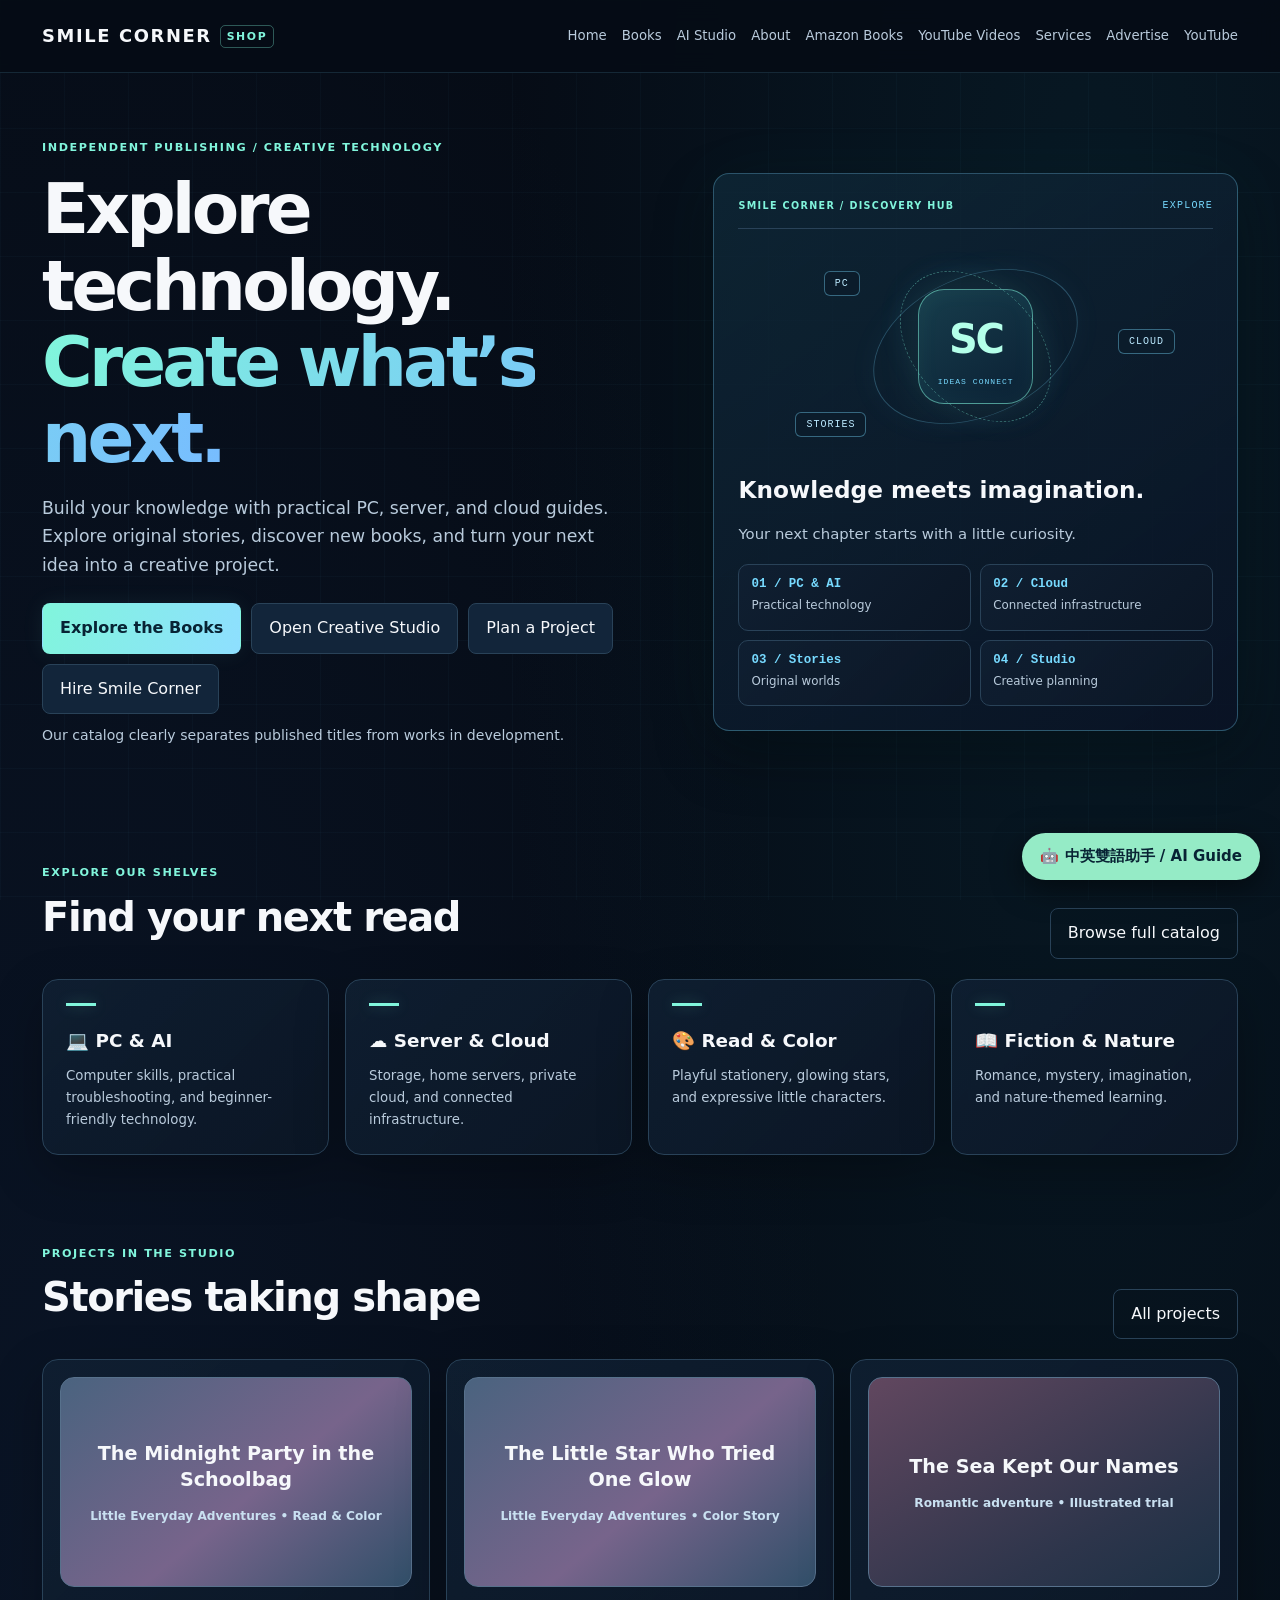
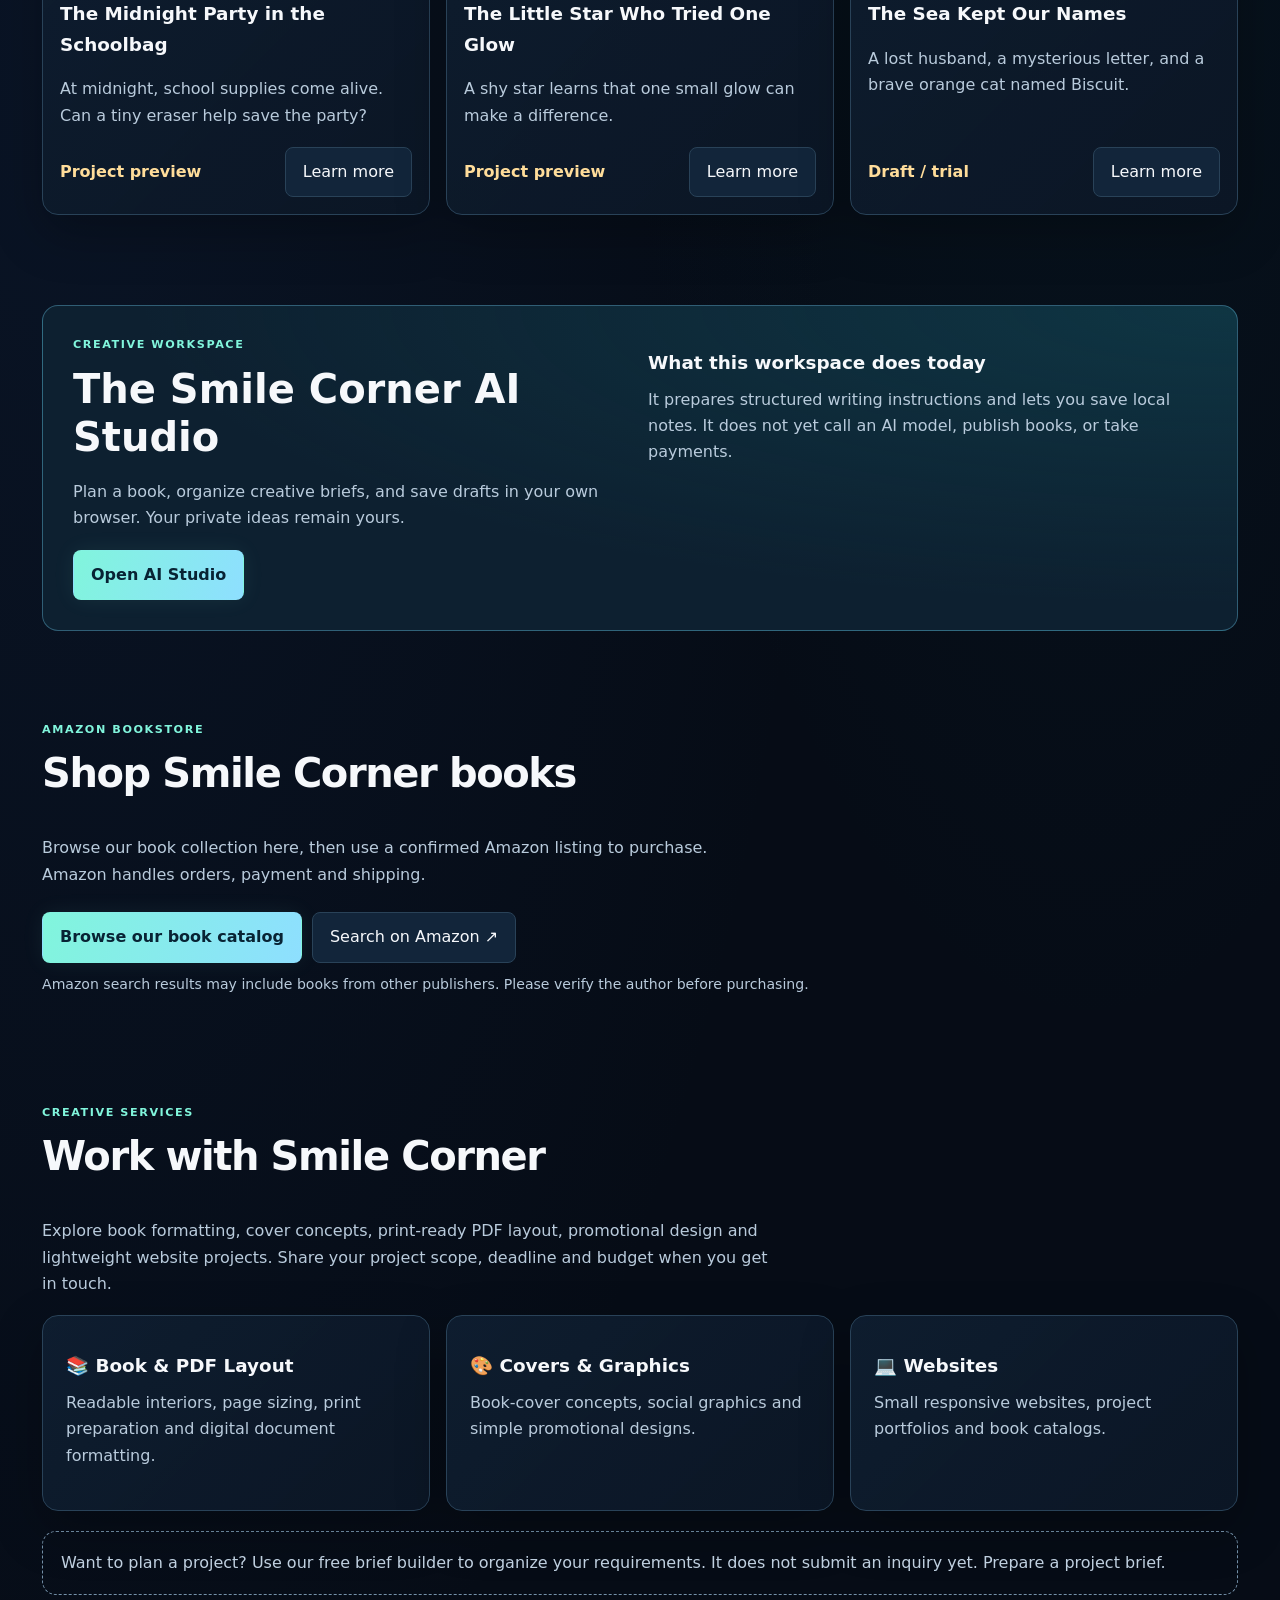
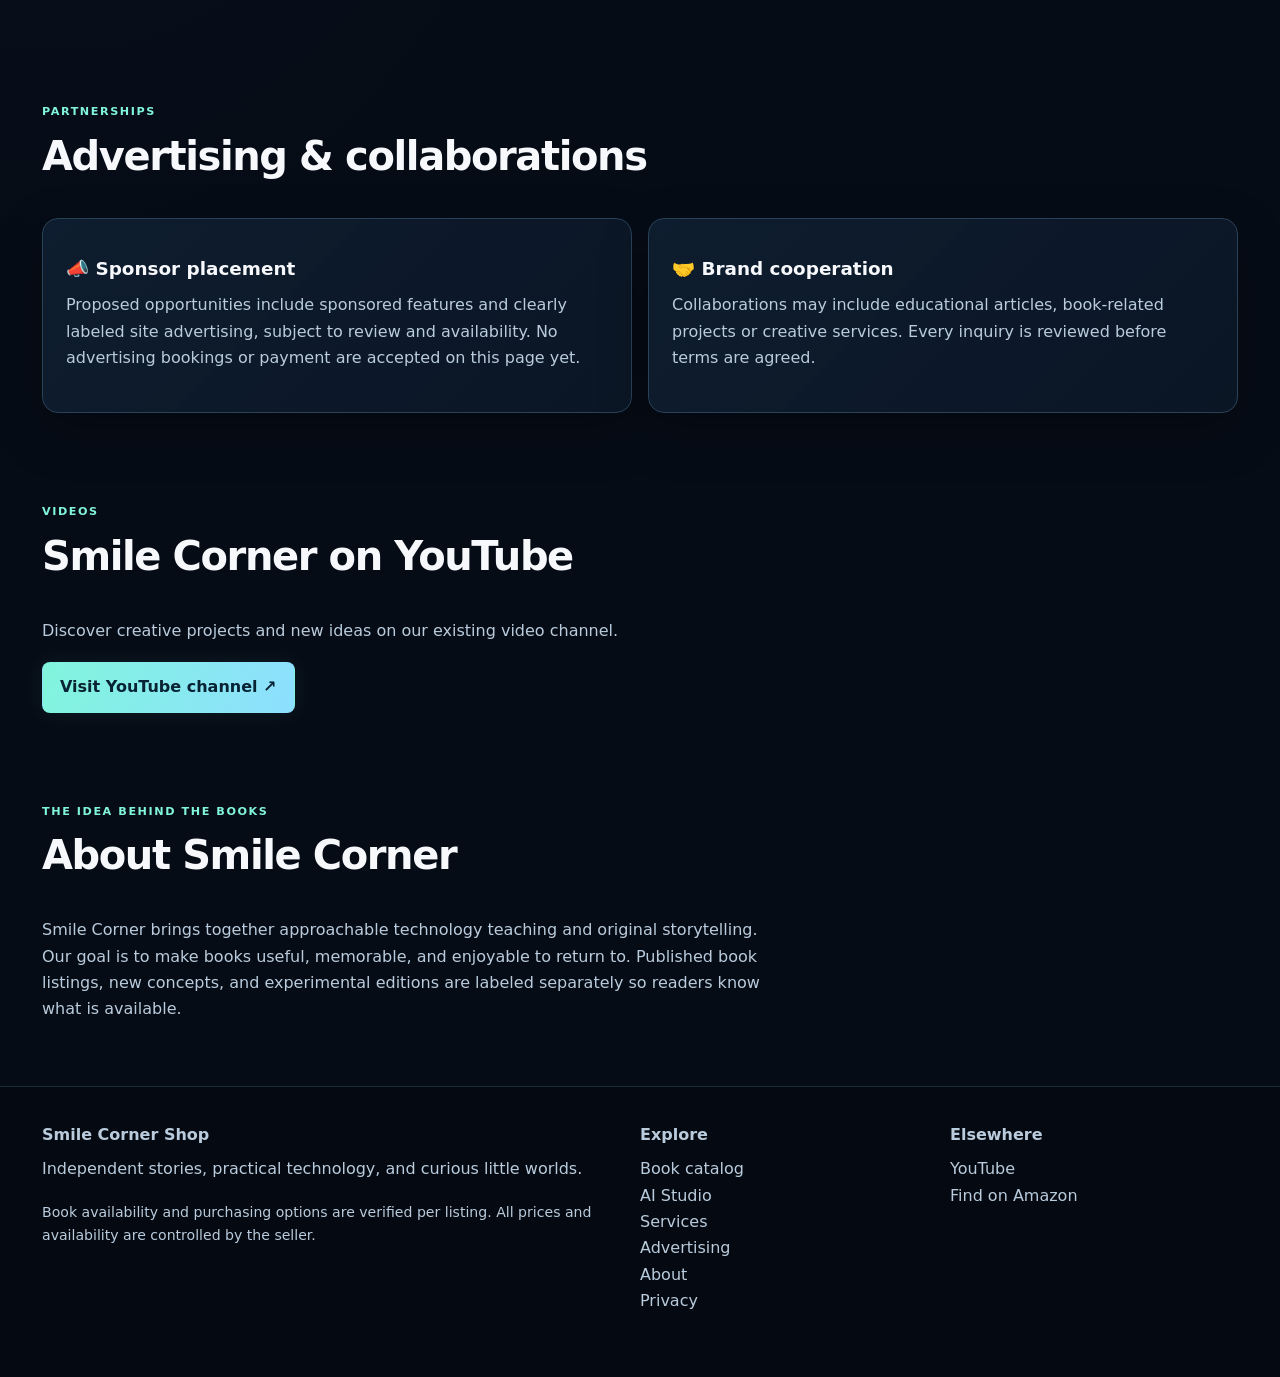
==== index.html @ 998e3944 "Update homepage with technology discovery hub and category shortcuts" ====
<!doctype html><html lang="en"><head><meta charset="utf-8"><meta name="viewport" content="width=device-width,initial-scale=1"><meta name="theme-color" content="#081422"><title>Smile Corner | Independent Books & Creative Studio</title><meta name="description" content="Smile Corner independent bookshop: PC guides, server and cloud learning, illustrated stories, coloring books, and fiction."><link rel="stylesheet" href="style.css"></head><body><header><div class="wrap nav"><a class="brand" href="index.html">SMILE CORNER <span>SHOP</span></a><nav class="links"><a href="index.html">Home</a><a href="books.html">Books</a><a href="ai-studio.html">AI Studio</a><a href="index.html#about">About</a><a href="books.html">Amazon Books</a><a href="index.html#video">YouTube Videos</a><a href="index.html#services">Services</a><a href="index.html#advertise">Advertise</a><a href="https://www.youtube.com/channel/UCiMfU5up2GtF8NHKtxO75PA" target="_blank" rel="noopener noreferrer">YouTube</a></nav></div></header><main><div class="wrap"><section class="hero"><div><div class="kicker">Independent publishing / Creative technology</div><h1>Explore technology.<br><span class="hero-accent">Create what’s next.</span></h1><p class="lead">Build your knowledge with practical PC, server, and cloud guides. Explore original stories, discover new books, and turn your next idea into a creative project.</p><div class="actions"><a class="btn primary" href="books.html">Explore the Books</a><a class="btn secondary" href="ai-studio.html">Open Creative Studio</a><a class="btn secondary" href="services.html">Plan a Project</a><a class="btn secondary" href="#services">Hire Smile Corner</a></div><p class="small">Our catalog clearly separates published titles from works in development.</p></div><div class="hero-card card"><div class="console-top"><span class="kicker">Smile Corner / Discovery hub</span><span class="console-label">EXPLORE</span></div><div class="tech-orbit" aria-hidden="true"><div class="orbit-ring"></div><div class="orbit-ring inner"></div><div class="orbit-core">SC<span>IDEAS CONNECT</span></div><span class="orbit-node node-a">PC</span><span class="orbit-node node-b">CLOUD</span><span class="orbit-node node-c">STORIES</span></div><h2>Knowledge meets imagination.</h2><p>Your next chapter starts with a little curiosity.</p><div class="mini"><a class="stat" href="books.html#pc"><strong>01 / PC &amp; AI</strong><span>Practical technology</span></a><a class="stat" href="books.html#server"><strong>02 / Cloud</strong><span>Connected infrastructure</span></a><a class="stat" href="books.html#fiction"><strong>03 / Stories</strong><span>Original worlds</span></a><a class="stat" href="ai-studio.html"><strong>04 / Studio</strong><span>Creative planning</span></a></div></div></section><section id="collections"><div class="section-head"><div><div class="kicker">Explore our shelves</div><h2>Find your next read</h2></div><a class="btn ghost" href="books.html">Browse full catalog</a></div><div class="grid4"><a class="card category" href="books.html#pc"><b>💻 PC & AI</b><small>Computer skills, practical troubleshooting, and beginner-friendly technology.</small></a><a class="card category" href="books.html#server"><b>☁️ Server & Cloud</b><small>Storage, home servers, private cloud, and connected infrastructure.</small></a><a class="card category" href="books.html#color"><b>🎨 Read & Color</b><small>Playful stationery, glowing stars, and expressive little characters.</small></a><a class="card category" href="books.html#fiction"><b>📖 Fiction & Nature</b><small>Romance, mystery, imagination, and nature-themed learning.</small></a></div></section><section><div class="section-head"><div><div class="kicker">Projects in the studio</div><h2>Stories taking shape</h2></div><a href="books.html" class="btn ghost">All projects</a></div><div class="grid3"><article class="product"><div class="cover cute">The Midnight Party in the Schoolbag<small>Little Everyday Adventures • Read & Color</small></div><h3>The Midnight Party in the Schoolbag</h3><p>At midnight, school supplies come alive. Can a tiny eraser help save the party?</p><div class="product-foot"><span class="price">Project preview</span><a class="btn secondary" href="books.html#color">Learn more</a></div></article><article class="product"><div class="cover cute">The Little Star Who Tried One Glow<small>Little Everyday Adventures • Color Story</small></div><h3>The Little Star Who Tried One Glow</h3><p>A shy star learns that one small glow can make a difference.</p><div class="product-foot"><span class="price">Project preview</span><a class="btn secondary" href="books.html#color">Learn more</a></div></article><article class="product"><div class="cover romance">The Sea Kept Our Names<small>Romantic adventure • Illustrated trial</small></div><h3>The Sea Kept Our Names</h3><p>A lost husband, a mysterious letter, and a brave orange cat named Biscuit.</p><div class="product-foot"><span class="price">Draft / trial</span><a class="btn secondary" href="books.html#fiction">Learn more</a></div></article></div></section><section><div class="highlight"><div class="grid2"><div><div class="kicker">Creative workspace</div><h2>The Smile Corner AI Studio</h2><p>Plan a book, organize creative briefs, and save drafts in your own browser. Your private ideas remain yours.</p><a class="btn primary" href="ai-studio.html">Open AI Studio</a></div><div><h3>What this workspace does today</h3><p>It prepares structured writing instructions and lets you save local notes. It does not yet call an AI model, publish books, or take payments.</p></div></div></div></section><section id="bookstore"><div class="section-head"><div><div class="kicker">Amazon bookstore</div><h2>Shop Smile Corner books</h2></div></div><p class="section-copy">Browse our book collection here, then use a confirmed Amazon listing to purchase. Amazon handles orders, payment and shipping.</p><div class="actions"><a class="btn primary" href="books.html">Browse our book catalog</a><a class="btn secondary" href="https://www.amazon.com/s?k=Smile+Corner&i=stripbooks" target="_blank" rel="noopener noreferrer">Search on Amazon ↗</a></div><p class="small">Amazon search results may include books from other publishers. Please verify the author before purchasing.</p></section><section id="services"><div class="section-head"><div><div class="kicker">Creative services</div><h2>Work with Smile Corner</h2></div></div><p class="section-copy">Explore book formatting, cover concepts, print-ready PDF layout, promotional design and lightweight website projects. Share your project scope, deadline and budget when you get in touch.</p><div class="grid3"><article class="card"><h3>📚 Book & PDF Layout</h3><p>Readable interiors, page sizing, print preparation and digital document formatting.</p></article><article class="card"><h3>🎨 Covers & Graphics</h3><p>Book-cover concepts, social graphics and simple promotional designs.</p></article><article class="card"><h3>💻 Websites</h3><p>Small responsive websites, project portfolios and book catalogs.</p></article></div><p class="notice" style="margin-top:20px">Want to plan a project? Use our free brief builder to organize your requirements. It does not submit an inquiry yet. <a href="services.html">Prepare a project brief</a>.</p></section><section id="advertise"><div class="section-head"><div><div class="kicker">Partnerships</div><h2>Advertising & collaborations</h2></div></div><div class="grid2"><div class="card"><h3>📣 Sponsor placement</h3><p>Proposed opportunities include sponsored features and clearly labeled site advertising, subject to review and availability. No advertising bookings or payment are accepted on this page yet.</p></div><div class="card"><h3>🤝 Brand cooperation</h3><p>Collaborations may include educational articles, book-related projects or creative services. Every inquiry is reviewed before terms are agreed.</p></div></div></section><section id="video"><div class="section-head"><div><div class="kicker">Videos</div><h2>Smile Corner on YouTube</h2></div></div><p class="section-copy">Discover creative projects and new ideas on our existing video channel.</p><a class="btn primary" href="https://www.youtube.com/channel/UCiMfU5up2GtF8NHKtxO75PA" target="_blank" rel="noopener noreferrer">Visit YouTube channel ↗</a></section><section id="about"><div class="section-head"><div><div class="kicker">The idea behind the books</div><h2>About Smile Corner</h2></div></div><p class="section-copy">Smile Corner brings together approachable technology teaching and original storytelling. Our goal is to make books useful, memorable, and enjoyable to return to. Published book listings, new concepts, and experimental editions are labeled separately so readers know what is available.</p></section></div></main><footer><div class="wrap footer-grid"><div><strong>Smile Corner Shop</strong><p>Independent stories, practical technology, and curious little worlds.</p><p class="small">Book availability and purchasing options are verified per listing. All prices and availability are controlled by the seller.</p></div><div><strong>Explore</strong><p><a href="books.html">Book catalog</a><br><a href="ai-studio.html">AI Studio</a><br><a href="index.html#services">Services</a><br><a href="index.html#advertise">Advertising</a><br><a href="index.html#about">About</a><br><a href="privacy.html">Privacy</a></p></div><div><strong>Elsewhere</strong><p><a href="https://www.youtube.com/channel/UCiMfU5up2GtF8NHKtxO75PA" target="_blank" rel="noopener noreferrer">YouTube</a><br><a href="https://www.amazon.com/s?k=Smile+Corner&i=stripbooks" target="_blank" rel="noopener noreferrer">Find on Amazon</a></p></div></div></footer><script src="smile-guide.js" defer></script></body></html>
---- style.css ----
:root{--bg:#081422;--panel:#10243a;--panel2:#16304a;--line:#36516b;--text:#f6f8fb;--muted:#b9c9d7;--blue:#8fd3ff;--mint:#95ebc6;--gold:#ffdd9a;--max:1160px;--shadow:0 18px 44px #0003}*{box-sizing:border-box}html{scroll-behavior:smooth}body{margin:0;background:radial-gradient(ellipse at top left,#193f58 0,transparent 45%),linear-gradient(#081422,#0b1d2d);font:16px/1.65 system-ui,-apple-system,"Segoe UI",sans-serif;color:var(--text)}a{color:inherit;text-decoration:none}a:hover{text-decoration:underline}.wrap{max-width:var(--max);margin:auto;padding:0 22px}header{position:sticky;top:0;z-index:20;background:#081422ed;border-bottom:1px solid var(--line);backdrop-filter:blur(12px)}.nav{display:flex;min-height:72px;align-items:center;justify-content:space-between;gap:16px;flex-wrap:wrap;padding-top:10px;padding-bottom:10px}.brand{font-weight:900;letter-spacing:.06em;white-space:nowrap}.brand span{color:var(--mint)}.links{display:flex;gap:15px;flex-wrap:wrap;font-size:.94rem;color:var(--muted)}.links a:hover{color:white}.hero{padding:80px 0 35px;display:grid;grid-template-columns:1.35fr .8fr;gap:24px;align-items:center}.kicker{font-size:.76rem;color:var(--mint);letter-spacing:.13em;text-transform:uppercase;font-weight:850}h1{font-size:clamp(2.8rem,6.8vw,5.6rem);line-height:1.06;letter-spacing:-.04em;margin:14px 0 18px}h2{font-size:clamp(1.65rem,3.4vw,2.5rem);line-height:1.2;margin:10px 0 18px}h3{font-size:1.15rem;margin:12px 0 8px}p{color:var(--muted);margin:8px 0 18px}.lead{font-size:1.12rem;max-width:700px}.actions{display:flex;gap:10px;flex-wrap:wrap;margin:24px 0 10px}.btn{display:inline-flex;align-items:center;justify-content:center;padding:11px 17px;font-weight:760;border-radius:12px;border:1px solid var(--line);color:var(--text);font:inherit;cursor:pointer}.btn.primary{background:var(--mint);border-color:transparent;color:#082334;font-weight:850}.btn.secondary{background:var(--panel2)}.btn.ghost{background:transparent}.btn.disabled{opacity:.65;cursor:default}.card,.panel,.product,.stat{border-radius:20px;border:1px solid var(--line);background:linear-gradient(135deg,#163149,#102238);box-shadow:var(--shadow)}.card,.panel{padding:23px}.hero-card{padding:30px}.hero-card .mini{display:grid;grid-template-columns:1fr 1fr;gap:10px;margin-top:18px}.stat{padding:15px}.stat strong{display:block;font-size:1.5rem}section{padding:45px 0}.section-head{display:flex;gap:15px;align-items:end;justify-content:space-between;margin-bottom:20px}.grid4{display:grid;grid-template-columns:repeat(4,1fr);gap:16px}.grid3{display:grid;grid-template-columns:repeat(3,1fr);gap:16px}.grid2{display:grid;grid-template-columns:repeat(2,1fr);gap:16px}.category{min-height:165px}.category b{display:block;font-size:1.15rem}.category small{display:block;color:var(--muted);margin-top:9px}.product{padding:17px;display:flex;flex-direction:column;min-height:380px}.cover{min-height:210px;border:1px solid #57718c;border-radius:14px;background:linear-gradient(145deg,#28557c,#152c45);padding:22px;display:flex;align-items:center;justify-content:center;text-align:center;font-size:1.2rem;font-weight:800;flex-direction:column;line-height:1.35}.cover small{display:block;color:#c9e0f1;margin-top:15px;font-size:.76rem;font-weight:600}.cover.cute{background:linear-gradient(140deg,#4a637f,#77648b 55%,#314f69)}.cover.romance{background:linear-gradient(150deg,#61475f,#2d354b 70%,#1b3044)}.cover.nature{background:linear-gradient(145deg,#234a44,#132d32)}.tags{display:flex;gap:7px;flex-wrap:wrap;margin:10px 0}.tag{border:1px solid #50718a;border-radius:99px;color:var(--mint);padding:4px 9px;font-size:.78rem}.product-foot{margin-top:auto;display:flex;gap:8px;justify-content:space-between;align-items:center;flex-wrap:wrap}.price{color:var(--gold);font-weight:800}.searchbar{display:flex;margin:18px 0}.searchbar input{flex:1;padding:14px 16px;border:1px solid var(--line);border-radius:12px;background:#12263b;color:white;font:inherit}.filters{display:flex;flex-wrap:wrap;gap:8px}.filter{border:1px solid var(--line);border-radius:99px;background:#12263b;color:var(--text);padding:9px 13px;cursor:pointer}.filter.active{background:var(--mint);color:#082334;font-weight:800}.notice{padding:18px;border-radius:14px;border:1px dashed #7592aa;color:#c0d0e0}.crumb{padding-top:25px;color:var(--muted)}.split{display:grid;grid-template-columns:1fr 1.15fr;gap:30px;align-items:start}.mini{display:grid;grid-template-columns:1fr 1fr;gap:12px}.hidden{display:none!important}footer{border-top:1px solid var(--line);padding:35px 0 45px;color:var(--muted)}.footer-grid{display:grid;grid-template-columns:2fr 1fr 1fr;gap:22px}.badge-line{color:var(--gold);font-weight:750;font-size:.85rem}.highlight{background:linear-gradient(135deg,#1b4455,#12293f);border:1px solid var(--line);border-radius:24px;padding:30px}.small{font-size:.88rem}.section-copy{max-width:730px}@media(max-width:920px){.hero,.split{grid-template-columns:1fr}.grid4{grid-template-columns:repeat(2,1fr)}.grid3{grid-template-columns:repeat(2,1fr)}}@media(max-width:620px){.nav{justify-content:center}.links{justify-content:center;gap:12px}.grid4,.grid3,.grid2,.footer-grid{grid-template-columns:1fr}.hero{padding-top:45px}.section-head{align-items:start;flex-direction:column}.hero-card .mini{grid-template-columns:1fr 1fr}}
/* Catalog discovery improvements */
.catalog-tools{display:flex;align-items:center;gap:12px;flex-wrap:wrap;margin:18px 0}.catalog-tools .searchbar{margin:0;flex:1 1 280px}.sort-label{display:flex;align-items:center;gap:8px;color:var(--muted);font-weight:700}.sort-label select{background:#12263b;color:var(--text);border:1px solid var(--line);border-radius:12px;padding:12px;font:inherit;max-width:100%}.filter:focus-visible,.btn:focus-visible,.searchbar input:focus-visible,.sort-label select:focus-visible{outline:3px solid var(--mint);outline-offset:3px}@media(max-width:620px){.catalog-tools{align-items:stretch}.catalog-tools .searchbar{flex-basis:100%}.sort-label{flex:1}.sort-label select{flex:1;min-width:0}.catalog-tools>.btn{flex:1}}

/* Smile Corner technology visual refresh */
:root{--bg:#060c16;--panel:#0c1828;--panel2:#12253a;--line:#294258;--blue:#77daff;--mint:#81f5dc;--muted:#b9cbdc;--max:1240px;--shadow:0 18px 50px #0004}
body{background:radial-gradient(ellipse at 85% 8%,#0b42513b,transparent 38%),radial-gradient(ellipse at 5% 35%,#19376930,transparent 45%),#060c16}body:before{content:"";position:fixed;inset:0;pointer-events:none;z-index:-1;background-image:linear-gradient(#7edcff07 1px,transparent 1px),linear-gradient(90deg,#7edcff07 1px,transparent 1px);background-size:64px 64px}
header{background:#060c16ef;border-bottom-color:#77daff24}.nav{gap:18px;padding-top:18px;padding-bottom:18px}.brand{font-size:1.12rem;letter-spacing:.09em}.brand span{font-size:.68rem;border:1px solid #81f5dc55;border-radius:5px;padding:4px 6px;vertical-align:middle}.links{gap:8px 15px;font-size:.83rem}.links a{padding:4px 0}.links a:hover{color:var(--mint);text-decoration:none}
.hero{padding:66px 0 54px;gap:42px;grid-template-columns:1.2fr 1fr}.hero h1{font-size:clamp(2.7rem,5.4vw,4.65rem);line-height:1.1;letter-spacing:-.055em}.hero-accent{color:var(--mint);background:linear-gradient(100deg,#81f5dc,#77bcff);background-clip:text;-webkit-background-clip:text;-webkit-text-fill-color:transparent}.hero .lead{max-width:570px;font-size:1.08rem}.kicker{letter-spacing:.14em;font-size:.7rem}.hero>.hero-card{position:relative;padding:24px;overflow:hidden;border-color:#77daff4d;background:linear-gradient(145deg,#102b3bba,#0a1325ed);box-shadow:0 0 70px #23bfc40b,0 24px 60px #0005}.hero-card h2{font-size:1.45rem;margin-top:12px}.hero-card p{font-size:.93rem}.console-top{display:flex;justify-content:space-between;gap:10px;align-items:center;border-bottom:1px solid var(--line);padding-bottom:14px}.console-label{font:10px ui-monospace,monospace;letter-spacing:.12em;color:var(--blue)}.tech-orbit{height:235px;position:relative;display:grid;place-items:center}.orbit-ring{position:absolute;width:215px;height:215px;border:1px solid #77daff44;border-radius:50%;box-shadow:0 0 40px #77daff0b;transform:rotate(-24deg) scaleY(.65)}.orbit-ring.inner{width:175px;height:175px;transform:rotate(45deg) scaleY(.7);border-style:dashed;border-color:#81f5dc66}.orbit-core{width:115px;height:115px;display:flex;align-items:center;justify-content:center;flex-direction:column;border:1px solid #81f5dc88;border-radius:26px;background:linear-gradient(145deg,#173d4c,#0b2034);box-shadow:0 0 45px #81f5dc19,inset 0 0 25px #81f5dc0c;font-size:2.5rem;font-weight:800;letter-spacing:-.06em;color:#b4ffe9}.orbit-core span{font:8px ui-monospace,monospace;letter-spacing:.13em;color:var(--blue);margin-top:5px}.orbit-node{position:absolute;padding:6px 10px;background:#0b1c2b;border:1px solid #77daff66;border-radius:6px;color:#bceaff;font:10px ui-monospace,monospace;letter-spacing:.1em}.node-a{top:42px;left:18%}.node-b{right:8%;top:100px}.node-c{left:12%;bottom:27px}.hero-card .mini{gap:9px}.hero-card .stat{padding:12px;border-radius:10px;box-shadow:none}.hero-card .stat strong{font:700 .78rem ui-monospace,monospace;color:var(--blue)}.hero-card .stat span{font-size:.74rem;color:var(--muted)}
.card,.panel,.product,.stat{border-radius:16px;background:linear-gradient(135deg,#102033dc,#0b1625);border-color:var(--line)}.category{position:relative;overflow:hidden;transition:transform .2s,border-color .2s,box-shadow .2s}.category:before{content:"";display:block;width:30px;height:3px;background:var(--mint);margin-bottom:20px;box-shadow:0 0 14px #81f5dc44}.category:hover{transform:translateY(-4px);border-color:#77daff99;box-shadow:0 12px 35px #0005;text-decoration:none}.btn{border-radius:8px;transition:background .2s,box-shadow .2s}.btn.primary{background:linear-gradient(110deg,#81f5dc,#8edfff);box-shadow:0 0 22px #81f5dc13}.btn.primary:hover{box-shadow:0 0 25px #81f5dc35;text-decoration:none}.btn.secondary:hover,.btn.ghost:hover{background:#19374b;text-decoration:none}.highlight{background:radial-gradient(ellipse at top right,#12606a55,transparent 65%),#0d2030;border-color:#77daff55;border-radius:16px}section[id]{scroll-margin-top:140px}.section-head h2{letter-spacing:-.035em}footer{background:#050a12;border-top-color:#77daff26}a:focus-visible,button:focus-visible,input:focus-visible,textarea:focus-visible,select:focus-visible{outline:3px solid var(--mint);outline-offset:4px}.searchbar input{min-width:0}.console-top .kicker{font-size:.6rem}
@media(max-width:1050px){.hero{grid-template-columns:1fr 1fr;gap:24px}.nav{justify-content:center}.links{justify-content:center}.hero h1{font-size:clamp(2.5rem,5vw,4rem)}}@media(max-width:780px){.hero{grid-template-columns:1fr;padding-top:42px}.hero>.hero-card{max-width:560px;width:100%;margin:auto}.hero h1{font-size:clamp(2.55rem,8vw,4rem)}.hero .lead{max-width:100%}.links{font-size:.78rem;gap:5px 13px}.tech-orbit{height:215px}.orbit-ring{width:200px;height:200px}.hero-card .mini{grid-template-columns:1fr 1fr}.wrap{padding-left:20px;padding-right:20px}}
@media(prefers-reduced-motion:reduce){html{scroll-behavior:auto}*,*:before,*:after{transition:none!important;animation:none!important}}
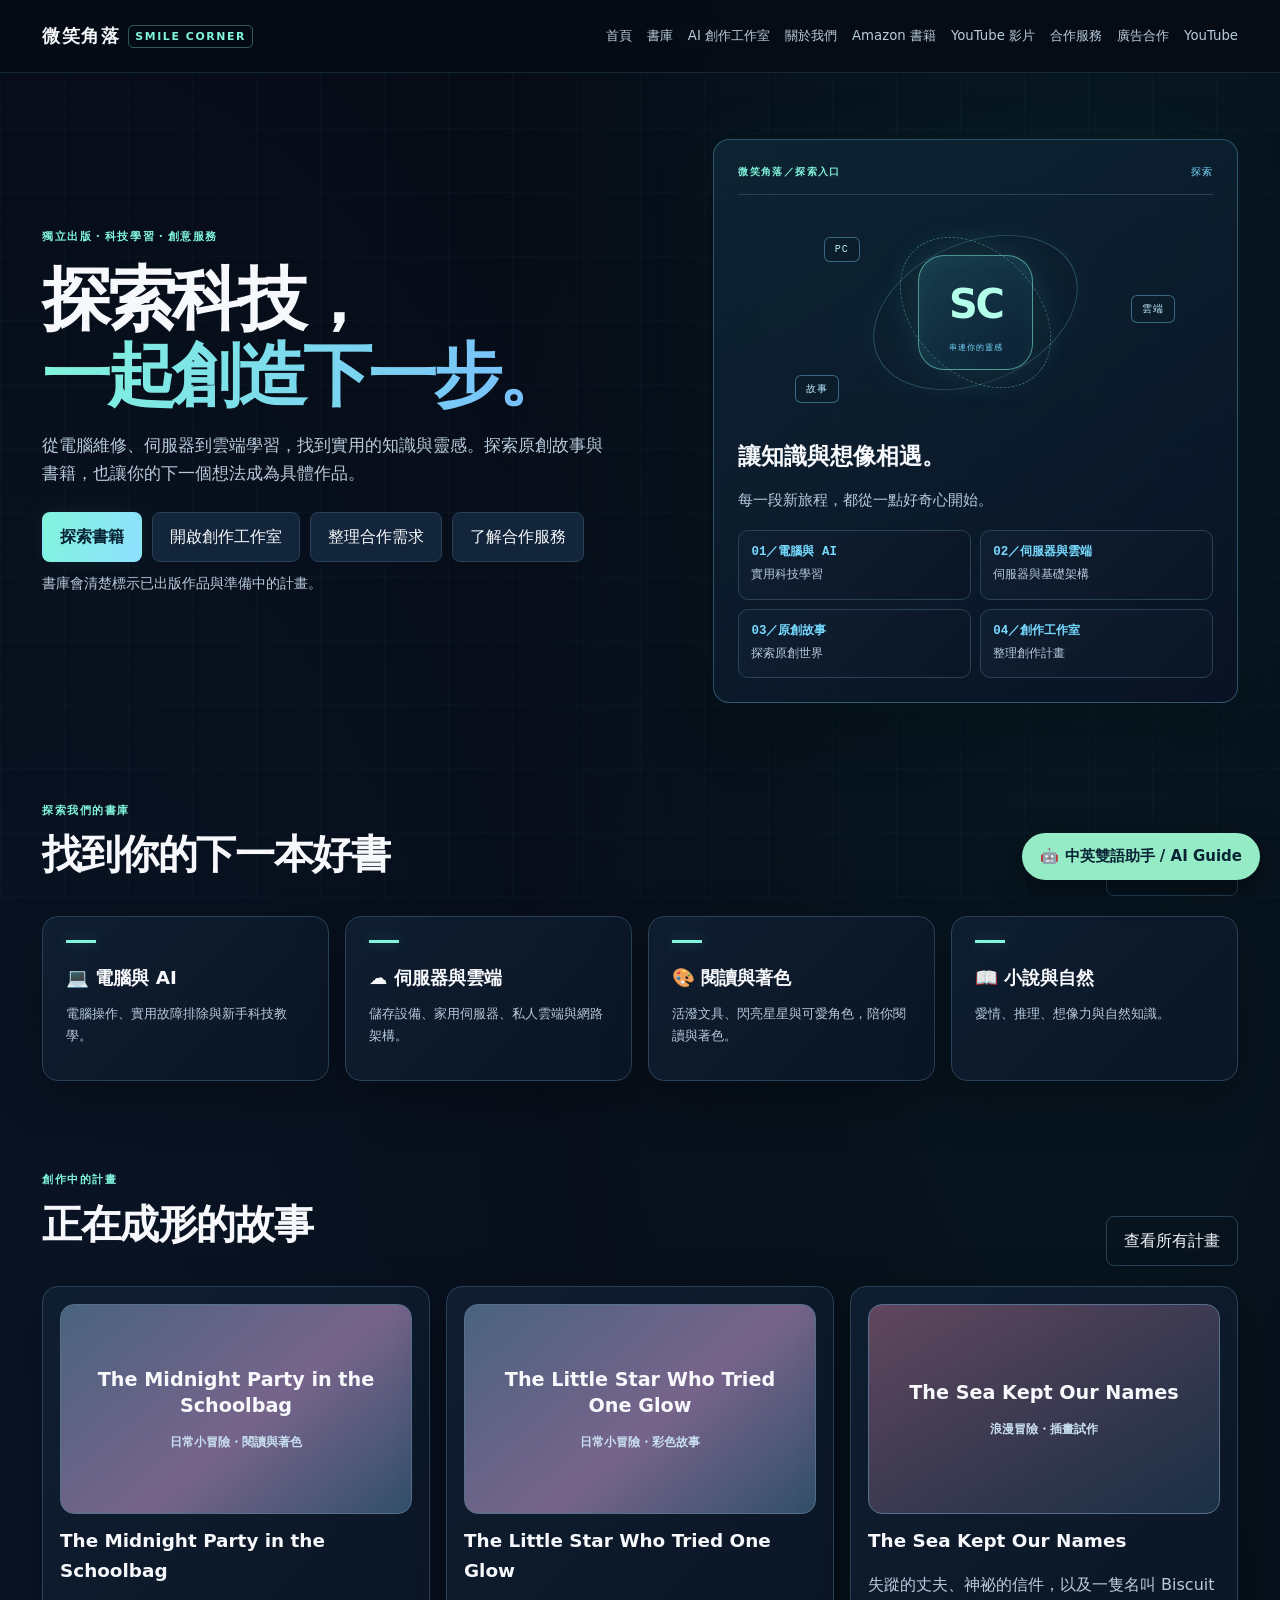
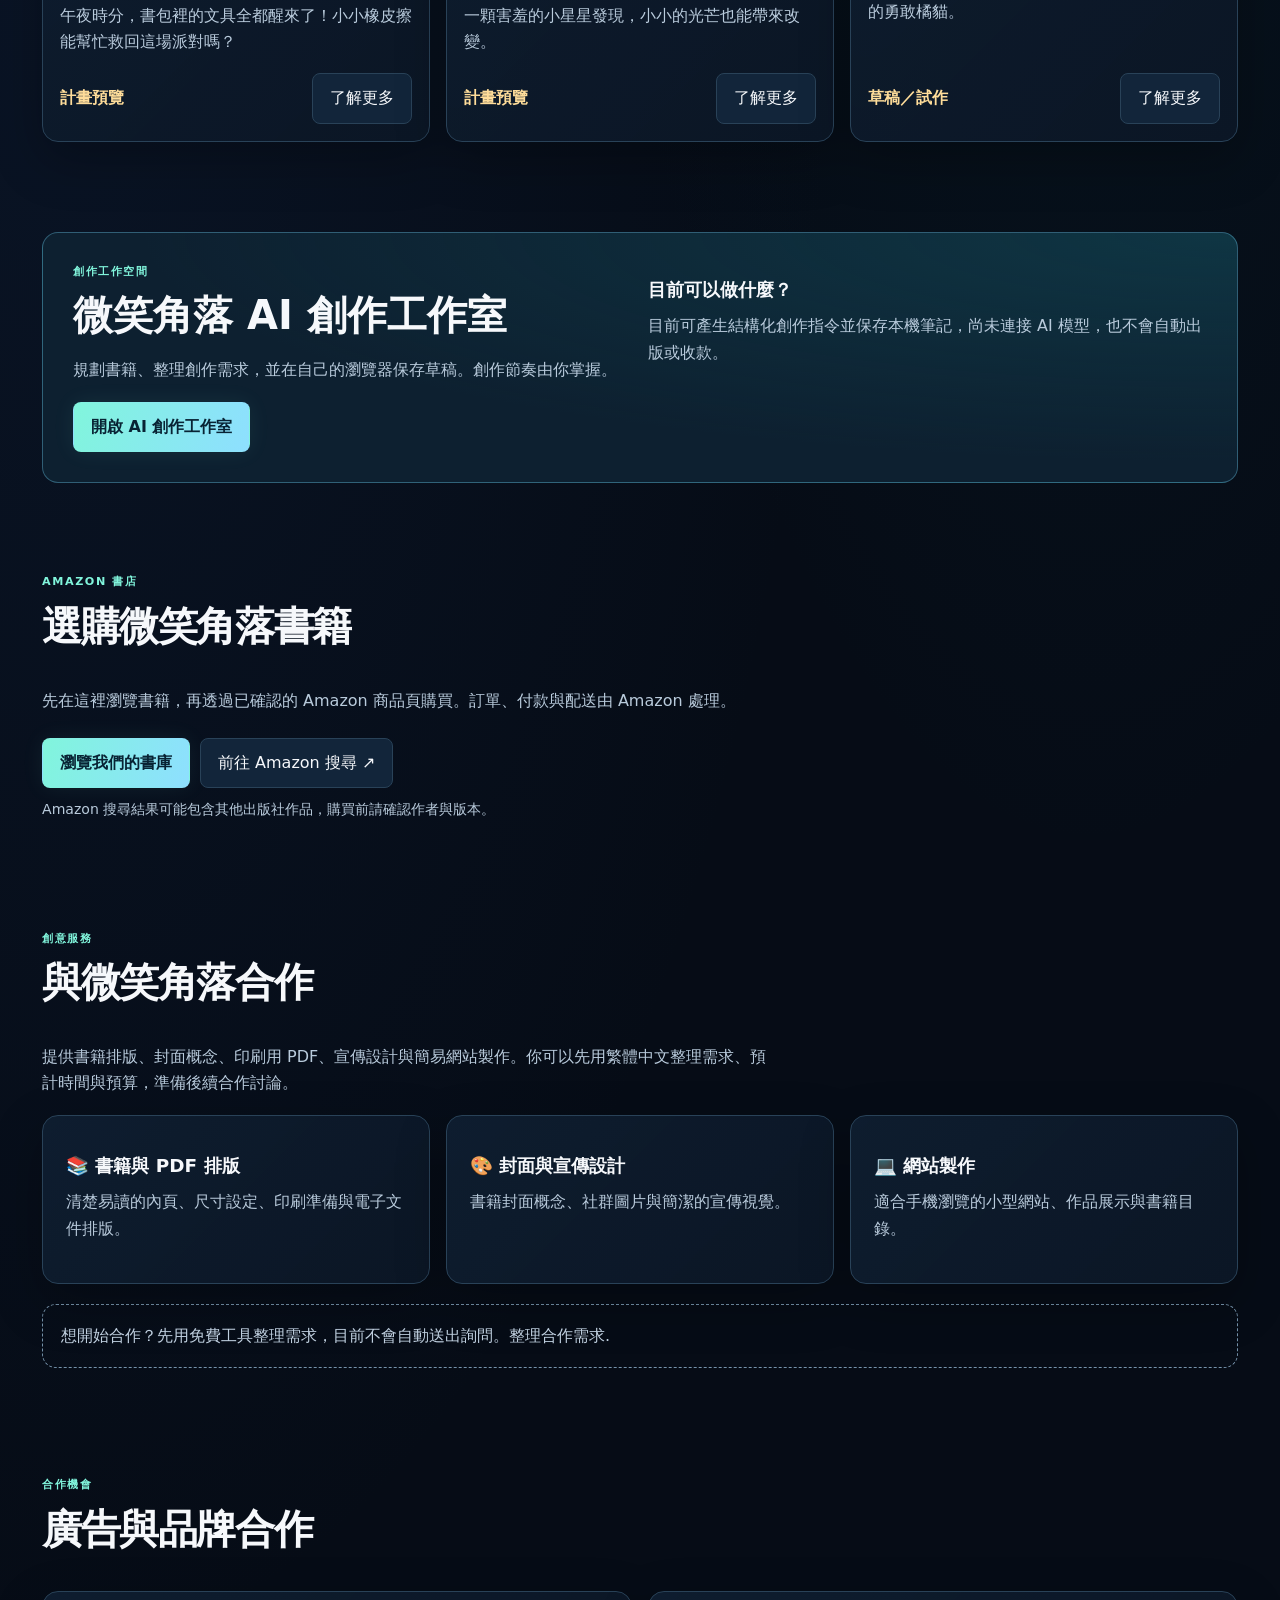
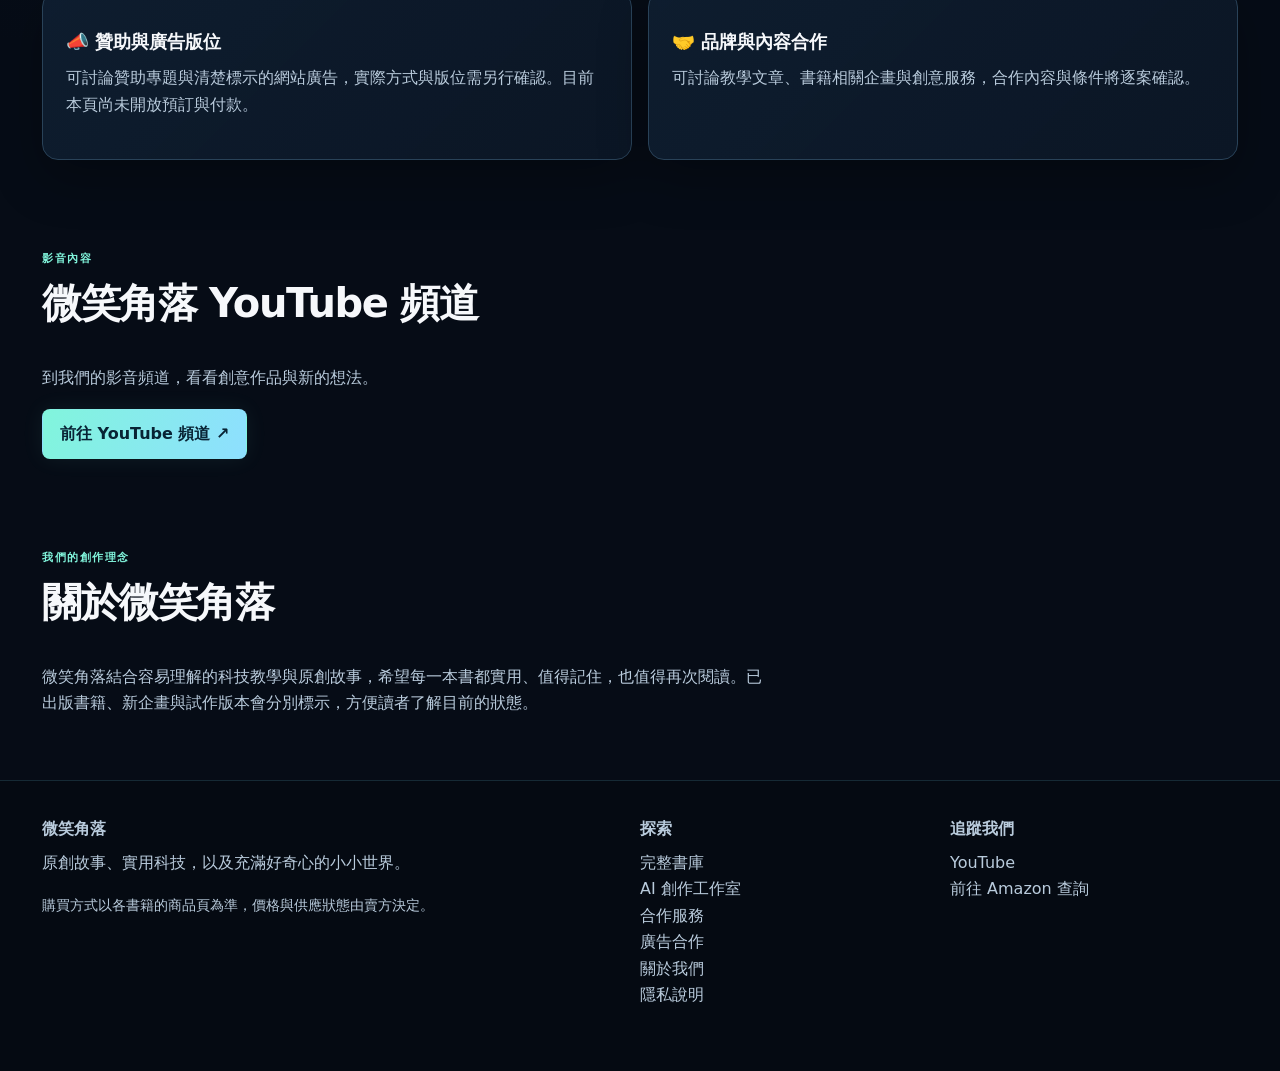
==== commit 831a6521: "Use a white theme and Traditional Chinese interface: index.html" ====
--- a/index.html
+++ b/index.html
@@ -1 +1 @@
-<!doctype html><html lang="en"><head><meta charset="utf-8"><meta name="viewport" content="width=device-width,initial-scale=1"><meta name="theme-color" content="#081422"><title>Smile Corner | Independent Books & Creative Studio</title><meta name="description" content="Smile Corner independent bookshop: PC guides, server and cloud learning, illustrated stories, coloring books, and fiction."><link rel="stylesheet" href="style.css"></head><body><header><div class="wrap nav"><a class="brand" href="index.html">SMILE CORNER <span>SHOP</span></a><nav class="links"><a href="index.html">Home</a><a href="books.html">Books</a><a href="ai-studio.html">AI Studio</a><a href="index.html#about">About</a><a href="books.html">Amazon Books</a><a href="index.html#video">YouTube Videos</a><a href="index.html#services">Services</a><a href="index.html#advertise">Advertise</a><a href="https://www.youtube.com/channel/UCiMfU5up2GtF8NHKtxO75PA" target="_blank" rel="noopener noreferrer">YouTube</a></nav></div></header><main><div class="wrap"><section class="hero"><div><div class="kicker">Independent publishing / Creative technology</div><h1>Explore technology.<br><span class="hero-accent">Create what’s next.</span></h1><p class="lead">Build your knowledge with practical PC, server, and cloud guides. Explore original stories, discover new books, and turn your next idea into a creative project.</p><div class="actions"><a class="btn primary" href="books.html">Explore the Books</a><a class="btn secondary" href="ai-studio.html">Open Creative Studio</a><a class="btn secondary" href="services.html">Plan a Project</a><a class="btn secondary" href="#services">Hire Smile Corner</a></div><p class="small">Our catalog clearly separates published titles from works in development.</p></div><div class="hero-card card"><div class="console-top"><span class="kicker">Smile Corner / Discovery hub</span><span class="console-label">EXPLORE</span></div><div class="tech-orbit" aria-hidden="true"><div class="orbit-ring"></div><div class="orbit-ring inner"></div><div class="orbit-core">SC<span>IDEAS CONNECT</span></div><span class="orbit-node node-a">PC</span><span class="orbit-node node-b">CLOUD</span><span class="orbit-node node-c">STORIES</span></div><h2>Knowledge meets imagination.</h2><p>Your next chapter starts with a little curiosity.</p><div class="mini"><a class="stat" href="books.html#pc"><strong>01 / PC &amp; AI</strong><span>Practical technology</span></a><a class="stat" href="books.html#server"><strong>02 / Cloud</strong><span>Connected infrastructure</span></a><a class="stat" href="books.html#fiction"><strong>03 / Stories</strong><span>Original worlds</span></a><a class="stat" href="ai-studio.html"><strong>04 / Studio</strong><span>Creative planning</span></a></div></div></section><section id="collections"><div class="section-head"><div><div class="kicker">Explore our shelves</div><h2>Find your next read</h2></div><a class="btn ghost" href="books.html">Browse full catalog</a></div><div class="grid4"><a class="card category" href="books.html#pc"><b>💻 PC & AI</b><small>Computer skills, practical troubleshooting, and beginner-friendly technology.</small></a><a class="card category" href="books.html#server"><b>☁️ Server & Cloud</b><small>Storage, home servers, private cloud, and connected infrastructure.</small></a><a class="card category" href="books.html#color"><b>🎨 Read & Color</b><small>Playful stationery, glowing stars, and expressive little characters.</small></a><a class="card category" href="books.html#fiction"><b>📖 Fiction & Nature</b><small>Romance, mystery, imagination, and nature-themed learning.</small></a></div></section><section><div class="section-head"><div><div class="kicker">Projects in the studio</div><h2>Stories taking shape</h2></div><a href="books.html" class="btn ghost">All projects</a></div><div class="grid3"><article class="product"><div class="cover cute">The Midnight Party in the Schoolbag<small>Little Everyday Adventures • Read & Color</small></div><h3>The Midnight Party in the Schoolbag</h3><p>At midnight, school supplies come alive. Can a tiny eraser help save the party?</p><div class="product-foot"><span class="price">Project preview</span><a class="btn secondary" href="books.html#color">Learn more</a></div></article><article class="product"><div class="cover cute">The Little Star Who Tried One Glow<small>Little Everyday Adventures • Color Story</small></div><h3>The Little Star Who Tried One Glow</h3><p>A shy star learns that one small glow can make a difference.</p><div class="product-foot"><span class="price">Project preview</span><a class="btn secondary" href="books.html#color">Learn more</a></div></article><article class="product"><div class="cover romance">The Sea Kept Our Names<small>Romantic adventure • Illustrated trial</small></div><h3>The Sea Kept Our Names</h3><p>A lost husband, a mysterious letter, and a brave orange cat named Biscuit.</p><div class="product-foot"><span class="price">Draft / trial</span><a class="btn secondary" href="books.html#fiction">Learn more</a></div></article></div></section><section><div class="highlight"><div class="grid2"><div><div class="kicker">Creative workspace</div><h2>The Smile Corner AI Studio</h2><p>Plan a book, organize creative briefs, and save drafts in your own browser. Your private ideas remain yours.</p><a class="btn primary" href="ai-studio.html">Open AI Studio</a></div><div><h3>What this workspace does today</h3><p>It prepares structured writing instructions and lets you save local notes. It does not yet call an AI model, publish books, or take payments.</p></div></div></div></section><section id="bookstore"><div class="section-head"><div><div class="kicker">Amazon bookstore</div><h2>Shop Smile Corner books</h2></div></div><p class="section-copy">Browse our book collection here, then use a confirmed Amazon listing to purchase. Amazon handles orders, payment and shipping.</p><div class="actions"><a class="btn primary" href="books.html">Browse our book catalog</a><a class="btn secondary" href="https://www.amazon.com/s?k=Smile+Corner&i=stripbooks" target="_blank" rel="noopener noreferrer">Search on Amazon ↗</a></div><p class="small">Amazon search results may include books from other publishers. Please verify the author before purchasing.</p></section><section id="services"><div class="section-head"><div><div class="kicker">Creative services</div><h2>Work with Smile Corner</h2></div></div><p class="section-copy">Explore book formatting, cover concepts, print-ready PDF layout, promotional design and lightweight website projects. Share your project scope, deadline and budget when you get in touch.</p><div class="grid3"><article class="card"><h3>📚 Book & PDF Layout</h3><p>Readable interiors, page sizing, print preparation and digital document formatting.</p></article><article class="card"><h3>🎨 Covers & Graphics</h3><p>Book-cover concepts, social graphics and simple promotional designs.</p></article><article class="card"><h3>💻 Websites</h3><p>Small responsive websites, project portfolios and book catalogs.</p></article></div><p class="notice" style="margin-top:20px">Want to plan a project? Use our free brief builder to organize your requirements. It does not submit an inquiry yet. <a href="services.html">Prepare a project brief</a>.</p></section><section id="advertise"><div class="section-head"><div><div class="kicker">Partnerships</div><h2>Advertising & collaborations</h2></div></div><div class="grid2"><div class="card"><h3>📣 Sponsor placement</h3><p>Proposed opportunities include sponsored features and clearly labeled site advertising, subject to review and availability. No advertising bookings or payment are accepted on this page yet.</p></div><div class="card"><h3>🤝 Brand cooperation</h3><p>Collaborations may include educational articles, book-related projects or creative services. Every inquiry is reviewed before terms are agreed.</p></div></div></section><section id="video"><div class="section-head"><div><div class="kicker">Videos</div><h2>Smile Corner on YouTube</h2></div></div><p class="section-copy">Discover creative projects and new ideas on our existing video channel.</p><a class="btn primary" href="https://www.youtube.com/channel/UCiMfU5up2GtF8NHKtxO75PA" target="_blank" rel="noopener noreferrer">Visit YouTube channel ↗</a></section><section id="about"><div class="section-head"><div><div class="kicker">The idea behind the books</div><h2>About Smile Corner</h2></div></div><p class="section-copy">Smile Corner brings together approachable technology teaching and original storytelling. Our goal is to make books useful, memorable, and enjoyable to return to. Published book listings, new concepts, and experimental editions are labeled separately so readers know what is available.</p></section></div></main><footer><div class="wrap footer-grid"><div><strong>Smile Corner Shop</strong><p>Independent stories, practical technology, and curious little worlds.</p><p class="small">Book availability and purchasing options are verified per listing. All prices and availability are controlled by the seller.</p></div><div><strong>Explore</strong><p><a href="books.html">Book catalog</a><br><a href="ai-studio.html">AI Studio</a><br><a href="index.html#services">Services</a><br><a href="index.html#advertise">Advertising</a><br><a href="index.html#about">About</a><br><a href="privacy.html">Privacy</a></p></div><div><strong>Elsewhere</strong><p><a href="https://www.youtube.com/channel/UCiMfU5up2GtF8NHKtxO75PA" target="_blank" rel="noopener noreferrer">YouTube</a><br><a href="https://www.amazon.com/s?k=Smile+Corner&i=stripbooks" target="_blank" rel="noopener noreferrer">Find on Amazon</a></p></div></div></footer><script src="smile-guide.js" defer></script></body></html>+<!doctype html><html lang="zh-Hant"><head><meta charset="utf-8"><meta name="viewport" content="width=device-width,initial-scale=1"><meta name="theme-color" content="#ffffff"><title>微笑角落｜書籍・科技・創意合作</title><meta name="description" content="微笑角落提供電腦與伺服器學習書籍、原創故事、創作工具與設計合作服務。"><link rel="stylesheet" href="style.css?v=20261031-light-zh1"></head><body><header><div class="wrap nav"><a class="brand" href="index.html">微笑角落 <span>SMILE CORNER</span></a><nav class="links"><a href="index.html">首頁</a><a href="books.html">書庫</a><a href="ai-studio.html">AI 創作工作室</a><a href="index.html#about">關於我們</a><a href="books.html">Amazon 書籍</a><a href="index.html#video">YouTube 影片</a><a href="index.html#services">合作服務</a><a href="index.html#advertise">廣告合作</a><a href="https://www.youtube.com/channel/UCiMfU5up2GtF8NHKtxO75PA" target="_blank" rel="noopener noreferrer">YouTube</a></nav></div></header><main><div class="wrap"><section class="hero"><div><div class="kicker">獨立出版・科技學習・創意服務</div><h1>探索科技，<br><span class="hero-accent">一起創造下一步。</span></h1><p class="lead">從電腦維修、伺服器到雲端學習，找到實用的知識與靈感。探索原創故事與書籍，也讓你的下一個想法成為具體作品。</p><div class="actions"><a class="btn primary" href="books.html">探索書籍</a><a class="btn secondary" href="ai-studio.html">開啟創作工作室</a><a class="btn secondary" href="services.html">整理合作需求</a><a class="btn secondary" href="#services">了解合作服務</a></div><p class="small">書庫會清楚標示已出版作品與準備中的計畫。</p></div><div class="hero-card card"><div class="console-top"><span class="kicker">微笑角落／探索入口</span><span class="console-label">探索</span></div><div class="tech-orbit" aria-hidden="true"><div class="orbit-ring"></div><div class="orbit-ring inner"></div><div class="orbit-core">SC<span>串連你的靈感</span></div><span class="orbit-node node-a">PC</span><span class="orbit-node node-b">雲端</span><span class="orbit-node node-c">故事</span></div><h2>讓知識與想像相遇。</h2><p>每一段新旅程，都從一點好奇心開始。</p><div class="mini"><a class="stat" href="books.html#pc"><strong>01／電腦與 AI</strong><span>實用科技學習</span></a><a class="stat" href="books.html#server"><strong>02／伺服器與雲端</strong><span>伺服器與基礎架構</span></a><a class="stat" href="books.html#fiction"><strong>03／原創故事</strong><span>探索原創世界</span></a><a class="stat" href="ai-studio.html"><strong>04／創作工作室</strong><span>整理創作計畫</span></a></div></div></section><section id="collections"><div class="section-head"><div><div class="kicker">探索我們的書庫</div><h2>找到你的下一本好書</h2></div><a class="btn ghost" href="books.html">瀏覽完整書庫</a></div><div class="grid4"><a class="card category" href="books.html#pc"><b>💻 電腦與 AI</b><small>電腦操作、實用故障排除與新手科技教學。</small></a><a class="card category" href="books.html#server"><b>☁️ 伺服器與雲端</b><small>儲存設備、家用伺服器、私人雲端與網路架構。</small></a><a class="card category" href="books.html#color"><b>🎨 閱讀與著色</b><small>活潑文具、閃亮星星與可愛角色，陪你閱讀與著色。</small></a><a class="card category" href="books.html#fiction"><b>📖 小說與自然</b><small>愛情、推理、想像力與自然知識。</small></a></div></section><section><div class="section-head"><div><div class="kicker">創作中的計畫</div><h2>正在成形的故事</h2></div><a href="books.html" class="btn ghost">查看所有計畫</a></div><div class="grid3"><article class="product"><div class="cover cute">The Midnight Party in the Schoolbag<small>日常小冒險・閱讀與著色</small></div><h3>The Midnight Party in the Schoolbag</h3><p>午夜時分，書包裡的文具全都醒來了！小小橡皮擦能幫忙救回這場派對嗎？</p><div class="product-foot"><span class="price">計畫預覽</span><a class="btn secondary" href="books.html#color">了解更多</a></div></article><article class="product"><div class="cover cute">The Little Star Who Tried One Glow<small>日常小冒險・彩色故事</small></div><h3>The Little Star Who Tried One Glow</h3><p>一顆害羞的小星星發現，小小的光芒也能帶來改變。</p><div class="product-foot"><span class="price">計畫預覽</span><a class="btn secondary" href="books.html#color">了解更多</a></div></article><article class="product"><div class="cover romance">The Sea Kept Our Names<small>浪漫冒險・插畫試作</small></div><h3>The Sea Kept Our Names</h3><p>失蹤的丈夫、神祕的信件，以及一隻名叫 Biscuit 的勇敢橘貓。</p><div class="product-foot"><span class="price">草稿／試作</span><a class="btn secondary" href="books.html#fiction">了解更多</a></div></article></div></section><section><div class="highlight"><div class="grid2"><div><div class="kicker">創作工作空間</div><h2>微笑角落 AI 創作工作室</h2><p>規劃書籍、整理創作需求，並在自己的瀏覽器保存草稿。創作節奏由你掌握。</p><a class="btn primary" href="ai-studio.html">開啟 AI 創作工作室</a></div><div><h3>目前可以做什麼？</h3><p>目前可產生結構化創作指令並保存本機筆記，尚未連接 AI 模型，也不會自動出版或收款。</p></div></div></div></section><section id="bookstore"><div class="section-head"><div><div class="kicker">Amazon 書店</div><h2>選購微笑角落書籍</h2></div></div><p class="section-copy">先在這裡瀏覽書籍，再透過已確認的 Amazon 商品頁購買。訂單、付款與配送由 Amazon 處理。</p><div class="actions"><a class="btn primary" href="books.html">瀏覽我們的書庫</a><a class="btn secondary" href="https://www.amazon.com/s?k=Smile+Corner&i=stripbooks" target="_blank" rel="noopener noreferrer">前往 Amazon 搜尋 ↗</a></div><p class="small">Amazon 搜尋結果可能包含其他出版社作品，購買前請確認作者與版本。</p></section><section id="services"><div class="section-head"><div><div class="kicker">創意服務</div><h2>與微笑角落合作</h2></div></div><p class="section-copy">提供書籍排版、封面概念、印刷用 PDF、宣傳設計與簡易網站製作。你可以先用繁體中文整理需求、預計時間與預算，準備後續合作討論。</p><div class="grid3"><article class="card"><h3>📚 書籍與 PDF 排版</h3><p>清楚易讀的內頁、尺寸設定、印刷準備與電子文件排版。</p></article><article class="card"><h3>🎨 封面與宣傳設計</h3><p>書籍封面概念、社群圖片與簡潔的宣傳視覺。</p></article><article class="card"><h3>💻 網站製作</h3><p>適合手機瀏覽的小型網站、作品展示與書籍目錄。</p></article></div><p class="notice" style="margin-top:20px">想開始合作？先用免費工具整理需求，目前不會自動送出詢問。<a href="services.html">整理合作需求</a>.</p></section><section id="advertise"><div class="section-head"><div><div class="kicker">合作機會</div><h2>廣告與品牌合作</h2></div></div><div class="grid2"><div class="card"><h3>📣 贊助與廣告版位</h3><p>可討論贊助專題與清楚標示的網站廣告，實際方式與版位需另行確認。目前本頁尚未開放預訂與付款。</p></div><div class="card"><h3>🤝 品牌與內容合作</h3><p>可討論教學文章、書籍相關企畫與創意服務，合作內容與條件將逐案確認。</p></div></div></section><section id="video"><div class="section-head"><div><div class="kicker">影音內容</div><h2>微笑角落 YouTube 頻道</h2></div></div><p class="section-copy">到我們的影音頻道，看看創意作品與新的想法。</p><a class="btn primary" href="https://www.youtube.com/channel/UCiMfU5up2GtF8NHKtxO75PA" target="_blank" rel="noopener noreferrer">前往 YouTube 頻道 ↗</a></section><section id="about"><div class="section-head"><div><div class="kicker">我們的創作理念</div><h2>關於微笑角落</h2></div></div><p class="section-copy">微笑角落結合容易理解的科技教學與原創故事，希望每一本書都實用、值得記住，也值得再次閱讀。已出版書籍、新企畫與試作版本會分別標示，方便讀者了解目前的狀態。</p></section></div></main><footer><div class="wrap footer-grid"><div><strong>微笑角落</strong><p>原創故事、實用科技，以及充滿好奇心的小小世界。</p><p class="small">購買方式以各書籍的商品頁為準，價格與供應狀態由賣方決定。</p></div><div><strong>探索</strong><p><a href="books.html">完整書庫</a><br><a href="ai-studio.html">AI 創作工作室</a><br><a href="index.html#services">合作服務</a><br><a href="index.html#advertise">廣告合作</a><br><a href="index.html#about">關於我們</a><br><a href="privacy.html">隱私說明</a></p></div><div><strong>追蹤我們</strong><p><a href="https://www.youtube.com/channel/UCiMfU5up2GtF8NHKtxO75PA" target="_blank" rel="noopener noreferrer">YouTube</a><br><a href="https://www.amazon.com/s?k=Smile+Corner&i=stripbooks" target="_blank" rel="noopener noreferrer">前往 Amazon 查詢</a></p></div></div></footer><script src="smile-guide.js" defer></script></body></html>
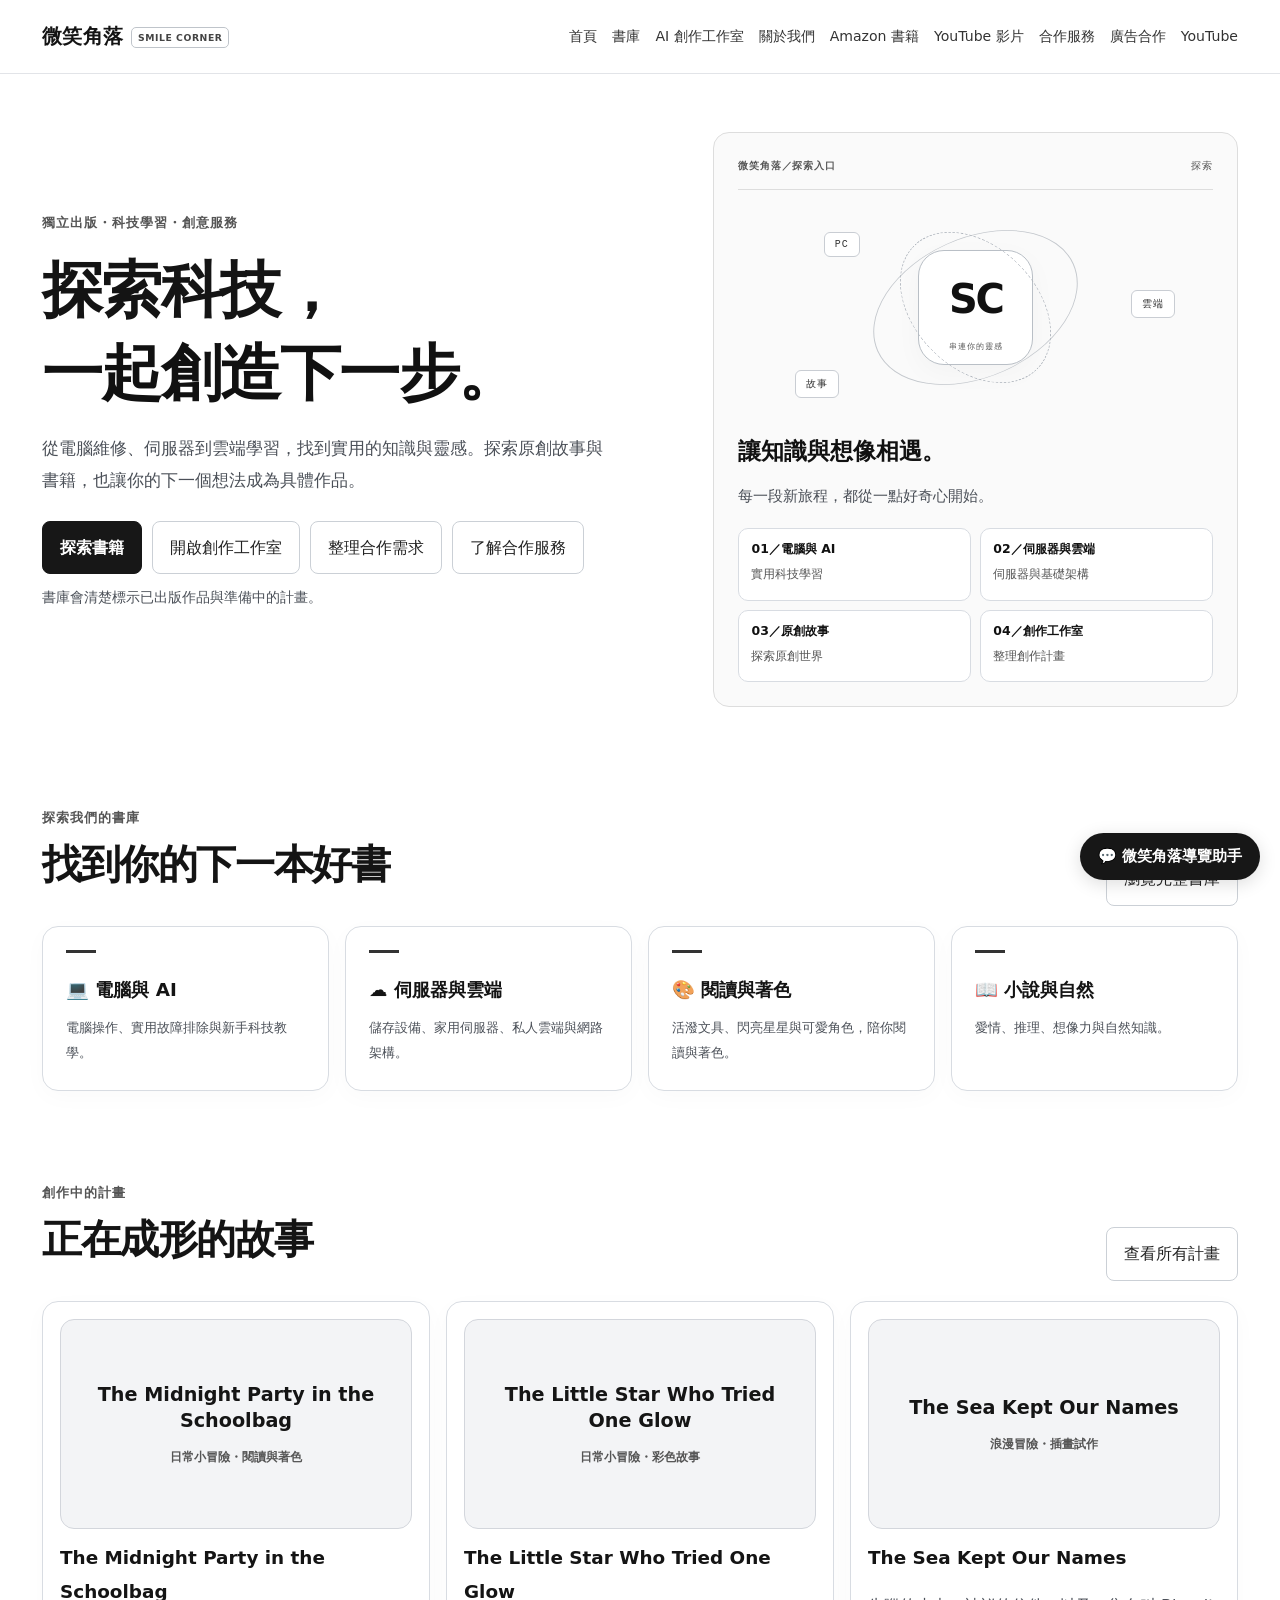
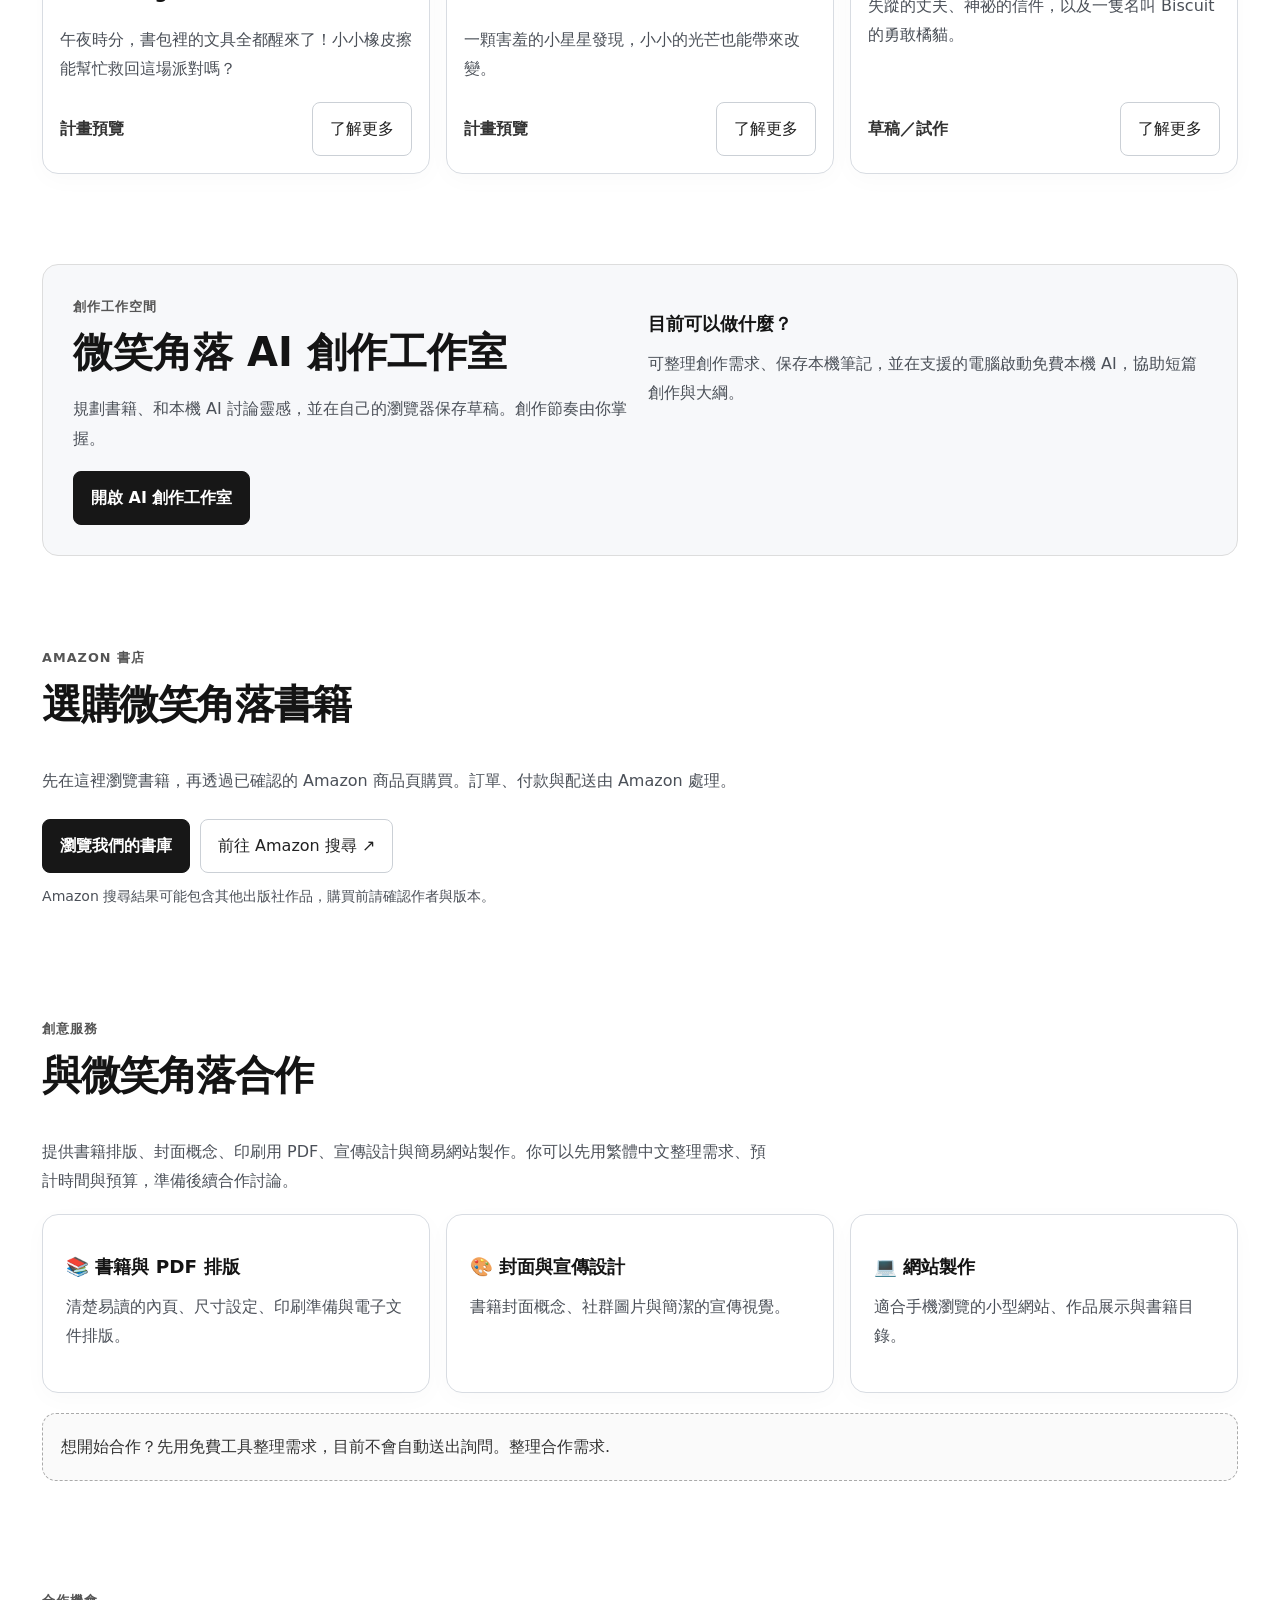
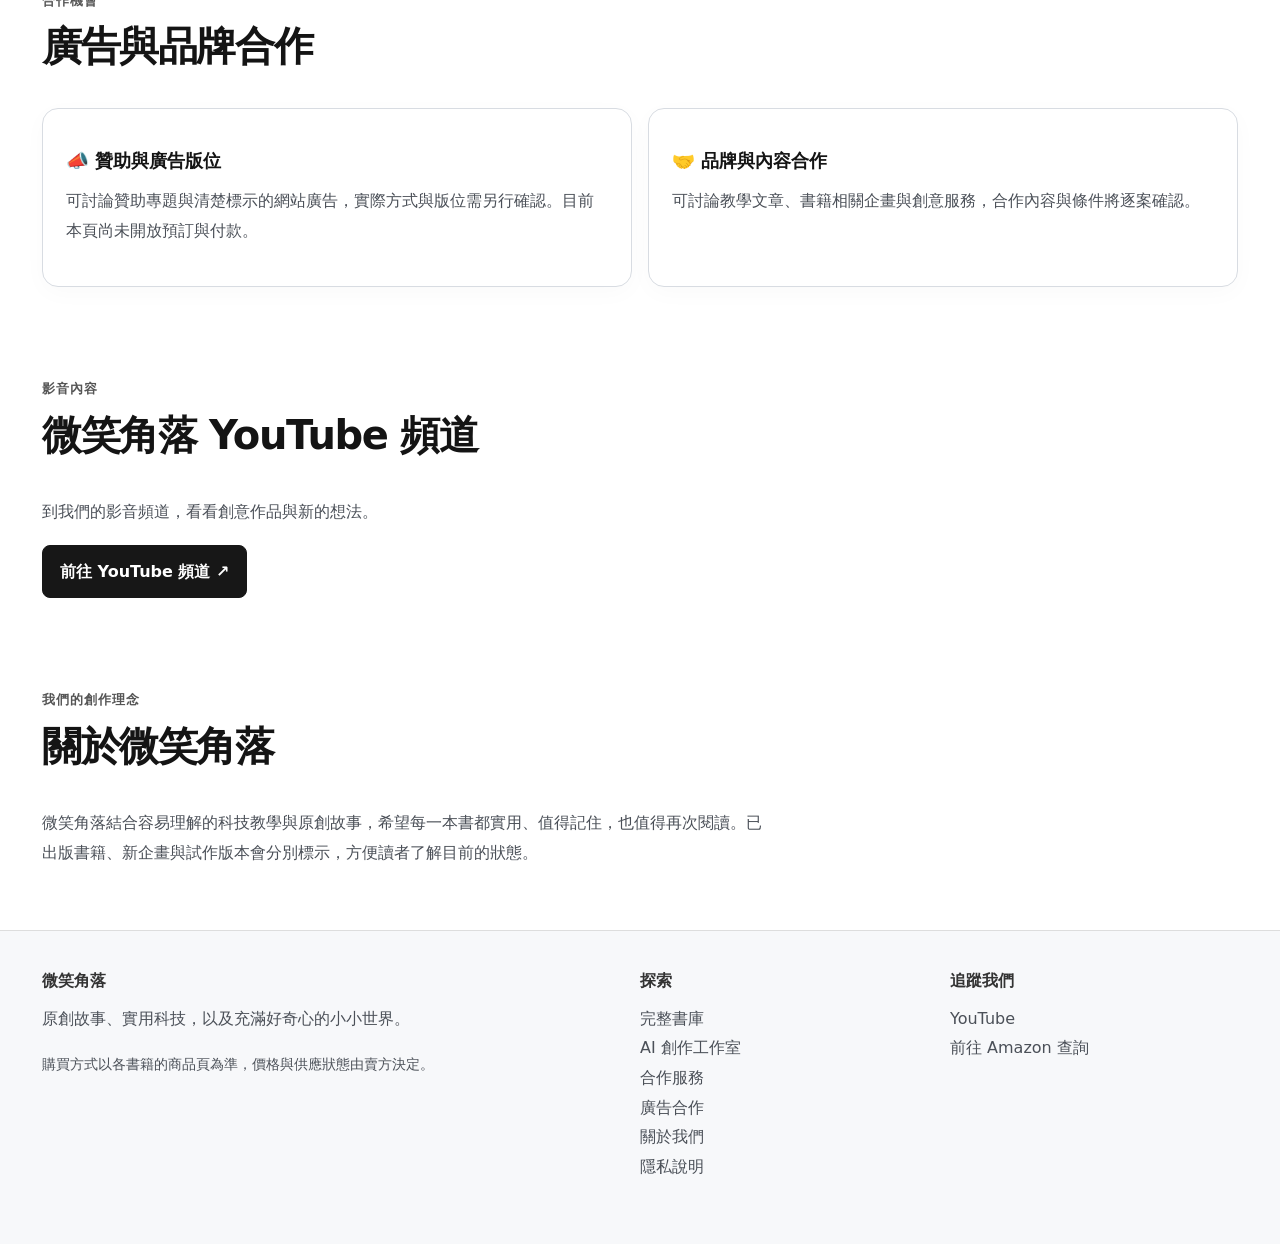
==== commit 8da8159d: "Connect verified book editions and add local AI and contact workflow" ====
--- a/index.html
+++ b/index.html
@@ -1 +1 @@
-<!doctype html><html lang="zh-Hant"><head><meta charset="utf-8"><meta name="viewport" content="width=device-width,initial-scale=1"><meta name="theme-color" content="#ffffff"><title>微笑角落｜書籍・科技・創意合作</title><meta name="description" content="微笑角落提供電腦與伺服器學習書籍、原創故事、創作工具與設計合作服務。"><link rel="stylesheet" href="style.css?v=20261031-light-zh1"></head><body><header><div class="wrap nav"><a class="brand" href="index.html">微笑角落 <span>SMILE CORNER</span></a><nav class="links"><a href="index.html">首頁</a><a href="books.html">書庫</a><a href="ai-studio.html">AI 創作工作室</a><a href="index.html#about">關於我們</a><a href="books.html">Amazon 書籍</a><a href="index.html#video">YouTube 影片</a><a href="index.html#services">合作服務</a><a href="index.html#advertise">廣告合作</a><a href="https://www.youtube.com/channel/UCiMfU5up2GtF8NHKtxO75PA" target="_blank" rel="noopener noreferrer">YouTube</a></nav></div></header><main><div class="wrap"><section class="hero"><div><div class="kicker">獨立出版・科技學習・創意服務</div><h1>探索科技，<br><span class="hero-accent">一起創造下一步。</span></h1><p class="lead">從電腦維修、伺服器到雲端學習，找到實用的知識與靈感。探索原創故事與書籍，也讓你的下一個想法成為具體作品。</p><div class="actions"><a class="btn primary" href="books.html">探索書籍</a><a class="btn secondary" href="ai-studio.html">開啟創作工作室</a><a class="btn secondary" href="services.html">整理合作需求</a><a class="btn secondary" href="#services">了解合作服務</a></div><p class="small">書庫會清楚標示已出版作品與準備中的計畫。</p></div><div class="hero-card card"><div class="console-top"><span class="kicker">微笑角落／探索入口</span><span class="console-label">探索</span></div><div class="tech-orbit" aria-hidden="true"><div class="orbit-ring"></div><div class="orbit-ring inner"></div><div class="orbit-core">SC<span>串連你的靈感</span></div><span class="orbit-node node-a">PC</span><span class="orbit-node node-b">雲端</span><span class="orbit-node node-c">故事</span></div><h2>讓知識與想像相遇。</h2><p>每一段新旅程，都從一點好奇心開始。</p><div class="mini"><a class="stat" href="books.html#pc"><strong>01／電腦與 AI</strong><span>實用科技學習</span></a><a class="stat" href="books.html#server"><strong>02／伺服器與雲端</strong><span>伺服器與基礎架構</span></a><a class="stat" href="books.html#fiction"><strong>03／原創故事</strong><span>探索原創世界</span></a><a class="stat" href="ai-studio.html"><strong>04／創作工作室</strong><span>整理創作計畫</span></a></div></div></section><section id="collections"><div class="section-head"><div><div class="kicker">探索我們的書庫</div><h2>找到你的下一本好書</h2></div><a class="btn ghost" href="books.html">瀏覽完整書庫</a></div><div class="grid4"><a class="card category" href="books.html#pc"><b>💻 電腦與 AI</b><small>電腦操作、實用故障排除與新手科技教學。</small></a><a class="card category" href="books.html#server"><b>☁️ 伺服器與雲端</b><small>儲存設備、家用伺服器、私人雲端與網路架構。</small></a><a class="card category" href="books.html#color"><b>🎨 閱讀與著色</b><small>活潑文具、閃亮星星與可愛角色，陪你閱讀與著色。</small></a><a class="card category" href="books.html#fiction"><b>📖 小說與自然</b><small>愛情、推理、想像力與自然知識。</small></a></div></section><section><div class="section-head"><div><div class="kicker">創作中的計畫</div><h2>正在成形的故事</h2></div><a href="books.html" class="btn ghost">查看所有計畫</a></div><div class="grid3"><article class="product"><div class="cover cute">The Midnight Party in the Schoolbag<small>日常小冒險・閱讀與著色</small></div><h3>The Midnight Party in the Schoolbag</h3><p>午夜時分，書包裡的文具全都醒來了！小小橡皮擦能幫忙救回這場派對嗎？</p><div class="product-foot"><span class="price">計畫預覽</span><a class="btn secondary" href="books.html#color">了解更多</a></div></article><article class="product"><div class="cover cute">The Little Star Who Tried One Glow<small>日常小冒險・彩色故事</small></div><h3>The Little Star Who Tried One Glow</h3><p>一顆害羞的小星星發現，小小的光芒也能帶來改變。</p><div class="product-foot"><span class="price">計畫預覽</span><a class="btn secondary" href="books.html#color">了解更多</a></div></article><article class="product"><div class="cover romance">The Sea Kept Our Names<small>浪漫冒險・插畫試作</small></div><h3>The Sea Kept Our Names</h3><p>失蹤的丈夫、神祕的信件，以及一隻名叫 Biscuit 的勇敢橘貓。</p><div class="product-foot"><span class="price">草稿／試作</span><a class="btn secondary" href="books.html#fiction">了解更多</a></div></article></div></section><section><div class="highlight"><div class="grid2"><div><div class="kicker">創作工作空間</div><h2>微笑角落 AI 創作工作室</h2><p>規劃書籍、整理創作需求，並在自己的瀏覽器保存草稿。創作節奏由你掌握。</p><a class="btn primary" href="ai-studio.html">開啟 AI 創作工作室</a></div><div><h3>目前可以做什麼？</h3><p>目前可產生結構化創作指令並保存本機筆記，尚未連接 AI 模型，也不會自動出版或收款。</p></div></div></div></section><section id="bookstore"><div class="section-head"><div><div class="kicker">Amazon 書店</div><h2>選購微笑角落書籍</h2></div></div><p class="section-copy">先在這裡瀏覽書籍，再透過已確認的 Amazon 商品頁購買。訂單、付款與配送由 Amazon 處理。</p><div class="actions"><a class="btn primary" href="books.html">瀏覽我們的書庫</a><a class="btn secondary" href="https://www.amazon.com/s?k=Smile+Corner&i=stripbooks" target="_blank" rel="noopener noreferrer">前往 Amazon 搜尋 ↗</a></div><p class="small">Amazon 搜尋結果可能包含其他出版社作品，購買前請確認作者與版本。</p></section><section id="services"><div class="section-head"><div><div class="kicker">創意服務</div><h2>與微笑角落合作</h2></div></div><p class="section-copy">提供書籍排版、封面概念、印刷用 PDF、宣傳設計與簡易網站製作。你可以先用繁體中文整理需求、預計時間與預算，準備後續合作討論。</p><div class="grid3"><article class="card"><h3>📚 書籍與 PDF 排版</h3><p>清楚易讀的內頁、尺寸設定、印刷準備與電子文件排版。</p></article><article class="card"><h3>🎨 封面與宣傳設計</h3><p>書籍封面概念、社群圖片與簡潔的宣傳視覺。</p></article><article class="card"><h3>💻 網站製作</h3><p>適合手機瀏覽的小型網站、作品展示與書籍目錄。</p></article></div><p class="notice" style="margin-top:20px">想開始合作？先用免費工具整理需求，目前不會自動送出詢問。<a href="services.html">整理合作需求</a>.</p></section><section id="advertise"><div class="section-head"><div><div class="kicker">合作機會</div><h2>廣告與品牌合作</h2></div></div><div class="grid2"><div class="card"><h3>📣 贊助與廣告版位</h3><p>可討論贊助專題與清楚標示的網站廣告，實際方式與版位需另行確認。目前本頁尚未開放預訂與付款。</p></div><div class="card"><h3>🤝 品牌與內容合作</h3><p>可討論教學文章、書籍相關企畫與創意服務，合作內容與條件將逐案確認。</p></div></div></section><section id="video"><div class="section-head"><div><div class="kicker">影音內容</div><h2>微笑角落 YouTube 頻道</h2></div></div><p class="section-copy">到我們的影音頻道，看看創意作品與新的想法。</p><a class="btn primary" href="https://www.youtube.com/channel/UCiMfU5up2GtF8NHKtxO75PA" target="_blank" rel="noopener noreferrer">前往 YouTube 頻道 ↗</a></section><section id="about"><div class="section-head"><div><div class="kicker">我們的創作理念</div><h2>關於微笑角落</h2></div></div><p class="section-copy">微笑角落結合容易理解的科技教學與原創故事，希望每一本書都實用、值得記住，也值得再次閱讀。已出版書籍、新企畫與試作版本會分別標示，方便讀者了解目前的狀態。</p></section></div></main><footer><div class="wrap footer-grid"><div><strong>微笑角落</strong><p>原創故事、實用科技，以及充滿好奇心的小小世界。</p><p class="small">購買方式以各書籍的商品頁為準，價格與供應狀態由賣方決定。</p></div><div><strong>探索</strong><p><a href="books.html">完整書庫</a><br><a href="ai-studio.html">AI 創作工作室</a><br><a href="index.html#services">合作服務</a><br><a href="index.html#advertise">廣告合作</a><br><a href="index.html#about">關於我們</a><br><a href="privacy.html">隱私說明</a></p></div><div><strong>追蹤我們</strong><p><a href="https://www.youtube.com/channel/UCiMfU5up2GtF8NHKtxO75PA" target="_blank" rel="noopener noreferrer">YouTube</a><br><a href="https://www.amazon.com/s?k=Smile+Corner&i=stripbooks" target="_blank" rel="noopener noreferrer">前往 Amazon 查詢</a></p></div></div></footer><script src="smile-guide.js" defer></script></body></html>+<!doctype html><html lang="zh-Hant"><head><meta charset="utf-8"><meta name="viewport" content="width=device-width,initial-scale=1"><meta name="theme-color" content="#ffffff"><title>微笑角落｜書籍・科技・創意合作</title><meta name="description" content="微笑角落提供電腦與伺服器學習書籍、原創故事、創作工具與設計合作服務。"><link rel="stylesheet" href="style.css?v=20261103-catalog-ai1"></head><body><header><div class="wrap nav"><a class="brand" href="index.html">微笑角落 <span>SMILE CORNER</span></a><nav class="links"><a href="index.html">首頁</a><a href="books.html">書庫</a><a href="ai-studio.html">AI 創作工作室</a><a href="index.html#about">關於我們</a><a href="books.html">Amazon 書籍</a><a href="index.html#video">YouTube 影片</a><a href="index.html#services">合作服務</a><a href="index.html#advertise">廣告合作</a><a href="https://www.youtube.com/channel/UCiMfU5up2GtF8NHKtxO75PA" target="_blank" rel="noopener noreferrer">YouTube</a></nav></div></header><main><div class="wrap"><section class="hero"><div><div class="kicker">獨立出版・科技學習・創意服務</div><h1>探索科技，<br><span class="hero-accent">一起創造下一步。</span></h1><p class="lead">從電腦維修、伺服器到雲端學習，找到實用的知識與靈感。探索原創故事與書籍，也讓你的下一個想法成為具體作品。</p><div class="actions"><a class="btn primary" href="books.html">探索書籍</a><a class="btn secondary" href="ai-studio.html">開啟創作工作室</a><a class="btn secondary" href="services.html">整理合作需求</a><a class="btn secondary" href="#services">了解合作服務</a></div><p class="small">書庫會清楚標示已出版作品與準備中的計畫。</p></div><div class="hero-card card"><div class="console-top"><span class="kicker">微笑角落／探索入口</span><span class="console-label">探索</span></div><div class="tech-orbit" aria-hidden="true"><div class="orbit-ring"></div><div class="orbit-ring inner"></div><div class="orbit-core">SC<span>串連你的靈感</span></div><span class="orbit-node node-a">PC</span><span class="orbit-node node-b">雲端</span><span class="orbit-node node-c">故事</span></div><h2>讓知識與想像相遇。</h2><p>每一段新旅程，都從一點好奇心開始。</p><div class="mini"><a class="stat" href="books.html#pc"><strong>01／電腦與 AI</strong><span>實用科技學習</span></a><a class="stat" href="books.html#server"><strong>02／伺服器與雲端</strong><span>伺服器與基礎架構</span></a><a class="stat" href="books.html#fiction"><strong>03／原創故事</strong><span>探索原創世界</span></a><a class="stat" href="ai-studio.html"><strong>04／創作工作室</strong><span>整理創作計畫</span></a></div></div></section><section id="collections"><div class="section-head"><div><div class="kicker">探索我們的書庫</div><h2>找到你的下一本好書</h2></div><a class="btn ghost" href="books.html">瀏覽完整書庫</a></div><div class="grid4"><a class="card category" href="books.html#pc"><b>💻 電腦與 AI</b><small>電腦操作、實用故障排除與新手科技教學。</small></a><a class="card category" href="books.html#server"><b>☁️ 伺服器與雲端</b><small>儲存設備、家用伺服器、私人雲端與網路架構。</small></a><a class="card category" href="books.html#color"><b>🎨 閱讀與著色</b><small>活潑文具、閃亮星星與可愛角色，陪你閱讀與著色。</small></a><a class="card category" href="books.html#fiction"><b>📖 小說與自然</b><small>愛情、推理、想像力與自然知識。</small></a></div></section><section><div class="section-head"><div><div class="kicker">創作中的計畫</div><h2>正在成形的故事</h2></div><a href="books.html" class="btn ghost">查看所有計畫</a></div><div class="grid3"><article class="product"><div class="cover cute">The Midnight Party in the Schoolbag<small>日常小冒險・閱讀與著色</small></div><h3>The Midnight Party in the Schoolbag</h3><p>午夜時分，書包裡的文具全都醒來了！小小橡皮擦能幫忙救回這場派對嗎？</p><div class="product-foot"><span class="price">計畫預覽</span><a class="btn secondary" href="books.html#color">了解更多</a></div></article><article class="product"><div class="cover cute">The Little Star Who Tried One Glow<small>日常小冒險・彩色故事</small></div><h3>The Little Star Who Tried One Glow</h3><p>一顆害羞的小星星發現，小小的光芒也能帶來改變。</p><div class="product-foot"><span class="price">計畫預覽</span><a class="btn secondary" href="books.html#color">了解更多</a></div></article><article class="product"><div class="cover romance">The Sea Kept Our Names<small>浪漫冒險・插畫試作</small></div><h3>The Sea Kept Our Names</h3><p>失蹤的丈夫、神祕的信件，以及一隻名叫 Biscuit 的勇敢橘貓。</p><div class="product-foot"><span class="price">草稿／試作</span><a class="btn secondary" href="books.html#fiction">了解更多</a></div></article></div></section><section><div class="highlight"><div class="grid2"><div><div class="kicker">創作工作空間</div><h2>微笑角落 AI 創作工作室</h2><p>規劃書籍、和本機 AI 討論靈感，並在自己的瀏覽器保存草稿。創作節奏由你掌握。</p><a class="btn primary" href="ai-studio.html">開啟 AI 創作工作室</a></div><div><h3>目前可以做什麼？</h3><p>可整理創作需求、保存本機筆記，並在支援的電腦啟動免費本機 AI，協助短篇創作與大綱。</p></div></div></div></section><section id="bookstore"><div class="section-head"><div><div class="kicker">Amazon 書店</div><h2>選購微笑角落書籍</h2></div></div><p class="section-copy">先在這裡瀏覽書籍，再透過已確認的 Amazon 商品頁購買。訂單、付款與配送由 Amazon 處理。</p><div class="actions"><a class="btn primary" href="books.html">瀏覽我們的書庫</a><a class="btn secondary" href="https://www.amazon.com/s?k=Smile+Corner&i=stripbooks" target="_blank" rel="noopener noreferrer">前往 Amazon 搜尋 ↗</a></div><p class="small">Amazon 搜尋結果可能包含其他出版社作品，購買前請確認作者與版本。</p></section><section id="services"><div class="section-head"><div><div class="kicker">創意服務</div><h2>與微笑角落合作</h2></div></div><p class="section-copy">提供書籍排版、封面概念、印刷用 PDF、宣傳設計與簡易網站製作。你可以先用繁體中文整理需求、預計時間與預算，準備後續合作討論。</p><div class="grid3"><article class="card"><h3>📚 書籍與 PDF 排版</h3><p>清楚易讀的內頁、尺寸設定、印刷準備與電子文件排版。</p></article><article class="card"><h3>🎨 封面與宣傳設計</h3><p>書籍封面概念、社群圖片與簡潔的宣傳視覺。</p></article><article class="card"><h3>💻 網站製作</h3><p>適合手機瀏覽的小型網站、作品展示與書籍目錄。</p></article></div><p class="notice" style="margin-top:20px">想開始合作？先用免費工具整理需求，目前不會自動送出詢問。<a href="services.html">整理合作需求</a>.</p></section><section id="advertise"><div class="section-head"><div><div class="kicker">合作機會</div><h2>廣告與品牌合作</h2></div></div><div class="grid2"><div class="card"><h3>📣 贊助與廣告版位</h3><p>可討論贊助專題與清楚標示的網站廣告，實際方式與版位需另行確認。目前本頁尚未開放預訂與付款。</p></div><div class="card"><h3>🤝 品牌與內容合作</h3><p>可討論教學文章、書籍相關企畫與創意服務，合作內容與條件將逐案確認。</p></div></div></section><section id="video"><div class="section-head"><div><div class="kicker">影音內容</div><h2>微笑角落 YouTube 頻道</h2></div></div><p class="section-copy">到我們的影音頻道，看看創意作品與新的想法。</p><a class="btn primary" href="https://www.youtube.com/channel/UCiMfU5up2GtF8NHKtxO75PA" target="_blank" rel="noopener noreferrer">前往 YouTube 頻道 ↗</a></section><section id="about"><div class="section-head"><div><div class="kicker">我們的創作理念</div><h2>關於微笑角落</h2></div></div><p class="section-copy">微笑角落結合容易理解的科技教學與原創故事，希望每一本書都實用、值得記住，也值得再次閱讀。已出版書籍、新企畫與試作版本會分別標示，方便讀者了解目前的狀態。</p></section></div></main><footer><div class="wrap footer-grid"><div><strong>微笑角落</strong><p>原創故事、實用科技，以及充滿好奇心的小小世界。</p><p class="small">購買方式以各書籍的商品頁為準，價格與供應狀態由賣方決定。</p></div><div><strong>探索</strong><p><a href="books.html">完整書庫</a><br><a href="ai-studio.html">AI 創作工作室</a><br><a href="index.html#services">合作服務</a><br><a href="index.html#advertise">廣告合作</a><br><a href="index.html#about">關於我們</a><br><a href="privacy.html">隱私說明</a></p></div><div><strong>追蹤我們</strong><p><a href="https://www.youtube.com/channel/UCiMfU5up2GtF8NHKtxO75PA" target="_blank" rel="noopener noreferrer">YouTube</a><br><a href="https://www.amazon.com/s?k=Smile+Corner&i=stripbooks" target="_blank" rel="noopener noreferrer">前往 Amazon 查詢</a></p></div></div></footer><script src="smile-guide.js" defer></script></body></html>
--- a/style.css
+++ b/style.css
@@ -10,3 +10,26 @@
 .card,.panel,.product,.stat{border-radius:16px;background:linear-gradient(135deg,#102033dc,#0b1625);border-color:var(--line)}.category{position:relative;overflow:hidden;transition:transform .2s,border-color .2s,box-shadow .2s}.category:before{content:"";display:block;width:30px;height:3px;background:var(--mint);margin-bottom:20px;box-shadow:0 0 14px #81f5dc44}.category:hover{transform:translateY(-4px);border-color:#77daff99;box-shadow:0 12px 35px #0005;text-decoration:none}.btn{border-radius:8px;transition:background .2s,box-shadow .2s}.btn.primary{background:linear-gradient(110deg,#81f5dc,#8edfff);box-shadow:0 0 22px #81f5dc13}.btn.primary:hover{box-shadow:0 0 25px #81f5dc35;text-decoration:none}.btn.secondary:hover,.btn.ghost:hover{background:#19374b;text-decoration:none}.highlight{background:radial-gradient(ellipse at top right,#12606a55,transparent 65%),#0d2030;border-color:#77daff55;border-radius:16px}section[id]{scroll-margin-top:140px}.section-head h2{letter-spacing:-.035em}footer{background:#050a12;border-top-color:#77daff26}a:focus-visible,button:focus-visible,input:focus-visible,textarea:focus-visible,select:focus-visible{outline:3px solid var(--mint);outline-offset:4px}.searchbar input{min-width:0}.console-top .kicker{font-size:.6rem}
 @media(max-width:1050px){.hero{grid-template-columns:1fr 1fr;gap:24px}.nav{justify-content:center}.links{justify-content:center}.hero h1{font-size:clamp(2.5rem,5vw,4rem)}}@media(max-width:780px){.hero{grid-template-columns:1fr;padding-top:42px}.hero>.hero-card{max-width:560px;width:100%;margin:auto}.hero h1{font-size:clamp(2.55rem,8vw,4rem)}.hero .lead{max-width:100%}.links{font-size:.78rem;gap:5px 13px}.tech-orbit{height:215px}.orbit-ring{width:200px;height:200px}.hero-card .mini{grid-template-columns:1fr 1fr}.wrap{padding-left:20px;padding-right:20px}}
 @media(prefers-reduced-motion:reduce){html{scroll-behavior:auto}*,*:before,*:after{transition:none!important;animation:none!important}}
+
+/* Accessible white theme / Traditional Chinese */
+:root{--bg:#fff;--panel:#fff;--panel2:#f4f5f7;--line:#d8dce2;--text:#141414;--muted:#4b5058;--blue:#242424;--mint:#151515;--gold:#303030;--shadow:0 6px 24px #00000006}
+body{background:#fff;color:#141414;font-family:system-ui,-apple-system,"Segoe UI","Microsoft JhengHei","PingFang TC",sans-serif;line-height:1.85}body:before{display:none}header{background:#fffffffa;border-bottom:1px solid #e2e4e8}a:hover{color:#000}.brand{letter-spacing:.02em;font-size:1.25rem}.brand span{font-size:.58rem;border-color:#bfc4ca;color:#444;letter-spacing:.06em}.links{color:#333;font-size:.88rem}.links a:hover{color:#000;text-decoration:underline}.hero{padding-top:58px}.hero h1{font-size:clamp(2.5rem,4.8vw,4rem);line-height:1.35;letter-spacing:-.025em}.hero-accent{background:none;-webkit-text-fill-color:currentColor;color:#111}.kicker{color:#555;letter-spacing:.08em;font-size:.8rem}.lead,p{color:var(--muted)}.hero>.hero-card,.card,.panel,.product,.stat{background:#fff;border:1px solid var(--line);box-shadow:var(--shadow)}.hero>.hero-card{background:#fafafa;border-color:#ddd;box-shadow:none}.hero-card h2{color:#111}.console-label{color:#555}.orbit-ring{border-color:#c5c9ce;box-shadow:none}.orbit-ring.inner{border-color:#aeb4bc}.orbit-core{background:#fff;color:#111;border-color:#b9bfc6;box-shadow:0 8px 28px #00000008}.orbit-core span{color:#555}.orbit-node{color:#333;background:#fff;border-color:#c9cdd3}.hero-card .stat strong{color:#111;font-family:inherit}.hero-card .stat span{color:#555}.console-top{border-color:#ddd}.category:before{background:#333;box-shadow:none}.category:hover{border-color:#888;box-shadow:0 8px 24px #00000008}.btn,.filter{color:#222;border-color:#cbd0d6}.btn.primary{background:#171717;color:#fff;border-color:#171717;box-shadow:none}.btn.primary:hover{background:#333;color:#fff;box-shadow:none}.btn.secondary,.btn.ghost{background:#fff;color:#222}.btn.secondary:hover,.btn.ghost:hover{background:#f0f1f3;color:#111}.highlight{background:#f7f8fa;border-color:#ddd}.notice{color:#333;background:#fafafa;border-color:#aaa}.cover,.cover.cute,.cover.romance,.cover.nature{background:#f3f4f6;color:#151515;border-color:#d3d6dc}.cover small{color:#555}.tag{color:#333;border-color:#c3c8cf}.price,.badge-line{color:#333}.filter{background:#fff}.filter.active{background:#181818;color:white}.searchbar input,.sort-label select{background:#fff;color:#111;border-color:#bbc1c8}.highlight p,footer p{color:#4b5058}footer{background:#f7f8fa;color:#333;border-color:#ddd}.studio input,.studio textarea,.studio select,.workspace input,.workspace textarea,.workspace select,.field input,.field select,.field textarea{background:#fff!important;color:#171717!important;border-color:#b6bcc5!important}.studio .output,.brief{background:#f8f9fa!important;color:#222!important;border-color:#c8cdd4!important}a:focus-visible,button:focus-visible,input:focus-visible,textarea:focus-visible,select:focus-visible{outline:3px solid #555;outline-offset:4px}
+#sc-assist-toggle{background:#171717!important;color:#fff!important;box-shadow:0 4px 18px #0002!important}#sc-assist{background:#fff!important;color:#111!important;border-color:#bfc4ca!important;box-shadow:0 10px 40px #0002!important}#sc-assist header{background:#f4f5f7!important}#sc-assist header strong,#sc-assist header button{color:#111!important}.sc-msg.bot{background:#f0f2f4!important;color:#222!important}.sc-msg.user{background:#e4e7eb!important;color:#111!important}#sc-assist-actions button,#sc-lang,#sc-assist-input{background:#fff!important;color:#111!important;border-color:#bbc1c8!important}#sc-assist-send{background:#222!important;color:#fff!important}#sc-assist-voice{color:#444!important}#sc-assist a{color:#222!important}
+@media(max-width:780px){.hero h1{font-size:clamp(2.25rem,7.5vw,3.6rem)}.links{font-size:.85rem}.hero .lead{font-size:1rem}.hero-card .mini{grid-template-columns:1fr 1fr}}
+
+main strong[style*="color:#fff"]{color:#171717!important}
+
+
+/* Catalog covers and local AI, 2026-11-03 */
+.catalog-cover{height:320px;background:#f3f5f7;border-radius:14px;display:grid;place-items:center;padding:14px;overflow:hidden}
+.catalog-cover img{width:100%;height:100%;object-fit:contain;max-height:292px}
+.cover-fallback{padding:24px;font-size:1.35rem;font-weight:700;text-align:center}
+[hidden]{display:none!important}
+.ai-conversation{display:grid;gap:14px;margin-top:20px;max-height:620px;overflow:auto}
+.ai-message{padding:18px;border:1px solid var(--line);border-radius:12px;background:#f7f9fc;color:#172b40}
+.ai-message p{white-space:pre-wrap;overflow-wrap:anywhere;color:inherit}
+#aiProgress{width:100%;margin-top:16px}button:disabled{opacity:.55;cursor:not-allowed}
+.studio input,.studio textarea,.studio select,.studio .output,.field input,.field select,.field textarea,.brief{background:#fff;color:#172b40}
+.studio .output,.brief{border-color:#bcc9d5}
+.catalog-cover + h3{margin-top:16px}
+@media(max-width:640px){.catalog-cover{height:290px}.catalog-cover img{max-height:262px}.ai-message{padding:14px}}
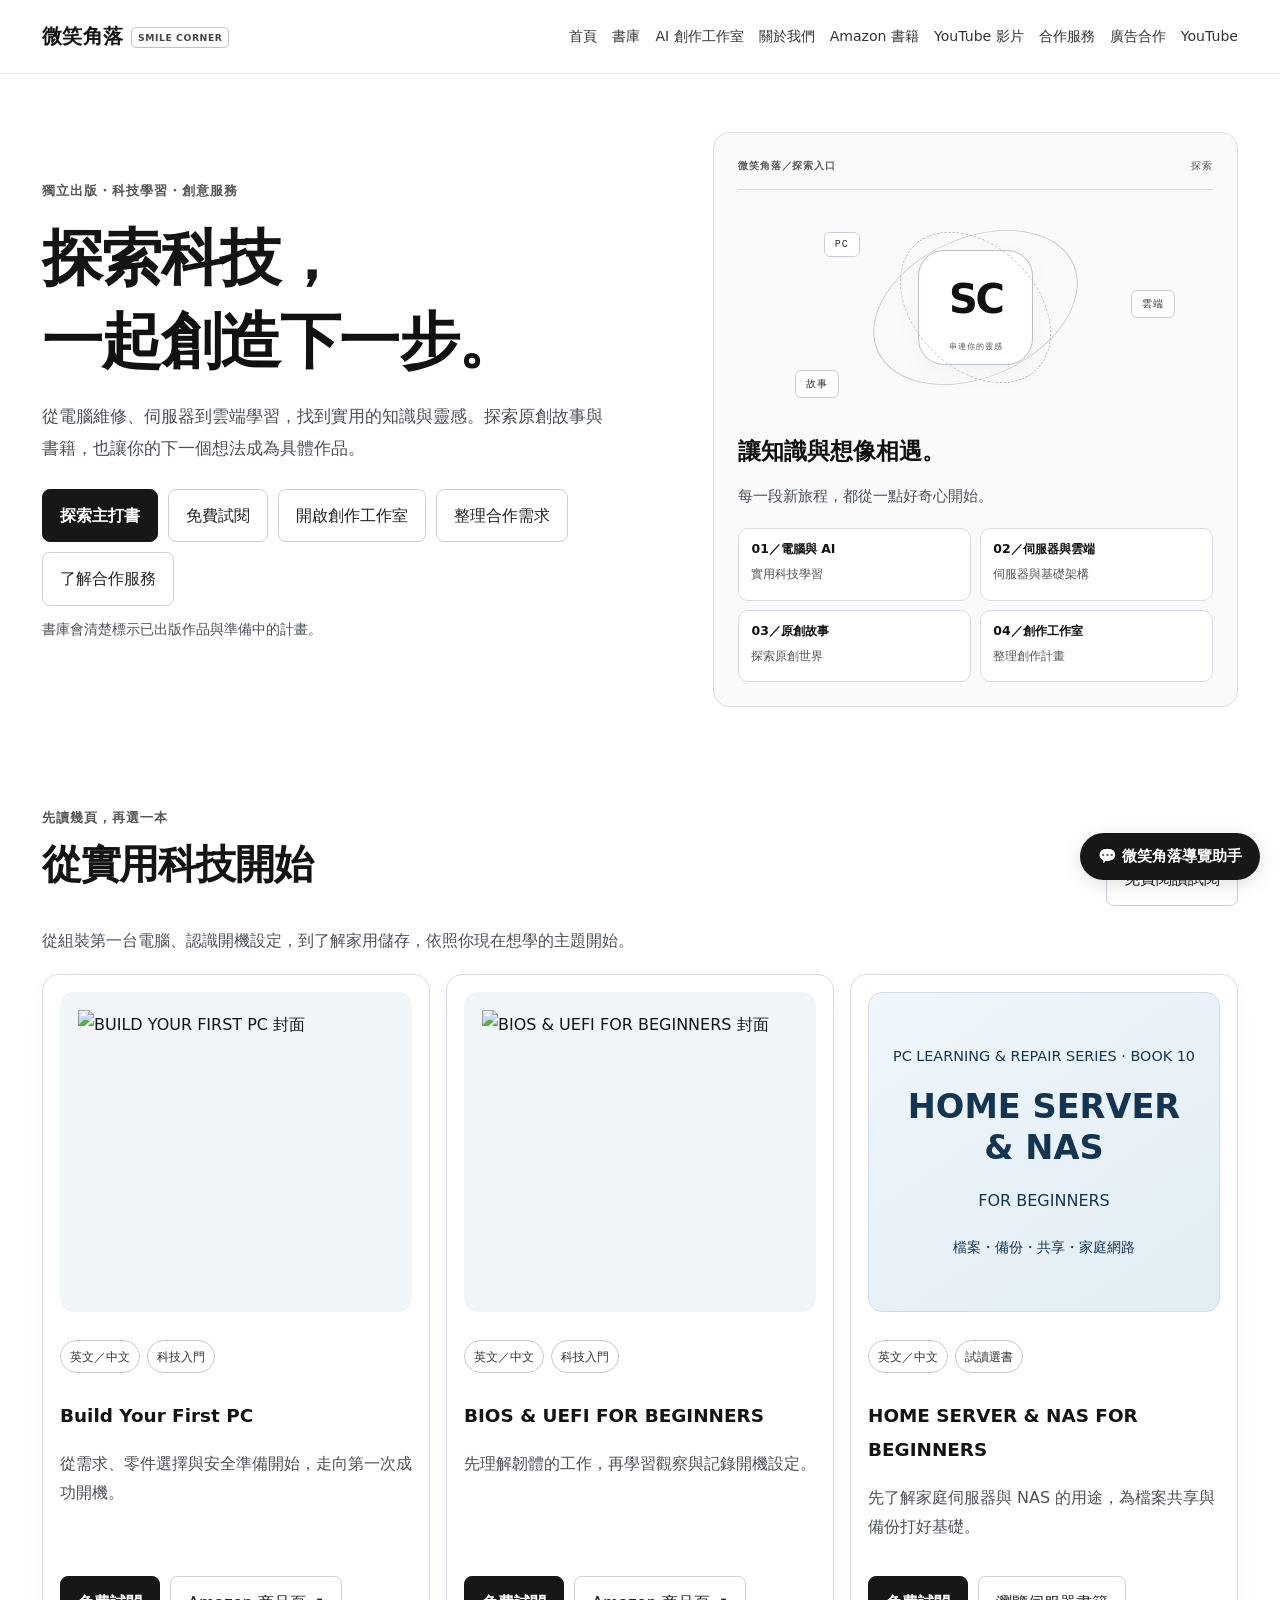
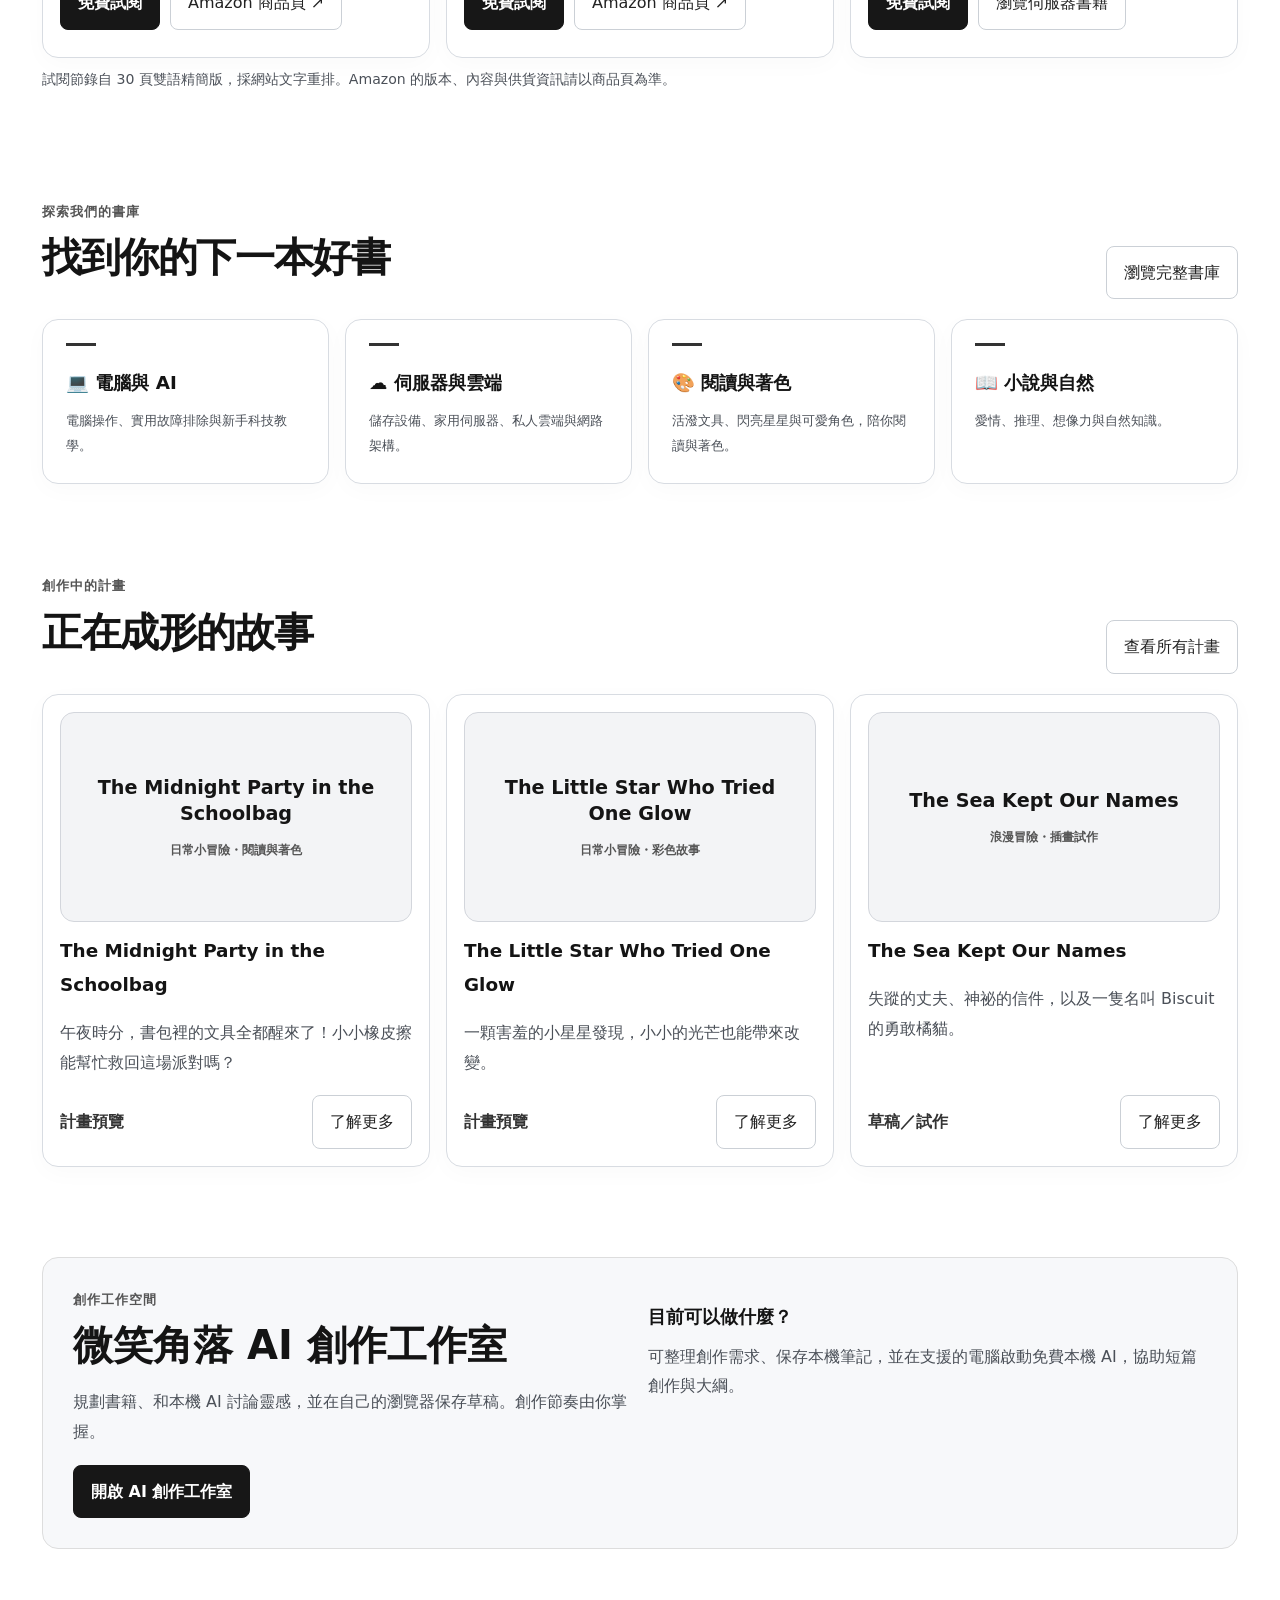
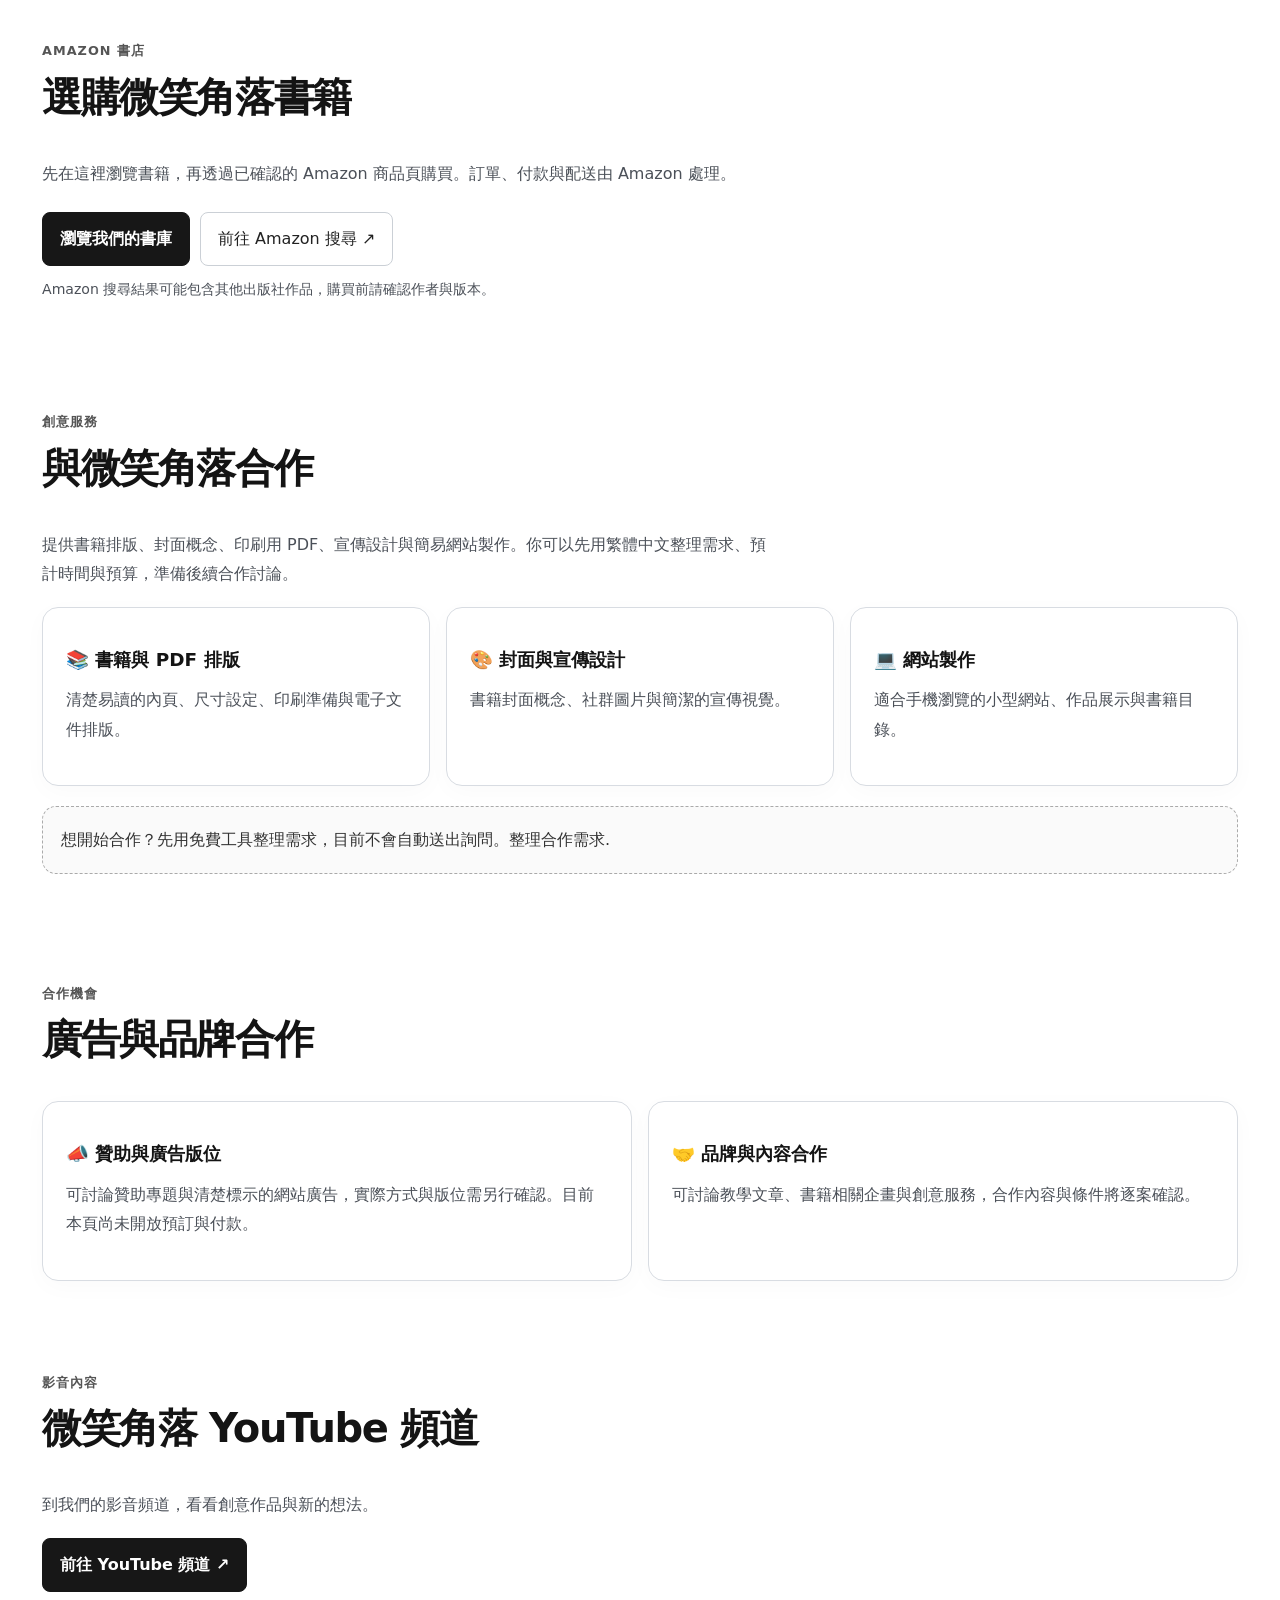
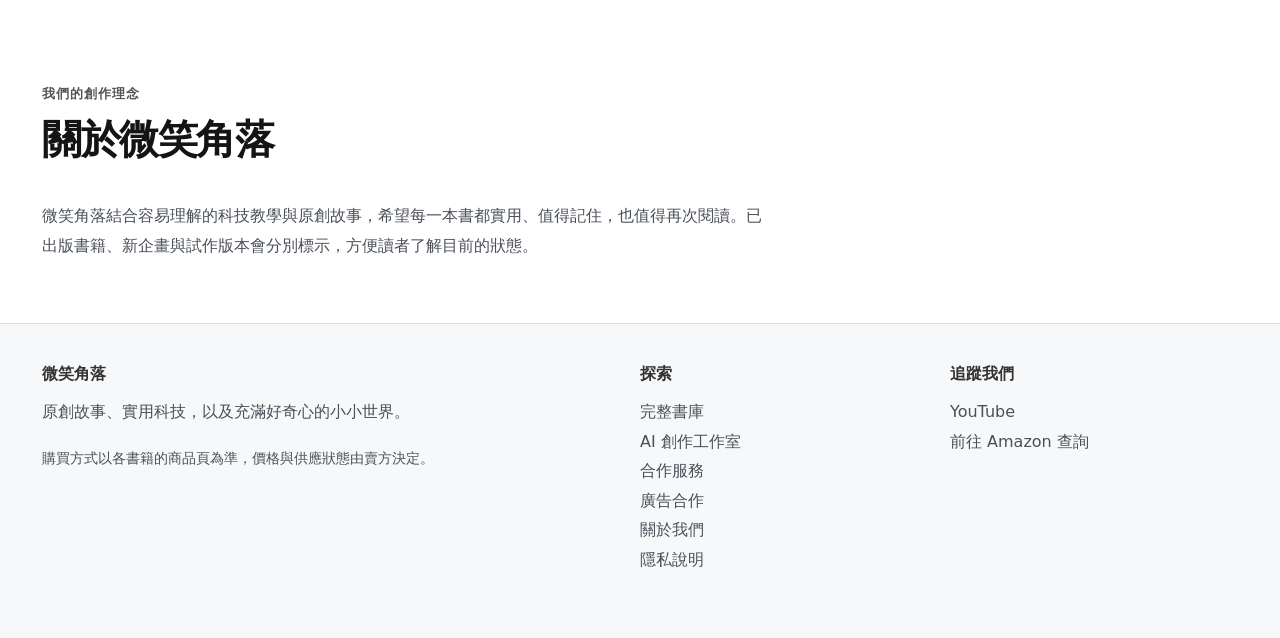
==== commit c8ae90bc: "Feature technology books on homepage with real bilingual manuscript samples" ====
--- a/index.html
+++ b/index.html
@@ -1 +1,2 @@
-<!doctype html><html lang="zh-Hant"><head><meta charset="utf-8"><meta name="viewport" content="width=device-width,initial-scale=1"><meta name="theme-color" content="#ffffff"><title>微笑角落｜書籍・科技・創意合作</title><meta name="description" content="微笑角落提供電腦與伺服器學習書籍、原創故事、創作工具與設計合作服務。"><link rel="stylesheet" href="style.css?v=20261103-catalog-ai1"></head><body><header><div class="wrap nav"><a class="brand" href="index.html">微笑角落 <span>SMILE CORNER</span></a><nav class="links"><a href="index.html">首頁</a><a href="books.html">書庫</a><a href="ai-studio.html">AI 創作工作室</a><a href="index.html#about">關於我們</a><a href="books.html">Amazon 書籍</a><a href="index.html#video">YouTube 影片</a><a href="index.html#services">合作服務</a><a href="index.html#advertise">廣告合作</a><a href="https://www.youtube.com/channel/UCiMfU5up2GtF8NHKtxO75PA" target="_blank" rel="noopener noreferrer">YouTube</a></nav></div></header><main><div class="wrap"><section class="hero"><div><div class="kicker">獨立出版・科技學習・創意服務</div><h1>探索科技，<br><span class="hero-accent">一起創造下一步。</span></h1><p class="lead">從電腦維修、伺服器到雲端學習，找到實用的知識與靈感。探索原創故事與書籍，也讓你的下一個想法成為具體作品。</p><div class="actions"><a class="btn primary" href="books.html">探索書籍</a><a class="btn secondary" href="ai-studio.html">開啟創作工作室</a><a class="btn secondary" href="services.html">整理合作需求</a><a class="btn secondary" href="#services">了解合作服務</a></div><p class="small">書庫會清楚標示已出版作品與準備中的計畫。</p></div><div class="hero-card card"><div class="console-top"><span class="kicker">微笑角落／探索入口</span><span class="console-label">探索</span></div><div class="tech-orbit" aria-hidden="true"><div class="orbit-ring"></div><div class="orbit-ring inner"></div><div class="orbit-core">SC<span>串連你的靈感</span></div><span class="orbit-node node-a">PC</span><span class="orbit-node node-b">雲端</span><span class="orbit-node node-c">故事</span></div><h2>讓知識與想像相遇。</h2><p>每一段新旅程，都從一點好奇心開始。</p><div class="mini"><a class="stat" href="books.html#pc"><strong>01／電腦與 AI</strong><span>實用科技學習</span></a><a class="stat" href="books.html#server"><strong>02／伺服器與雲端</strong><span>伺服器與基礎架構</span></a><a class="stat" href="books.html#fiction"><strong>03／原創故事</strong><span>探索原創世界</span></a><a class="stat" href="ai-studio.html"><strong>04／創作工作室</strong><span>整理創作計畫</span></a></div></div></section><section id="collections"><div class="section-head"><div><div class="kicker">探索我們的書庫</div><h2>找到你的下一本好書</h2></div><a class="btn ghost" href="books.html">瀏覽完整書庫</a></div><div class="grid4"><a class="card category" href="books.html#pc"><b>💻 電腦與 AI</b><small>電腦操作、實用故障排除與新手科技教學。</small></a><a class="card category" href="books.html#server"><b>☁️ 伺服器與雲端</b><small>儲存設備、家用伺服器、私人雲端與網路架構。</small></a><a class="card category" href="books.html#color"><b>🎨 閱讀與著色</b><small>活潑文具、閃亮星星與可愛角色，陪你閱讀與著色。</small></a><a class="card category" href="books.html#fiction"><b>📖 小說與自然</b><small>愛情、推理、想像力與自然知識。</small></a></div></section><section><div class="section-head"><div><div class="kicker">創作中的計畫</div><h2>正在成形的故事</h2></div><a href="books.html" class="btn ghost">查看所有計畫</a></div><div class="grid3"><article class="product"><div class="cover cute">The Midnight Party in the Schoolbag<small>日常小冒險・閱讀與著色</small></div><h3>The Midnight Party in the Schoolbag</h3><p>午夜時分，書包裡的文具全都醒來了！小小橡皮擦能幫忙救回這場派對嗎？</p><div class="product-foot"><span class="price">計畫預覽</span><a class="btn secondary" href="books.html#color">了解更多</a></div></article><article class="product"><div class="cover cute">The Little Star Who Tried One Glow<small>日常小冒險・彩色故事</small></div><h3>The Little Star Who Tried One Glow</h3><p>一顆害羞的小星星發現，小小的光芒也能帶來改變。</p><div class="product-foot"><span class="price">計畫預覽</span><a class="btn secondary" href="books.html#color">了解更多</a></div></article><article class="product"><div class="cover romance">The Sea Kept Our Names<small>浪漫冒險・插畫試作</small></div><h3>The Sea Kept Our Names</h3><p>失蹤的丈夫、神祕的信件，以及一隻名叫 Biscuit 的勇敢橘貓。</p><div class="product-foot"><span class="price">草稿／試作</span><a class="btn secondary" href="books.html#fiction">了解更多</a></div></article></div></section><section><div class="highlight"><div class="grid2"><div><div class="kicker">創作工作空間</div><h2>微笑角落 AI 創作工作室</h2><p>規劃書籍、和本機 AI 討論靈感，並在自己的瀏覽器保存草稿。創作節奏由你掌握。</p><a class="btn primary" href="ai-studio.html">開啟 AI 創作工作室</a></div><div><h3>目前可以做什麼？</h3><p>可整理創作需求、保存本機筆記，並在支援的電腦啟動免費本機 AI，協助短篇創作與大綱。</p></div></div></div></section><section id="bookstore"><div class="section-head"><div><div class="kicker">Amazon 書店</div><h2>選購微笑角落書籍</h2></div></div><p class="section-copy">先在這裡瀏覽書籍，再透過已確認的 Amazon 商品頁購買。訂單、付款與配送由 Amazon 處理。</p><div class="actions"><a class="btn primary" href="books.html">瀏覽我們的書庫</a><a class="btn secondary" href="https://www.amazon.com/s?k=Smile+Corner&i=stripbooks" target="_blank" rel="noopener noreferrer">前往 Amazon 搜尋 ↗</a></div><p class="small">Amazon 搜尋結果可能包含其他出版社作品，購買前請確認作者與版本。</p></section><section id="services"><div class="section-head"><div><div class="kicker">創意服務</div><h2>與微笑角落合作</h2></div></div><p class="section-copy">提供書籍排版、封面概念、印刷用 PDF、宣傳設計與簡易網站製作。你可以先用繁體中文整理需求、預計時間與預算，準備後續合作討論。</p><div class="grid3"><article class="card"><h3>📚 書籍與 PDF 排版</h3><p>清楚易讀的內頁、尺寸設定、印刷準備與電子文件排版。</p></article><article class="card"><h3>🎨 封面與宣傳設計</h3><p>書籍封面概念、社群圖片與簡潔的宣傳視覺。</p></article><article class="card"><h3>💻 網站製作</h3><p>適合手機瀏覽的小型網站、作品展示與書籍目錄。</p></article></div><p class="notice" style="margin-top:20px">想開始合作？先用免費工具整理需求，目前不會自動送出詢問。<a href="services.html">整理合作需求</a>.</p></section><section id="advertise"><div class="section-head"><div><div class="kicker">合作機會</div><h2>廣告與品牌合作</h2></div></div><div class="grid2"><div class="card"><h3>📣 贊助與廣告版位</h3><p>可討論贊助專題與清楚標示的網站廣告，實際方式與版位需另行確認。目前本頁尚未開放預訂與付款。</p></div><div class="card"><h3>🤝 品牌與內容合作</h3><p>可討論教學文章、書籍相關企畫與創意服務，合作內容與條件將逐案確認。</p></div></div></section><section id="video"><div class="section-head"><div><div class="kicker">影音內容</div><h2>微笑角落 YouTube 頻道</h2></div></div><p class="section-copy">到我們的影音頻道，看看創意作品與新的想法。</p><a class="btn primary" href="https://www.youtube.com/channel/UCiMfU5up2GtF8NHKtxO75PA" target="_blank" rel="noopener noreferrer">前往 YouTube 頻道 ↗</a></section><section id="about"><div class="section-head"><div><div class="kicker">我們的創作理念</div><h2>關於微笑角落</h2></div></div><p class="section-copy">微笑角落結合容易理解的科技教學與原創故事，希望每一本書都實用、值得記住，也值得再次閱讀。已出版書籍、新企畫與試作版本會分別標示，方便讀者了解目前的狀態。</p></section></div></main><footer><div class="wrap footer-grid"><div><strong>微笑角落</strong><p>原創故事、實用科技，以及充滿好奇心的小小世界。</p><p class="small">購買方式以各書籍的商品頁為準，價格與供應狀態由賣方決定。</p></div><div><strong>探索</strong><p><a href="books.html">完整書庫</a><br><a href="ai-studio.html">AI 創作工作室</a><br><a href="index.html#services">合作服務</a><br><a href="index.html#advertise">廣告合作</a><br><a href="index.html#about">關於我們</a><br><a href="privacy.html">隱私說明</a></p></div><div><strong>追蹤我們</strong><p><a href="https://www.youtube.com/channel/UCiMfU5up2GtF8NHKtxO75PA" target="_blank" rel="noopener noreferrer">YouTube</a><br><a href="https://www.amazon.com/s?k=Smile+Corner&i=stripbooks" target="_blank" rel="noopener noreferrer">前往 Amazon 查詢</a></p></div></div></footer><script src="smile-guide.js" defer></script></body></html>
+<!DOCTYPE html>
+<html lang="zh-Hant"><head><meta charset="utf-8"/><meta content="width=device-width,initial-scale=1" name="viewport"/><meta content="#ffffff" name="theme-color"/><title>微笑角落｜書籍・科技・創意合作</title><meta content="微笑角落提供電腦與伺服器學習書籍、原創故事、創作工具與設計合作服務。" name="description"/><link href="style.css?v=20261103-catalog-ai1" rel="stylesheet"/><link href="featured.css?v=20261103-1" rel="stylesheet"/></head><body><header><div class="wrap nav"><a class="brand" href="index.html">微笑角落 <span>SMILE CORNER</span></a><nav class="links"><a href="index.html">首頁</a><a href="books.html">書庫</a><a href="ai-studio.html">AI 創作工作室</a><a href="index.html#about">關於我們</a><a href="books.html">Amazon 書籍</a><a href="index.html#video">YouTube 影片</a><a href="index.html#services">合作服務</a><a href="index.html#advertise">廣告合作</a><a href="https://www.youtube.com/channel/UCiMfU5up2GtF8NHKtxO75PA" rel="noopener noreferrer" target="_blank">YouTube</a></nav></div></header><main><div class="wrap"><section class="hero"><div><div class="kicker">獨立出版・科技學習・創意服務</div><h1>探索科技，<br/><span class="hero-accent">一起創造下一步。</span></h1><p class="lead">從電腦維修、伺服器到雲端學習，找到實用的知識與靈感。探索原創故事與書籍，也讓你的下一個想法成為具體作品。</p><div class="actions"><a class="btn primary" href="#featured">探索主打書</a><a class="btn secondary" href="samples.html">免費試閱</a><a class="btn secondary" href="ai-studio.html">開啟創作工作室</a><a class="btn secondary" href="services.html">整理合作需求</a><a class="btn secondary" href="#services">了解合作服務</a></div><p class="small">書庫會清楚標示已出版作品與準備中的計畫。</p></div><div class="hero-card card"><div class="console-top"><span class="kicker">微笑角落／探索入口</span><span class="console-label">探索</span></div><div aria-hidden="true" class="tech-orbit"><div class="orbit-ring"></div><div class="orbit-ring inner"></div><div class="orbit-core">SC<span>串連你的靈感</span></div><span class="orbit-node node-a">PC</span><span class="orbit-node node-b">雲端</span><span class="orbit-node node-c">故事</span></div><h2>讓知識與想像相遇。</h2><p>每一段新旅程，都從一點好奇心開始。</p><div class="mini"><a class="stat" href="books.html#pc"><strong>01／電腦與 AI</strong><span>實用科技學習</span></a><a class="stat" href="books.html#server"><strong>02／伺服器與雲端</strong><span>伺服器與基礎架構</span></a><a class="stat" href="books.html#fiction"><strong>03／原創故事</strong><span>探索原創世界</span></a><a class="stat" href="ai-studio.html"><strong>04／創作工作室</strong><span>整理創作計畫</span></a></div></div></section><section aria-labelledby="featured-title" id="featured"><div class="section-head"><div><div class="kicker">先讀幾頁，再選一本</div><h2 id="featured-title">從實用科技開始</h2></div><a class="btn ghost" href="samples.html">免費閱讀試閱</a></div><p class="section-copy">從組裝第一台電腦、認識開機設定，到了解家用儲存，依照你現在想學的主題開始。</p><div class="grid3 featured-books"><article class="product"><a aria-label="試閱 BUILD YOUR FIRST PC" class="featured-cover" href="samples.html#first-pc"><img alt="BUILD YOUR FIRST PC 封面" height="500" loading="lazy" referrerpolicy="no-referrer" src="https://images-na.ssl-images-amazon.com/images/P/B0HJTVBDZ1._SY600_.jpg" width="314"/></a><div class="tags"><span class="tag">英文／中文</span><span class="tag">科技入門</span></div><h3>Build Your First PC</h3><p>從需求、零件選擇與安全準備開始，走向第一次成功開機。</p><div class="actions"><a class="btn primary" href="samples.html#first-pc">免費試閱</a><a class="btn secondary" href="https://www.amazon.com/dp/B0HJTVBDZ1" rel="noopener noreferrer" target="_blank">Amazon 商品頁 ↗</a></div></article><article class="product"><a aria-label="試閱 BIOS &amp; UEFI FOR BEGINNERS" class="featured-cover" href="samples.html#bios"><img alt="BIOS &amp; UEFI FOR BEGINNERS 封面" height="500" loading="lazy" referrerpolicy="no-referrer" src="https://images-na.ssl-images-amazon.com/images/P/B0HK3487PP._SY600_.jpg" width="314"/></a><div class="tags"><span class="tag">英文／中文</span><span class="tag">科技入門</span></div><h3>BIOS &amp; UEFI FOR BEGINNERS</h3><p>先理解韌體的工作，再學習觀察與記錄開機設定。</p><div class="actions"><a class="btn primary" href="samples.html#bios">免費試閱</a><a class="btn secondary" href="https://www.amazon.com/dp/B0HK3487PP" rel="noopener noreferrer" target="_blank">Amazon 商品頁 ↗</a></div></article><article class="product"><a aria-label="試閱 HOME SERVER &amp; NAS FOR BEGINNERS" class="featured-cover type-cover" href="samples.html#home-server"><small>PC LEARNING &amp; REPAIR SERIES · BOOK 10</small><strong>HOME SERVER<br/>&amp; NAS</strong><span>FOR BEGINNERS</span><small>檔案・備份・共享・家庭網路</small></a><div class="tags"><span class="tag">英文／中文</span><span class="tag">試讀選書</span></div><h3>HOME SERVER &amp; NAS FOR BEGINNERS</h3><p>先了解家庭伺服器與 NAS 的用途，為檔案共享與備份打好基礎。</p><div class="actions"><a class="btn primary" href="samples.html#home-server">免費試閱</a><a class="btn secondary" href="books.html#server">瀏覽伺服器書籍</a></div></article></div><p class="small">試閱節錄自 30 頁雙語精簡版，採網站文字重排。Amazon 的版本、內容與供貨資訊請以商品頁為準。</p></section><section id="collections"><div class="section-head"><div><div class="kicker">探索我們的書庫</div><h2>找到你的下一本好書</h2></div><a class="btn ghost" href="books.html">瀏覽完整書庫</a></div><div class="grid4"><a class="card category" href="books.html#pc"><b>💻 電腦與 AI</b><small>電腦操作、實用故障排除與新手科技教學。</small></a><a class="card category" href="books.html#server"><b>☁️ 伺服器與雲端</b><small>儲存設備、家用伺服器、私人雲端與網路架構。</small></a><a class="card category" href="books.html#color"><b>🎨 閱讀與著色</b><small>活潑文具、閃亮星星與可愛角色，陪你閱讀與著色。</small></a><a class="card category" href="books.html#fiction"><b>📖 小說與自然</b><small>愛情、推理、想像力與自然知識。</small></a></div></section><section><div class="section-head"><div><div class="kicker">創作中的計畫</div><h2>正在成形的故事</h2></div><a class="btn ghost" href="books.html">查看所有計畫</a></div><div class="grid3"><article class="product"><div class="cover cute">The Midnight Party in the Schoolbag<small>日常小冒險・閱讀與著色</small></div><h3>The Midnight Party in the Schoolbag</h3><p>午夜時分，書包裡的文具全都醒來了！小小橡皮擦能幫忙救回這場派對嗎？</p><div class="product-foot"><span class="price">計畫預覽</span><a class="btn secondary" href="books.html#color">了解更多</a></div></article><article class="product"><div class="cover cute">The Little Star Who Tried One Glow<small>日常小冒險・彩色故事</small></div><h3>The Little Star Who Tried One Glow</h3><p>一顆害羞的小星星發現，小小的光芒也能帶來改變。</p><div class="product-foot"><span class="price">計畫預覽</span><a class="btn secondary" href="books.html#color">了解更多</a></div></article><article class="product"><div class="cover romance">The Sea Kept Our Names<small>浪漫冒險・插畫試作</small></div><h3>The Sea Kept Our Names</h3><p>失蹤的丈夫、神祕的信件，以及一隻名叫 Biscuit 的勇敢橘貓。</p><div class="product-foot"><span class="price">草稿／試作</span><a class="btn secondary" href="books.html#fiction">了解更多</a></div></article></div></section><section><div class="highlight"><div class="grid2"><div><div class="kicker">創作工作空間</div><h2>微笑角落 AI 創作工作室</h2><p>規劃書籍、和本機 AI 討論靈感，並在自己的瀏覽器保存草稿。創作節奏由你掌握。</p><a class="btn primary" href="ai-studio.html">開啟 AI 創作工作室</a></div><div><h3>目前可以做什麼？</h3><p>可整理創作需求、保存本機筆記，並在支援的電腦啟動免費本機 AI，協助短篇創作與大綱。</p></div></div></div></section><section id="bookstore"><div class="section-head"><div><div class="kicker">Amazon 書店</div><h2>選購微笑角落書籍</h2></div></div><p class="section-copy">先在這裡瀏覽書籍，再透過已確認的 Amazon 商品頁購買。訂單、付款與配送由 Amazon 處理。</p><div class="actions"><a class="btn primary" href="books.html">瀏覽我們的書庫</a><a class="btn secondary" href="https://www.amazon.com/s?k=Smile+Corner&amp;i=stripbooks" rel="noopener noreferrer" target="_blank">前往 Amazon 搜尋 ↗</a></div><p class="small">Amazon 搜尋結果可能包含其他出版社作品，購買前請確認作者與版本。</p></section><section id="services"><div class="section-head"><div><div class="kicker">創意服務</div><h2>與微笑角落合作</h2></div></div><p class="section-copy">提供書籍排版、封面概念、印刷用 PDF、宣傳設計與簡易網站製作。你可以先用繁體中文整理需求、預計時間與預算，準備後續合作討論。</p><div class="grid3"><article class="card"><h3>📚 書籍與 PDF 排版</h3><p>清楚易讀的內頁、尺寸設定、印刷準備與電子文件排版。</p></article><article class="card"><h3>🎨 封面與宣傳設計</h3><p>書籍封面概念、社群圖片與簡潔的宣傳視覺。</p></article><article class="card"><h3>💻 網站製作</h3><p>適合手機瀏覽的小型網站、作品展示與書籍目錄。</p></article></div><p class="notice" style="margin-top:20px">想開始合作？先用免費工具整理需求，目前不會自動送出詢問。<a href="services.html">整理合作需求</a>.</p></section><section id="advertise"><div class="section-head"><div><div class="kicker">合作機會</div><h2>廣告與品牌合作</h2></div></div><div class="grid2"><div class="card"><h3>📣 贊助與廣告版位</h3><p>可討論贊助專題與清楚標示的網站廣告，實際方式與版位需另行確認。目前本頁尚未開放預訂與付款。</p></div><div class="card"><h3>🤝 品牌與內容合作</h3><p>可討論教學文章、書籍相關企畫與創意服務，合作內容與條件將逐案確認。</p></div></div></section><section id="video"><div class="section-head"><div><div class="kicker">影音內容</div><h2>微笑角落 YouTube 頻道</h2></div></div><p class="section-copy">到我們的影音頻道，看看創意作品與新的想法。</p><a class="btn primary" href="https://www.youtube.com/channel/UCiMfU5up2GtF8NHKtxO75PA" rel="noopener noreferrer" target="_blank">前往 YouTube 頻道 ↗</a></section><section id="about"><div class="section-head"><div><div class="kicker">我們的創作理念</div><h2>關於微笑角落</h2></div></div><p class="section-copy">微笑角落結合容易理解的科技教學與原創故事，希望每一本書都實用、值得記住，也值得再次閱讀。已出版書籍、新企畫與試作版本會分別標示，方便讀者了解目前的狀態。</p></section></div></main><footer><div class="wrap footer-grid"><div><strong>微笑角落</strong><p>原創故事、實用科技，以及充滿好奇心的小小世界。</p><p class="small">購買方式以各書籍的商品頁為準，價格與供應狀態由賣方決定。</p></div><div><strong>探索</strong><p><a href="books.html">完整書庫</a><br/><a href="ai-studio.html">AI 創作工作室</a><br/><a href="index.html#services">合作服務</a><br/><a href="index.html#advertise">廣告合作</a><br/><a href="index.html#about">關於我們</a><br/><a href="privacy.html">隱私說明</a></p></div><div><strong>追蹤我們</strong><p><a href="https://www.youtube.com/channel/UCiMfU5up2GtF8NHKtxO75PA" rel="noopener noreferrer" target="_blank">YouTube</a><br/><a href="https://www.amazon.com/s?k=Smile+Corner&amp;i=stripbooks" rel="noopener noreferrer" target="_blank">前往 Amazon 查詢</a></p></div></div></footer><script defer="" src="smile-guide.js"></script></body></html>
--- a/featured.css
+++ b/featured.css
@@ -0,0 +1 @@
+#featured,.sample-book{scroll-margin-top:110px}.featured-cover{height:320px;background:#f1f5f8;border-radius:14px;display:flex;align-items:center;justify-content:center;padding:18px;margin-bottom:18px;overflow:hidden}.featured-cover img{width:100%;height:100%;object-fit:contain}.type-cover{flex-direction:column;gap:18px;text-align:center;color:#143551;border:1px solid #d0dce5;background:linear-gradient(145deg,#eff6fc,#e2edf4)}.type-cover strong{font-size:2.1rem;line-height:1.2}.type-cover small{font-size:.9rem}.featured-books .product{display:flex;flex-direction:column}.featured-books .actions{margin-top:auto;padding-top:16px}.featured-books h3{margin-top:16px}.sample-reader{max-width:960px}.sample-reader h1{font-size:clamp(2.6rem,6vw,4.2rem)}.sample-book{border-top:1px solid #d4dfe7;padding:48px 0}.sample-book h2{font-size:clamp(1.6rem,4vw,2.4rem);overflow-wrap:anywhere}.sample-subtitle{font-size:1.1rem;color:#405c72}.sample-page{padding:24px 0;margin:0;max-width:760px}.sample-page h3{font-size:1.5rem}.sample-en{font-size:1.16rem;line-height:1.85;white-space:pre-line;color:#172b40}.sample-zh{font-size:1.06rem;line-height:1.9;color:#4b6478;margin-bottom:26px}.sample-book details{margin:20px 0;overflow-wrap:anywhere}.sample-book summary{cursor:pointer}@media(max-width:640px){.featured-cover{height:290px}.sample-book{padding:32px 0}.sample-reader .actions a{max-width:100%}}@media print{header,footer,.sample-reader>section,.sample-book .actions,details{display:none}.sample-book{break-before:page}.sample-en,.sample-zh{color:#000}}
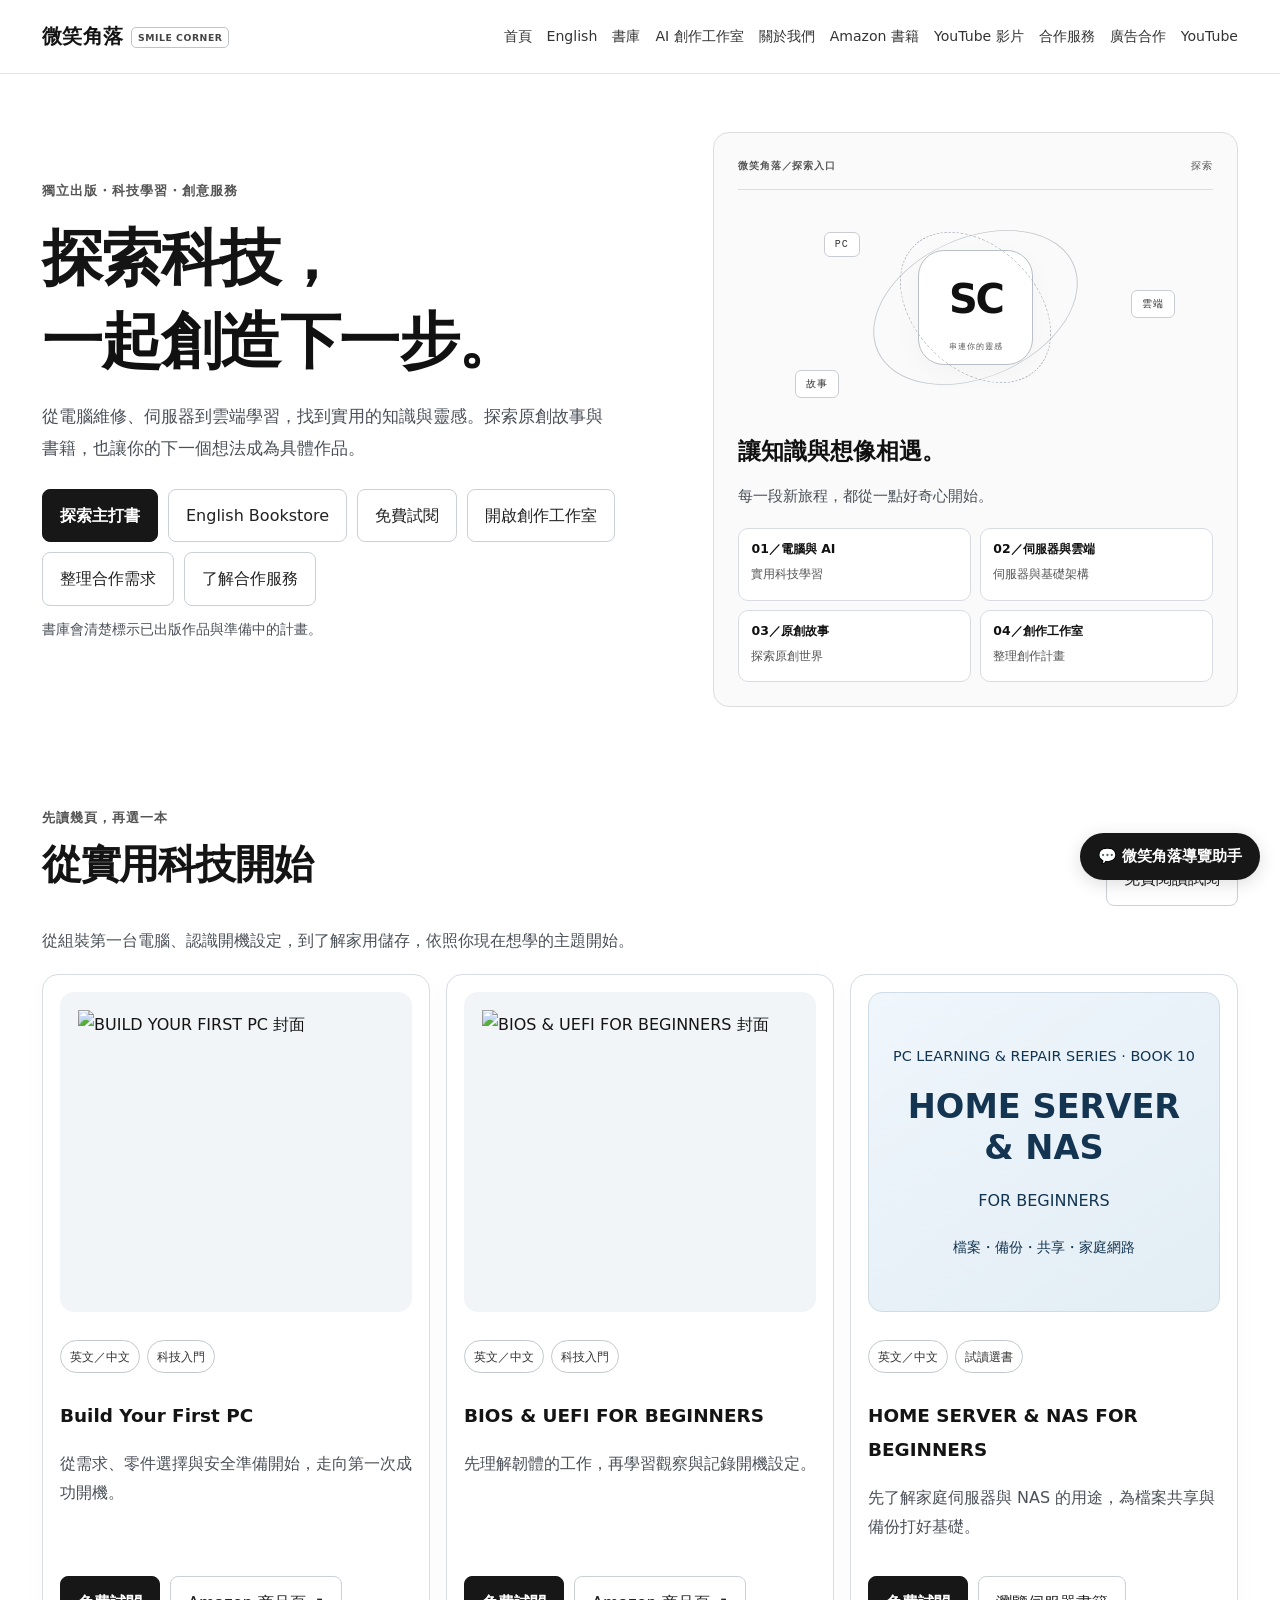
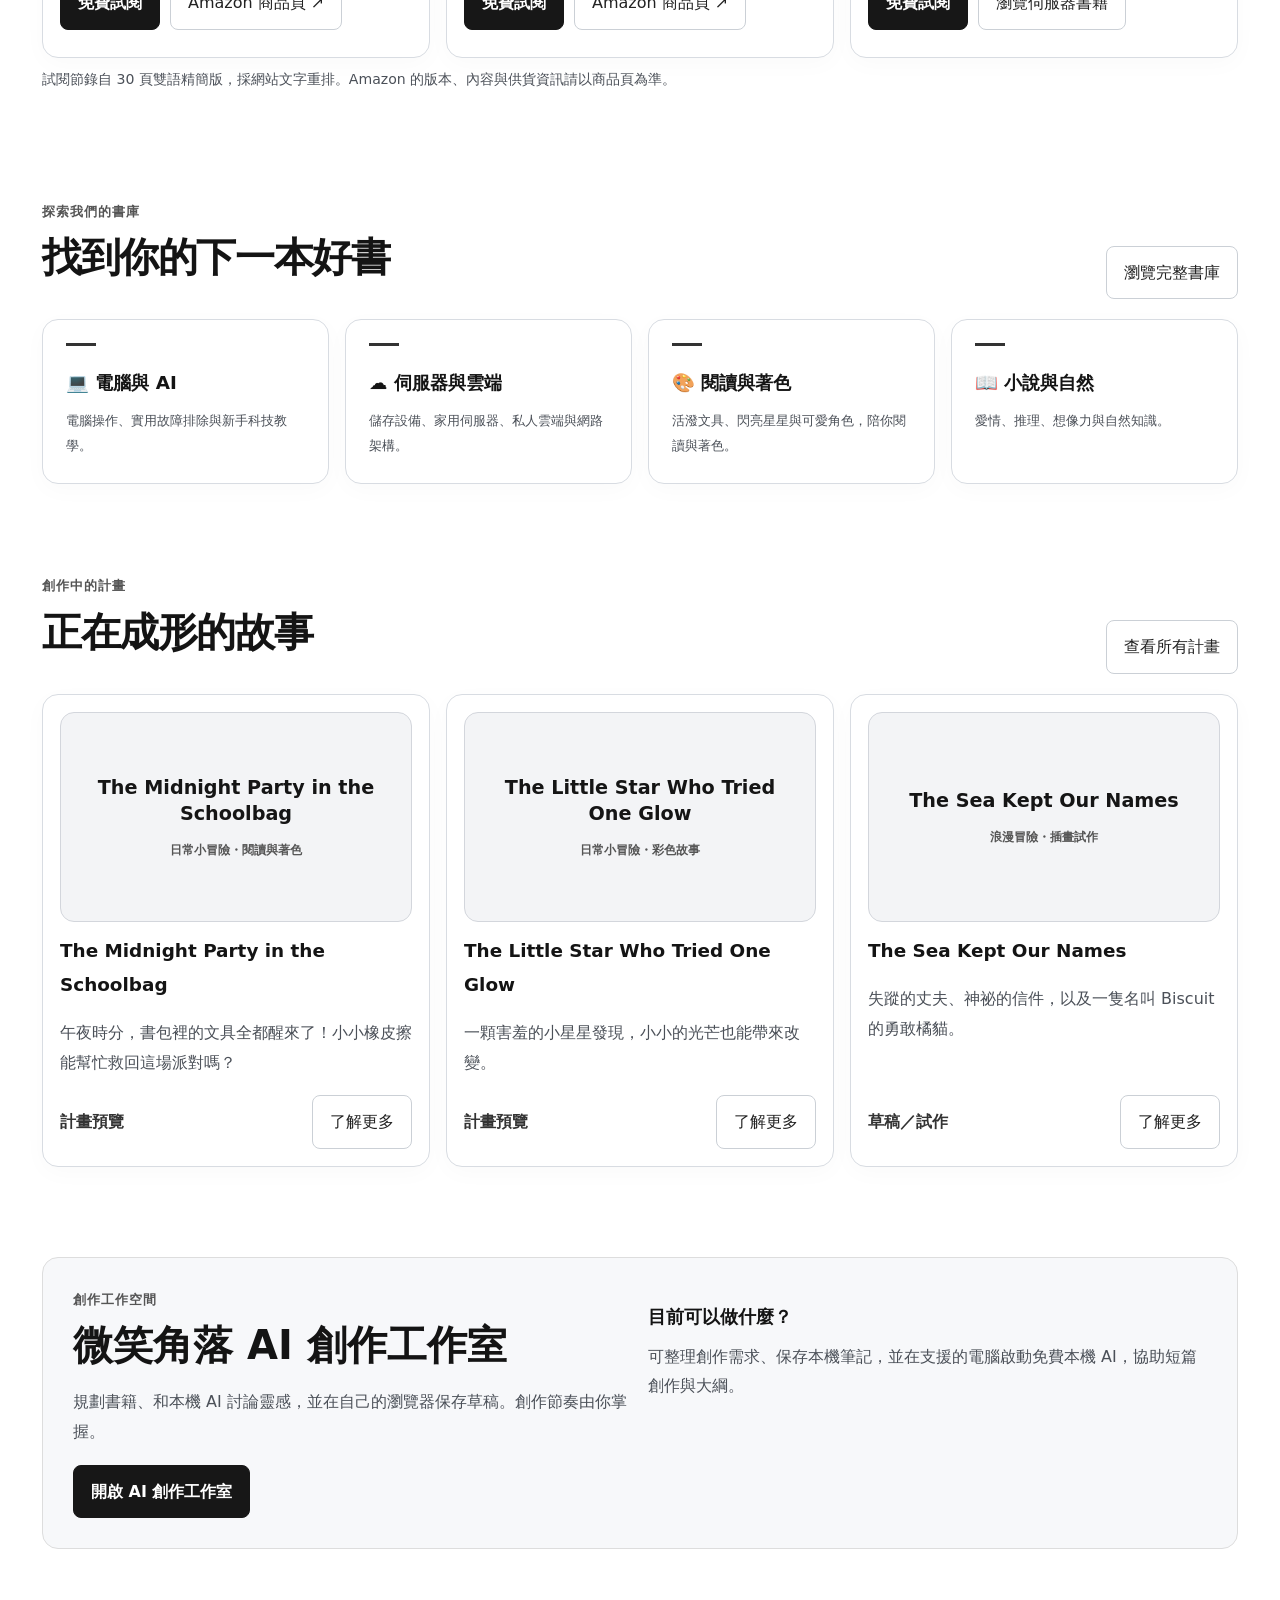
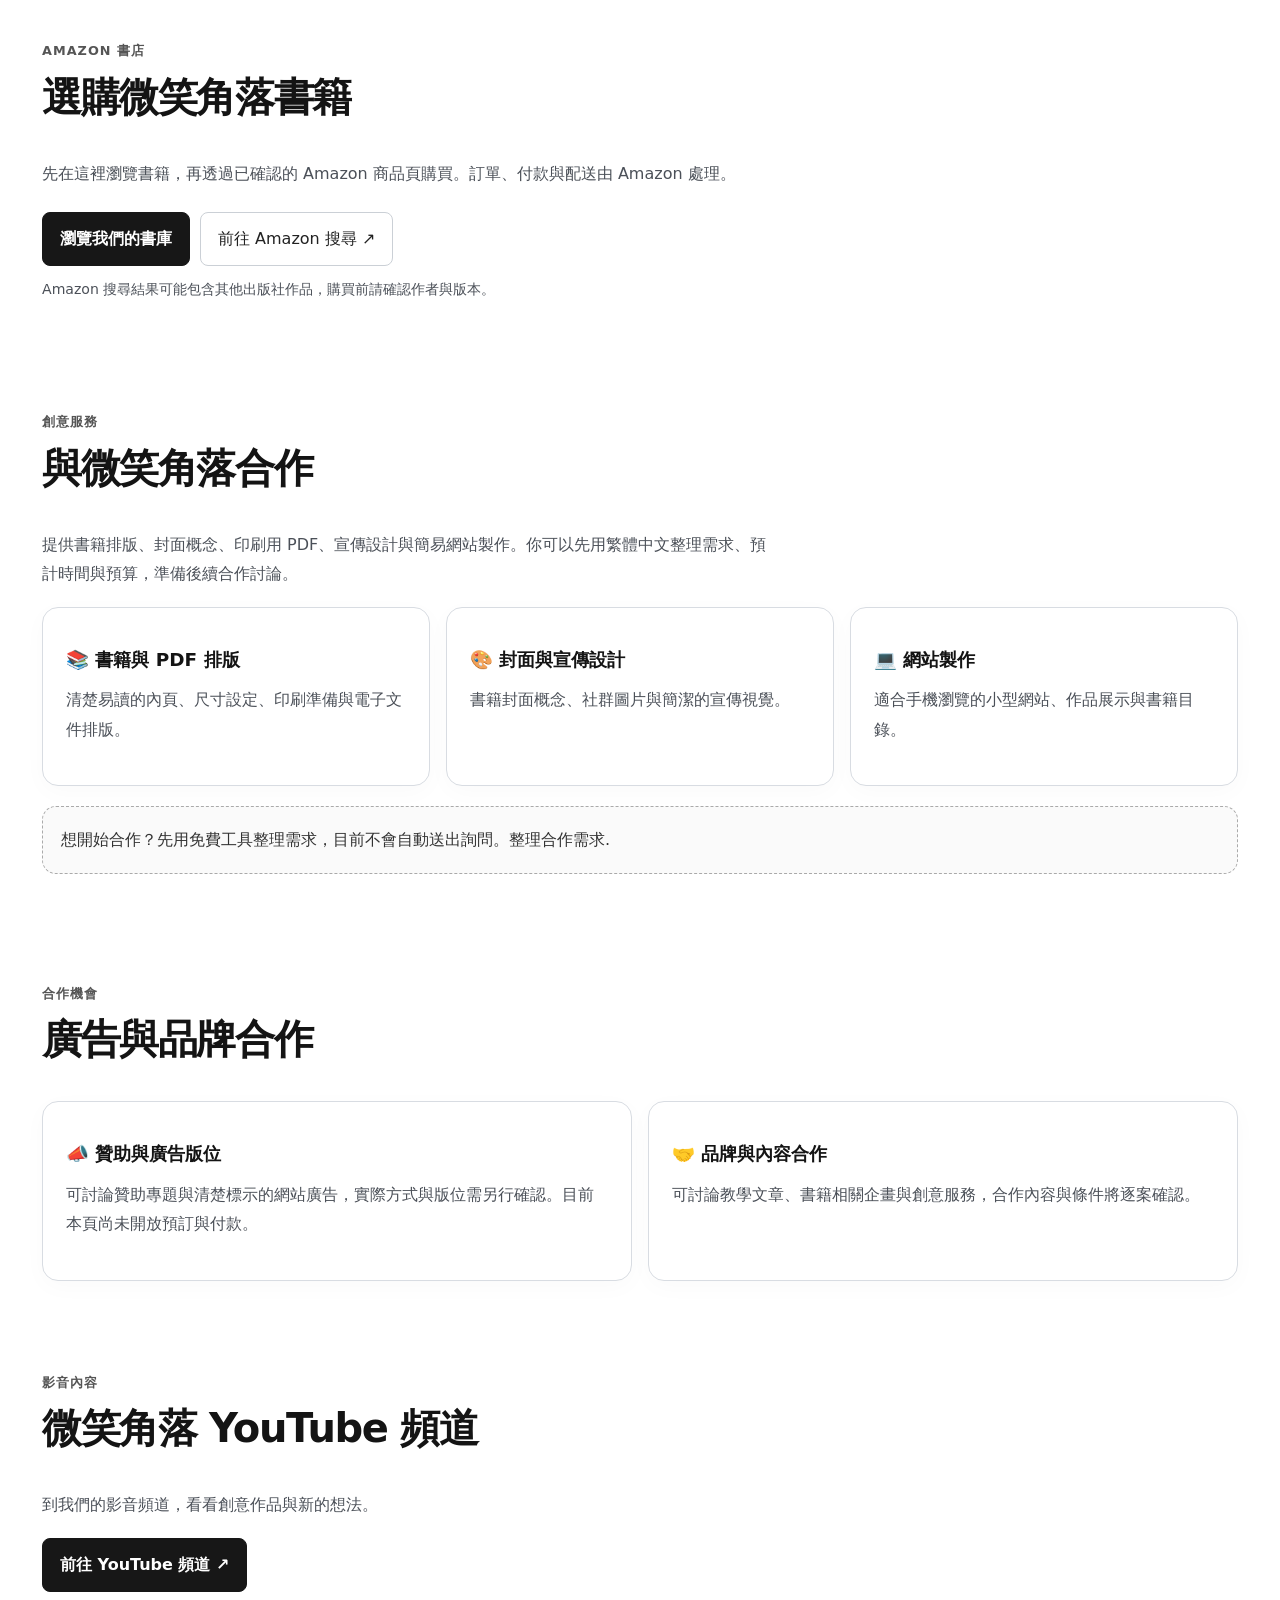
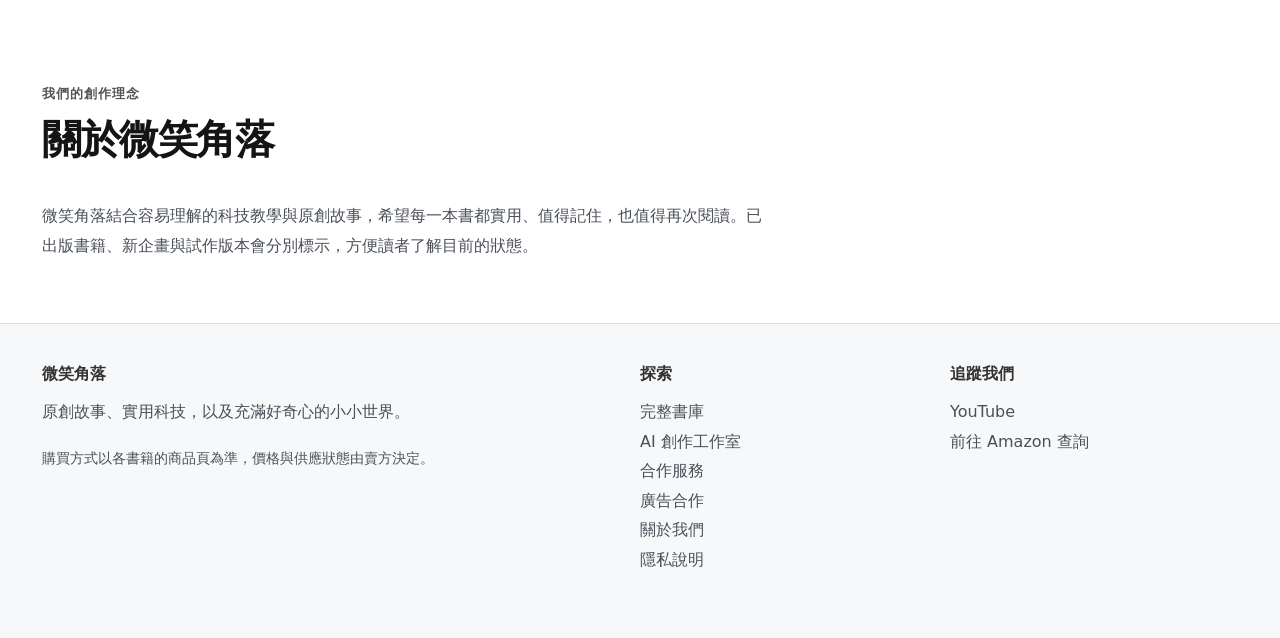
==== commit e934379c: "Link English bookstore from existing pages and sitemap" ====
--- a/index.html
+++ b/index.html
@@ -1,2 +1,2 @@
 <!DOCTYPE html>
-<html lang="zh-Hant"><head><meta charset="utf-8"/><meta content="width=device-width,initial-scale=1" name="viewport"/><meta content="#ffffff" name="theme-color"/><title>微笑角落｜書籍・科技・創意合作</title><meta content="微笑角落提供電腦與伺服器學習書籍、原創故事、創作工具與設計合作服務。" name="description"/><link href="style.css?v=20261103-catalog-ai1" rel="stylesheet"/><link href="featured.css?v=20261103-1" rel="stylesheet"/></head><body><header><div class="wrap nav"><a class="brand" href="index.html">微笑角落 <span>SMILE CORNER</span></a><nav class="links"><a href="index.html">首頁</a><a href="books.html">書庫</a><a href="ai-studio.html">AI 創作工作室</a><a href="index.html#about">關於我們</a><a href="books.html">Amazon 書籍</a><a href="index.html#video">YouTube 影片</a><a href="index.html#services">合作服務</a><a href="index.html#advertise">廣告合作</a><a href="https://www.youtube.com/channel/UCiMfU5up2GtF8NHKtxO75PA" rel="noopener noreferrer" target="_blank">YouTube</a></nav></div></header><main><div class="wrap"><section class="hero"><div><div class="kicker">獨立出版・科技學習・創意服務</div><h1>探索科技，<br/><span class="hero-accent">一起創造下一步。</span></h1><p class="lead">從電腦維修、伺服器到雲端學習，找到實用的知識與靈感。探索原創故事與書籍，也讓你的下一個想法成為具體作品。</p><div class="actions"><a class="btn primary" href="#featured">探索主打書</a><a class="btn secondary" href="samples.html">免費試閱</a><a class="btn secondary" href="ai-studio.html">開啟創作工作室</a><a class="btn secondary" href="services.html">整理合作需求</a><a class="btn secondary" href="#services">了解合作服務</a></div><p class="small">書庫會清楚標示已出版作品與準備中的計畫。</p></div><div class="hero-card card"><div class="console-top"><span class="kicker">微笑角落／探索入口</span><span class="console-label">探索</span></div><div aria-hidden="true" class="tech-orbit"><div class="orbit-ring"></div><div class="orbit-ring inner"></div><div class="orbit-core">SC<span>串連你的靈感</span></div><span class="orbit-node node-a">PC</span><span class="orbit-node node-b">雲端</span><span class="orbit-node node-c">故事</span></div><h2>讓知識與想像相遇。</h2><p>每一段新旅程，都從一點好奇心開始。</p><div class="mini"><a class="stat" href="books.html#pc"><strong>01／電腦與 AI</strong><span>實用科技學習</span></a><a class="stat" href="books.html#server"><strong>02／伺服器與雲端</strong><span>伺服器與基礎架構</span></a><a class="stat" href="books.html#fiction"><strong>03／原創故事</strong><span>探索原創世界</span></a><a class="stat" href="ai-studio.html"><strong>04／創作工作室</strong><span>整理創作計畫</span></a></div></div></section><section aria-labelledby="featured-title" id="featured"><div class="section-head"><div><div class="kicker">先讀幾頁，再選一本</div><h2 id="featured-title">從實用科技開始</h2></div><a class="btn ghost" href="samples.html">免費閱讀試閱</a></div><p class="section-copy">從組裝第一台電腦、認識開機設定，到了解家用儲存，依照你現在想學的主題開始。</p><div class="grid3 featured-books"><article class="product"><a aria-label="試閱 BUILD YOUR FIRST PC" class="featured-cover" href="samples.html#first-pc"><img alt="BUILD YOUR FIRST PC 封面" height="500" loading="lazy" referrerpolicy="no-referrer" src="https://images-na.ssl-images-amazon.com/images/P/B0HJTVBDZ1._SY600_.jpg" width="314"/></a><div class="tags"><span class="tag">英文／中文</span><span class="tag">科技入門</span></div><h3>Build Your First PC</h3><p>從需求、零件選擇與安全準備開始，走向第一次成功開機。</p><div class="actions"><a class="btn primary" href="samples.html#first-pc">免費試閱</a><a class="btn secondary" href="https://www.amazon.com/dp/B0HJTVBDZ1" rel="noopener noreferrer" target="_blank">Amazon 商品頁 ↗</a></div></article><article class="product"><a aria-label="試閱 BIOS &amp; UEFI FOR BEGINNERS" class="featured-cover" href="samples.html#bios"><img alt="BIOS &amp; UEFI FOR BEGINNERS 封面" height="500" loading="lazy" referrerpolicy="no-referrer" src="https://images-na.ssl-images-amazon.com/images/P/B0HK3487PP._SY600_.jpg" width="314"/></a><div class="tags"><span class="tag">英文／中文</span><span class="tag">科技入門</span></div><h3>BIOS &amp; UEFI FOR BEGINNERS</h3><p>先理解韌體的工作，再學習觀察與記錄開機設定。</p><div class="actions"><a class="btn primary" href="samples.html#bios">免費試閱</a><a class="btn secondary" href="https://www.amazon.com/dp/B0HK3487PP" rel="noopener noreferrer" target="_blank">Amazon 商品頁 ↗</a></div></article><article class="product"><a aria-label="試閱 HOME SERVER &amp; NAS FOR BEGINNERS" class="featured-cover type-cover" href="samples.html#home-server"><small>PC LEARNING &amp; REPAIR SERIES · BOOK 10</small><strong>HOME SERVER<br/>&amp; NAS</strong><span>FOR BEGINNERS</span><small>檔案・備份・共享・家庭網路</small></a><div class="tags"><span class="tag">英文／中文</span><span class="tag">試讀選書</span></div><h3>HOME SERVER &amp; NAS FOR BEGINNERS</h3><p>先了解家庭伺服器與 NAS 的用途，為檔案共享與備份打好基礎。</p><div class="actions"><a class="btn primary" href="samples.html#home-server">免費試閱</a><a class="btn secondary" href="books.html#server">瀏覽伺服器書籍</a></div></article></div><p class="small">試閱節錄自 30 頁雙語精簡版，採網站文字重排。Amazon 的版本、內容與供貨資訊請以商品頁為準。</p></section><section id="collections"><div class="section-head"><div><div class="kicker">探索我們的書庫</div><h2>找到你的下一本好書</h2></div><a class="btn ghost" href="books.html">瀏覽完整書庫</a></div><div class="grid4"><a class="card category" href="books.html#pc"><b>💻 電腦與 AI</b><small>電腦操作、實用故障排除與新手科技教學。</small></a><a class="card category" href="books.html#server"><b>☁️ 伺服器與雲端</b><small>儲存設備、家用伺服器、私人雲端與網路架構。</small></a><a class="card category" href="books.html#color"><b>🎨 閱讀與著色</b><small>活潑文具、閃亮星星與可愛角色，陪你閱讀與著色。</small></a><a class="card category" href="books.html#fiction"><b>📖 小說與自然</b><small>愛情、推理、想像力與自然知識。</small></a></div></section><section><div class="section-head"><div><div class="kicker">創作中的計畫</div><h2>正在成形的故事</h2></div><a class="btn ghost" href="books.html">查看所有計畫</a></div><div class="grid3"><article class="product"><div class="cover cute">The Midnight Party in the Schoolbag<small>日常小冒險・閱讀與著色</small></div><h3>The Midnight Party in the Schoolbag</h3><p>午夜時分，書包裡的文具全都醒來了！小小橡皮擦能幫忙救回這場派對嗎？</p><div class="product-foot"><span class="price">計畫預覽</span><a class="btn secondary" href="books.html#color">了解更多</a></div></article><article class="product"><div class="cover cute">The Little Star Who Tried One Glow<small>日常小冒險・彩色故事</small></div><h3>The Little Star Who Tried One Glow</h3><p>一顆害羞的小星星發現，小小的光芒也能帶來改變。</p><div class="product-foot"><span class="price">計畫預覽</span><a class="btn secondary" href="books.html#color">了解更多</a></div></article><article class="product"><div class="cover romance">The Sea Kept Our Names<small>浪漫冒險・插畫試作</small></div><h3>The Sea Kept Our Names</h3><p>失蹤的丈夫、神祕的信件，以及一隻名叫 Biscuit 的勇敢橘貓。</p><div class="product-foot"><span class="price">草稿／試作</span><a class="btn secondary" href="books.html#fiction">了解更多</a></div></article></div></section><section><div class="highlight"><div class="grid2"><div><div class="kicker">創作工作空間</div><h2>微笑角落 AI 創作工作室</h2><p>規劃書籍、和本機 AI 討論靈感，並在自己的瀏覽器保存草稿。創作節奏由你掌握。</p><a class="btn primary" href="ai-studio.html">開啟 AI 創作工作室</a></div><div><h3>目前可以做什麼？</h3><p>可整理創作需求、保存本機筆記，並在支援的電腦啟動免費本機 AI，協助短篇創作與大綱。</p></div></div></div></section><section id="bookstore"><div class="section-head"><div><div class="kicker">Amazon 書店</div><h2>選購微笑角落書籍</h2></div></div><p class="section-copy">先在這裡瀏覽書籍，再透過已確認的 Amazon 商品頁購買。訂單、付款與配送由 Amazon 處理。</p><div class="actions"><a class="btn primary" href="books.html">瀏覽我們的書庫</a><a class="btn secondary" href="https://www.amazon.com/s?k=Smile+Corner&amp;i=stripbooks" rel="noopener noreferrer" target="_blank">前往 Amazon 搜尋 ↗</a></div><p class="small">Amazon 搜尋結果可能包含其他出版社作品，購買前請確認作者與版本。</p></section><section id="services"><div class="section-head"><div><div class="kicker">創意服務</div><h2>與微笑角落合作</h2></div></div><p class="section-copy">提供書籍排版、封面概念、印刷用 PDF、宣傳設計與簡易網站製作。你可以先用繁體中文整理需求、預計時間與預算，準備後續合作討論。</p><div class="grid3"><article class="card"><h3>📚 書籍與 PDF 排版</h3><p>清楚易讀的內頁、尺寸設定、印刷準備與電子文件排版。</p></article><article class="card"><h3>🎨 封面與宣傳設計</h3><p>書籍封面概念、社群圖片與簡潔的宣傳視覺。</p></article><article class="card"><h3>💻 網站製作</h3><p>適合手機瀏覽的小型網站、作品展示與書籍目錄。</p></article></div><p class="notice" style="margin-top:20px">想開始合作？先用免費工具整理需求，目前不會自動送出詢問。<a href="services.html">整理合作需求</a>.</p></section><section id="advertise"><div class="section-head"><div><div class="kicker">合作機會</div><h2>廣告與品牌合作</h2></div></div><div class="grid2"><div class="card"><h3>📣 贊助與廣告版位</h3><p>可討論贊助專題與清楚標示的網站廣告，實際方式與版位需另行確認。目前本頁尚未開放預訂與付款。</p></div><div class="card"><h3>🤝 品牌與內容合作</h3><p>可討論教學文章、書籍相關企畫與創意服務，合作內容與條件將逐案確認。</p></div></div></section><section id="video"><div class="section-head"><div><div class="kicker">影音內容</div><h2>微笑角落 YouTube 頻道</h2></div></div><p class="section-copy">到我們的影音頻道，看看創意作品與新的想法。</p><a class="btn primary" href="https://www.youtube.com/channel/UCiMfU5up2GtF8NHKtxO75PA" rel="noopener noreferrer" target="_blank">前往 YouTube 頻道 ↗</a></section><section id="about"><div class="section-head"><div><div class="kicker">我們的創作理念</div><h2>關於微笑角落</h2></div></div><p class="section-copy">微笑角落結合容易理解的科技教學與原創故事，希望每一本書都實用、值得記住，也值得再次閱讀。已出版書籍、新企畫與試作版本會分別標示，方便讀者了解目前的狀態。</p></section></div></main><footer><div class="wrap footer-grid"><div><strong>微笑角落</strong><p>原創故事、實用科技，以及充滿好奇心的小小世界。</p><p class="small">購買方式以各書籍的商品頁為準，價格與供應狀態由賣方決定。</p></div><div><strong>探索</strong><p><a href="books.html">完整書庫</a><br/><a href="ai-studio.html">AI 創作工作室</a><br/><a href="index.html#services">合作服務</a><br/><a href="index.html#advertise">廣告合作</a><br/><a href="index.html#about">關於我們</a><br/><a href="privacy.html">隱私說明</a></p></div><div><strong>追蹤我們</strong><p><a href="https://www.youtube.com/channel/UCiMfU5up2GtF8NHKtxO75PA" rel="noopener noreferrer" target="_blank">YouTube</a><br/><a href="https://www.amazon.com/s?k=Smile+Corner&amp;i=stripbooks" rel="noopener noreferrer" target="_blank">前往 Amazon 查詢</a></p></div></div></footer><script defer="" src="smile-guide.js"></script></body></html>
+<html lang="zh-Hant"><head><meta charset="utf-8"/><meta content="width=device-width,initial-scale=1" name="viewport"/><meta content="#ffffff" name="theme-color"/><title>微笑角落｜書籍・科技・創意合作</title><link rel="alternate" hreflang="en" href="https://dudu19801105-netizen.github.io/smile-corner-shop/en.html"/><meta content="微笑角落提供電腦與伺服器學習書籍、原創故事、創作工具與設計合作服務。" name="description"/><link href="style.css?v=20261103-catalog-ai1" rel="stylesheet"/><link href="featured.css?v=20261103-1" rel="stylesheet"/></head><body><header><div class="wrap nav"><a class="brand" href="index.html">微笑角落 <span>SMILE CORNER</span></a><nav class="links"><a href="index.html">首頁</a><a href="en.html" lang="en">English</a><a href="books.html">書庫</a><a href="ai-studio.html">AI 創作工作室</a><a href="index.html#about">關於我們</a><a href="books.html">Amazon 書籍</a><a href="index.html#video">YouTube 影片</a><a href="index.html#services">合作服務</a><a href="index.html#advertise">廣告合作</a><a href="https://www.youtube.com/channel/UCiMfU5up2GtF8NHKtxO75PA" rel="noopener noreferrer" target="_blank">YouTube</a></nav></div></header><main><div class="wrap"><section class="hero"><div><div class="kicker">獨立出版・科技學習・創意服務</div><h1>探索科技，<br/><span class="hero-accent">一起創造下一步。</span></h1><p class="lead">從電腦維修、伺服器到雲端學習，找到實用的知識與靈感。探索原創故事與書籍，也讓你的下一個想法成為具體作品。</p><div class="actions"><a class="btn primary" href="#featured">探索主打書</a><a class="btn secondary" href="en.html" lang="en">English Bookstore</a><a class="btn secondary" href="samples.html">免費試閱</a><a class="btn secondary" href="ai-studio.html">開啟創作工作室</a><a class="btn secondary" href="services.html">整理合作需求</a><a class="btn secondary" href="#services">了解合作服務</a></div><p class="small">書庫會清楚標示已出版作品與準備中的計畫。</p></div><div class="hero-card card"><div class="console-top"><span class="kicker">微笑角落／探索入口</span><span class="console-label">探索</span></div><div aria-hidden="true" class="tech-orbit"><div class="orbit-ring"></div><div class="orbit-ring inner"></div><div class="orbit-core">SC<span>串連你的靈感</span></div><span class="orbit-node node-a">PC</span><span class="orbit-node node-b">雲端</span><span class="orbit-node node-c">故事</span></div><h2>讓知識與想像相遇。</h2><p>每一段新旅程，都從一點好奇心開始。</p><div class="mini"><a class="stat" href="books.html#pc"><strong>01／電腦與 AI</strong><span>實用科技學習</span></a><a class="stat" href="books.html#server"><strong>02／伺服器與雲端</strong><span>伺服器與基礎架構</span></a><a class="stat" href="books.html#fiction"><strong>03／原創故事</strong><span>探索原創世界</span></a><a class="stat" href="ai-studio.html"><strong>04／創作工作室</strong><span>整理創作計畫</span></a></div></div></section><section aria-labelledby="featured-title" id="featured"><div class="section-head"><div><div class="kicker">先讀幾頁，再選一本</div><h2 id="featured-title">從實用科技開始</h2></div><a class="btn ghost" href="samples.html">免費閱讀試閱</a></div><p class="section-copy">從組裝第一台電腦、認識開機設定，到了解家用儲存，依照你現在想學的主題開始。</p><div class="grid3 featured-books"><article class="product"><a aria-label="試閱 BUILD YOUR FIRST PC" class="featured-cover" href="samples.html#first-pc"><img alt="BUILD YOUR FIRST PC 封面" height="500" loading="lazy" referrerpolicy="no-referrer" src="https://images-na.ssl-images-amazon.com/images/P/B0HJTVBDZ1._SY600_.jpg" width="314"/></a><div class="tags"><span class="tag">英文／中文</span><span class="tag">科技入門</span></div><h3>Build Your First PC</h3><p>從需求、零件選擇與安全準備開始，走向第一次成功開機。</p><div class="actions"><a class="btn primary" href="samples.html#first-pc">免費試閱</a><a class="btn secondary" href="https://www.amazon.com/dp/B0HJTVBDZ1" rel="noopener noreferrer" target="_blank">Amazon 商品頁 ↗</a></div></article><article class="product"><a aria-label="試閱 BIOS &amp; UEFI FOR BEGINNERS" class="featured-cover" href="samples.html#bios"><img alt="BIOS &amp; UEFI FOR BEGINNERS 封面" height="500" loading="lazy" referrerpolicy="no-referrer" src="https://images-na.ssl-images-amazon.com/images/P/B0HK3487PP._SY600_.jpg" width="314"/></a><div class="tags"><span class="tag">英文／中文</span><span class="tag">科技入門</span></div><h3>BIOS &amp; UEFI FOR BEGINNERS</h3><p>先理解韌體的工作，再學習觀察與記錄開機設定。</p><div class="actions"><a class="btn primary" href="samples.html#bios">免費試閱</a><a class="btn secondary" href="https://www.amazon.com/dp/B0HK3487PP" rel="noopener noreferrer" target="_blank">Amazon 商品頁 ↗</a></div></article><article class="product"><a aria-label="試閱 HOME SERVER &amp; NAS FOR BEGINNERS" class="featured-cover type-cover" href="samples.html#home-server"><small>PC LEARNING &amp; REPAIR SERIES · BOOK 10</small><strong>HOME SERVER<br/>&amp; NAS</strong><span>FOR BEGINNERS</span><small>檔案・備份・共享・家庭網路</small></a><div class="tags"><span class="tag">英文／中文</span><span class="tag">試讀選書</span></div><h3>HOME SERVER &amp; NAS FOR BEGINNERS</h3><p>先了解家庭伺服器與 NAS 的用途，為檔案共享與備份打好基礎。</p><div class="actions"><a class="btn primary" href="samples.html#home-server">免費試閱</a><a class="btn secondary" href="books.html#server">瀏覽伺服器書籍</a></div></article></div><p class="small">試閱節錄自 30 頁雙語精簡版，採網站文字重排。Amazon 的版本、內容與供貨資訊請以商品頁為準。</p></section><section id="collections"><div class="section-head"><div><div class="kicker">探索我們的書庫</div><h2>找到你的下一本好書</h2></div><a class="btn ghost" href="books.html">瀏覽完整書庫</a></div><div class="grid4"><a class="card category" href="books.html#pc"><b>💻 電腦與 AI</b><small>電腦操作、實用故障排除與新手科技教學。</small></a><a class="card category" href="books.html#server"><b>☁️ 伺服器與雲端</b><small>儲存設備、家用伺服器、私人雲端與網路架構。</small></a><a class="card category" href="books.html#color"><b>🎨 閱讀與著色</b><small>活潑文具、閃亮星星與可愛角色，陪你閱讀與著色。</small></a><a class="card category" href="books.html#fiction"><b>📖 小說與自然</b><small>愛情、推理、想像力與自然知識。</small></a></div></section><section><div class="section-head"><div><div class="kicker">創作中的計畫</div><h2>正在成形的故事</h2></div><a class="btn ghost" href="books.html">查看所有計畫</a></div><div class="grid3"><article class="product"><div class="cover cute">The Midnight Party in the Schoolbag<small>日常小冒險・閱讀與著色</small></div><h3>The Midnight Party in the Schoolbag</h3><p>午夜時分，書包裡的文具全都醒來了！小小橡皮擦能幫忙救回這場派對嗎？</p><div class="product-foot"><span class="price">計畫預覽</span><a class="btn secondary" href="books.html#color">了解更多</a></div></article><article class="product"><div class="cover cute">The Little Star Who Tried One Glow<small>日常小冒險・彩色故事</small></div><h3>The Little Star Who Tried One Glow</h3><p>一顆害羞的小星星發現，小小的光芒也能帶來改變。</p><div class="product-foot"><span class="price">計畫預覽</span><a class="btn secondary" href="books.html#color">了解更多</a></div></article><article class="product"><div class="cover romance">The Sea Kept Our Names<small>浪漫冒險・插畫試作</small></div><h3>The Sea Kept Our Names</h3><p>失蹤的丈夫、神祕的信件，以及一隻名叫 Biscuit 的勇敢橘貓。</p><div class="product-foot"><span class="price">草稿／試作</span><a class="btn secondary" href="books.html#fiction">了解更多</a></div></article></div></section><section><div class="highlight"><div class="grid2"><div><div class="kicker">創作工作空間</div><h2>微笑角落 AI 創作工作室</h2><p>規劃書籍、和本機 AI 討論靈感，並在自己的瀏覽器保存草稿。創作節奏由你掌握。</p><a class="btn primary" href="ai-studio.html">開啟 AI 創作工作室</a></div><div><h3>目前可以做什麼？</h3><p>可整理創作需求、保存本機筆記，並在支援的電腦啟動免費本機 AI，協助短篇創作與大綱。</p></div></div></div></section><section id="bookstore"><div class="section-head"><div><div class="kicker">Amazon 書店</div><h2>選購微笑角落書籍</h2></div></div><p class="section-copy">先在這裡瀏覽書籍，再透過已確認的 Amazon 商品頁購買。訂單、付款與配送由 Amazon 處理。</p><div class="actions"><a class="btn primary" href="books.html">瀏覽我們的書庫</a><a class="btn secondary" href="https://www.amazon.com/s?k=Smile+Corner&amp;i=stripbooks" rel="noopener noreferrer" target="_blank">前往 Amazon 搜尋 ↗</a></div><p class="small">Amazon 搜尋結果可能包含其他出版社作品，購買前請確認作者與版本。</p></section><section id="services"><div class="section-head"><div><div class="kicker">創意服務</div><h2>與微笑角落合作</h2></div></div><p class="section-copy">提供書籍排版、封面概念、印刷用 PDF、宣傳設計與簡易網站製作。你可以先用繁體中文整理需求、預計時間與預算，準備後續合作討論。</p><div class="grid3"><article class="card"><h3>📚 書籍與 PDF 排版</h3><p>清楚易讀的內頁、尺寸設定、印刷準備與電子文件排版。</p></article><article class="card"><h3>🎨 封面與宣傳設計</h3><p>書籍封面概念、社群圖片與簡潔的宣傳視覺。</p></article><article class="card"><h3>💻 網站製作</h3><p>適合手機瀏覽的小型網站、作品展示與書籍目錄。</p></article></div><p class="notice" style="margin-top:20px">想開始合作？先用免費工具整理需求，目前不會自動送出詢問。<a href="services.html">整理合作需求</a>.</p></section><section id="advertise"><div class="section-head"><div><div class="kicker">合作機會</div><h2>廣告與品牌合作</h2></div></div><div class="grid2"><div class="card"><h3>📣 贊助與廣告版位</h3><p>可討論贊助專題與清楚標示的網站廣告，實際方式與版位需另行確認。目前本頁尚未開放預訂與付款。</p></div><div class="card"><h3>🤝 品牌與內容合作</h3><p>可討論教學文章、書籍相關企畫與創意服務，合作內容與條件將逐案確認。</p></div></div></section><section id="video"><div class="section-head"><div><div class="kicker">影音內容</div><h2>微笑角落 YouTube 頻道</h2></div></div><p class="section-copy">到我們的影音頻道，看看創意作品與新的想法。</p><a class="btn primary" href="https://www.youtube.com/channel/UCiMfU5up2GtF8NHKtxO75PA" rel="noopener noreferrer" target="_blank">前往 YouTube 頻道 ↗</a></section><section id="about"><div class="section-head"><div><div class="kicker">我們的創作理念</div><h2>關於微笑角落</h2></div></div><p class="section-copy">微笑角落結合容易理解的科技教學與原創故事，希望每一本書都實用、值得記住，也值得再次閱讀。已出版書籍、新企畫與試作版本會分別標示，方便讀者了解目前的狀態。</p></section></div></main><footer><div class="wrap footer-grid"><div><strong>微笑角落</strong><p>原創故事、實用科技，以及充滿好奇心的小小世界。</p><p class="small">購買方式以各書籍的商品頁為準，價格與供應狀態由賣方決定。</p></div><div><strong>探索</strong><p><a href="books.html">完整書庫</a><br/><a href="ai-studio.html">AI 創作工作室</a><br/><a href="index.html#services">合作服務</a><br/><a href="index.html#advertise">廣告合作</a><br/><a href="index.html#about">關於我們</a><br/><a href="privacy.html">隱私說明</a></p></div><div><strong>追蹤我們</strong><p><a href="https://www.youtube.com/channel/UCiMfU5up2GtF8NHKtxO75PA" rel="noopener noreferrer" target="_blank">YouTube</a><br/><a href="https://www.amazon.com/s?k=Smile+Corner&amp;i=stripbooks" rel="noopener noreferrer" target="_blank">前往 Amazon 查詢</a></p></div></div></footer><script defer="" src="smile-guide.js"></script></body></html>
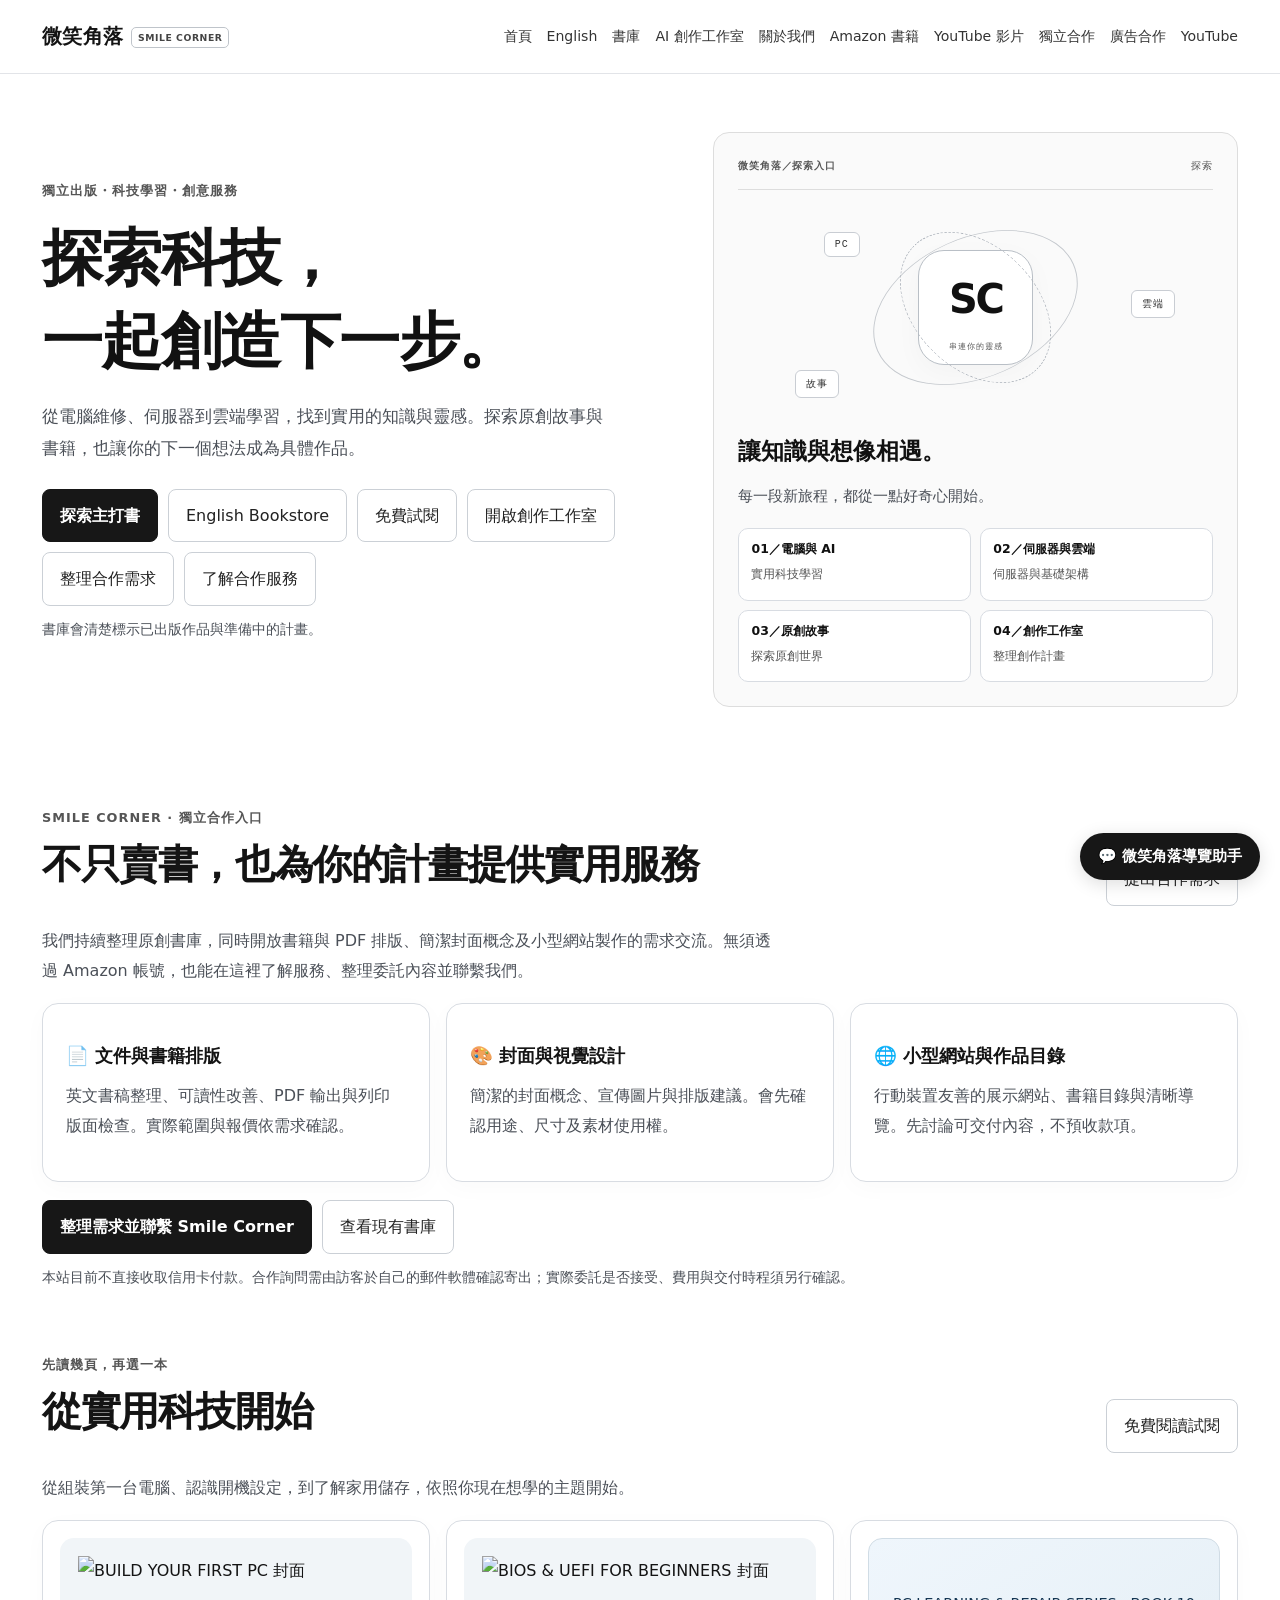
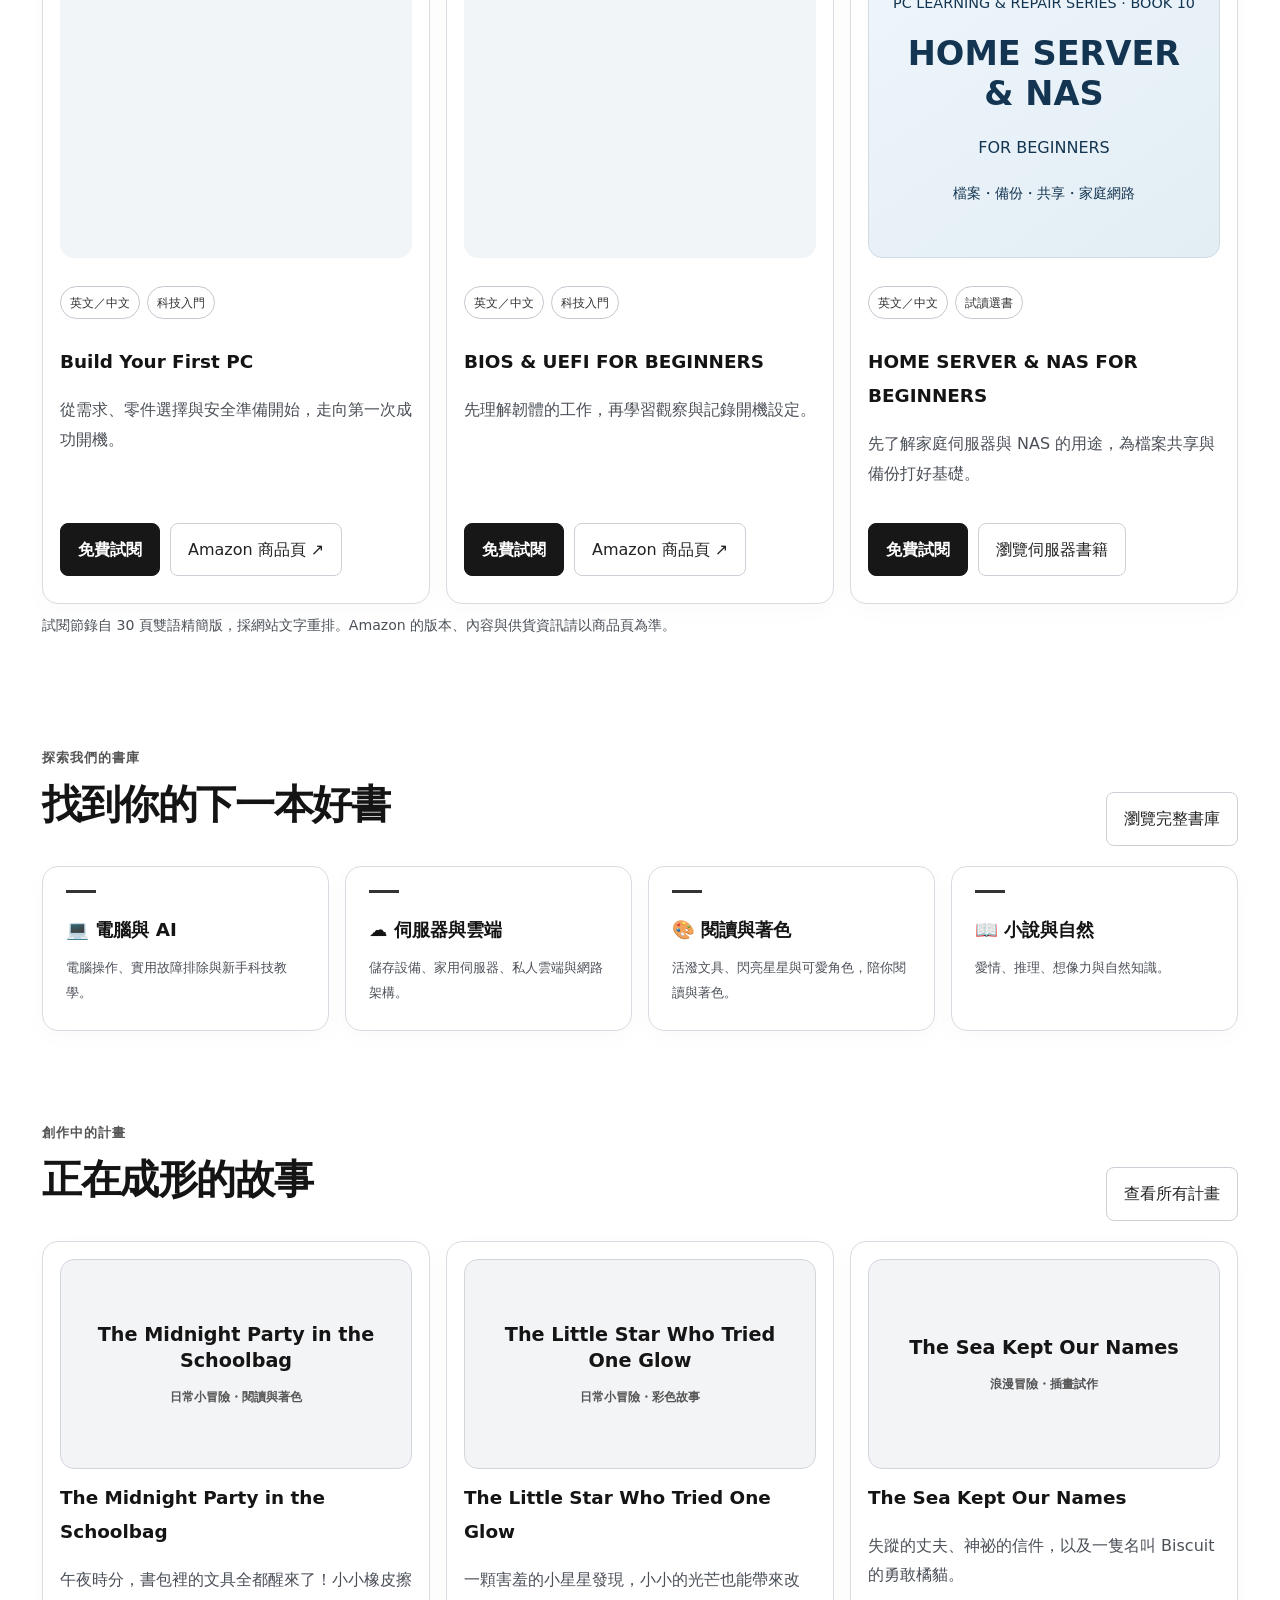
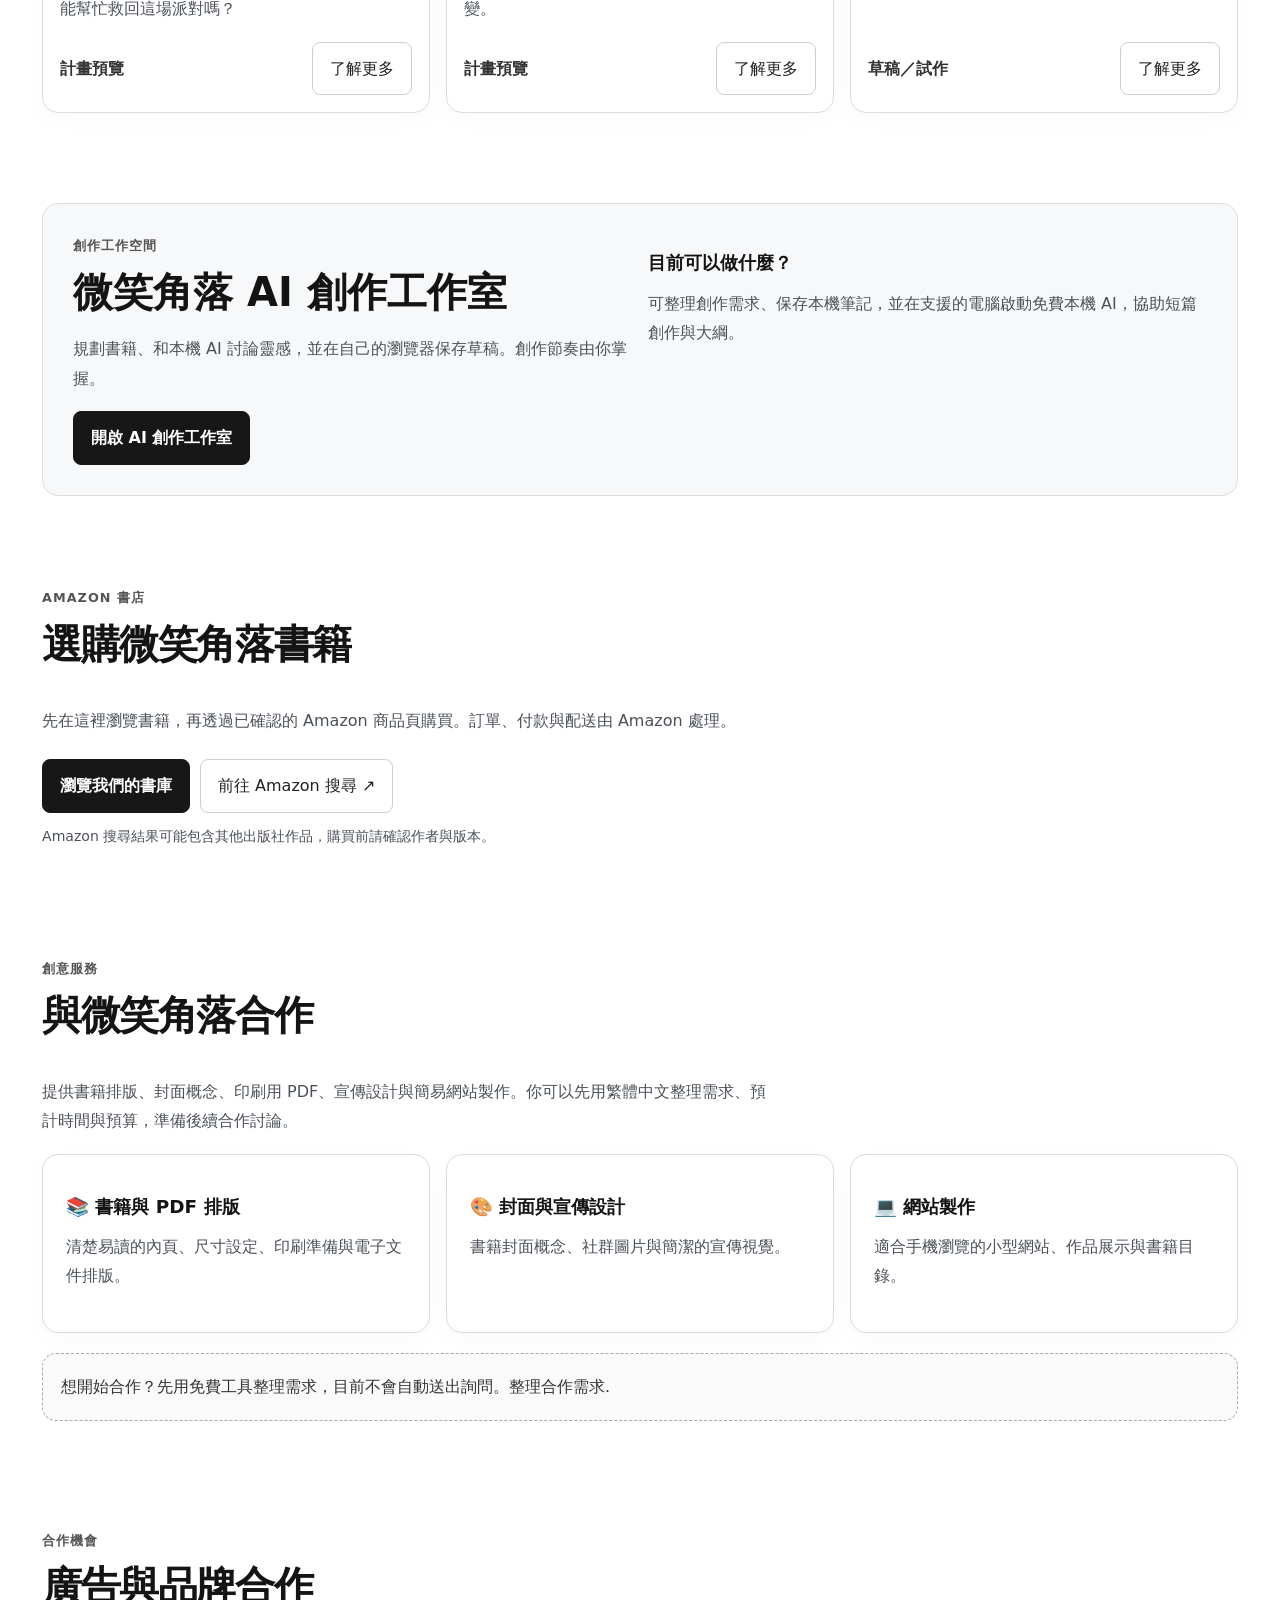
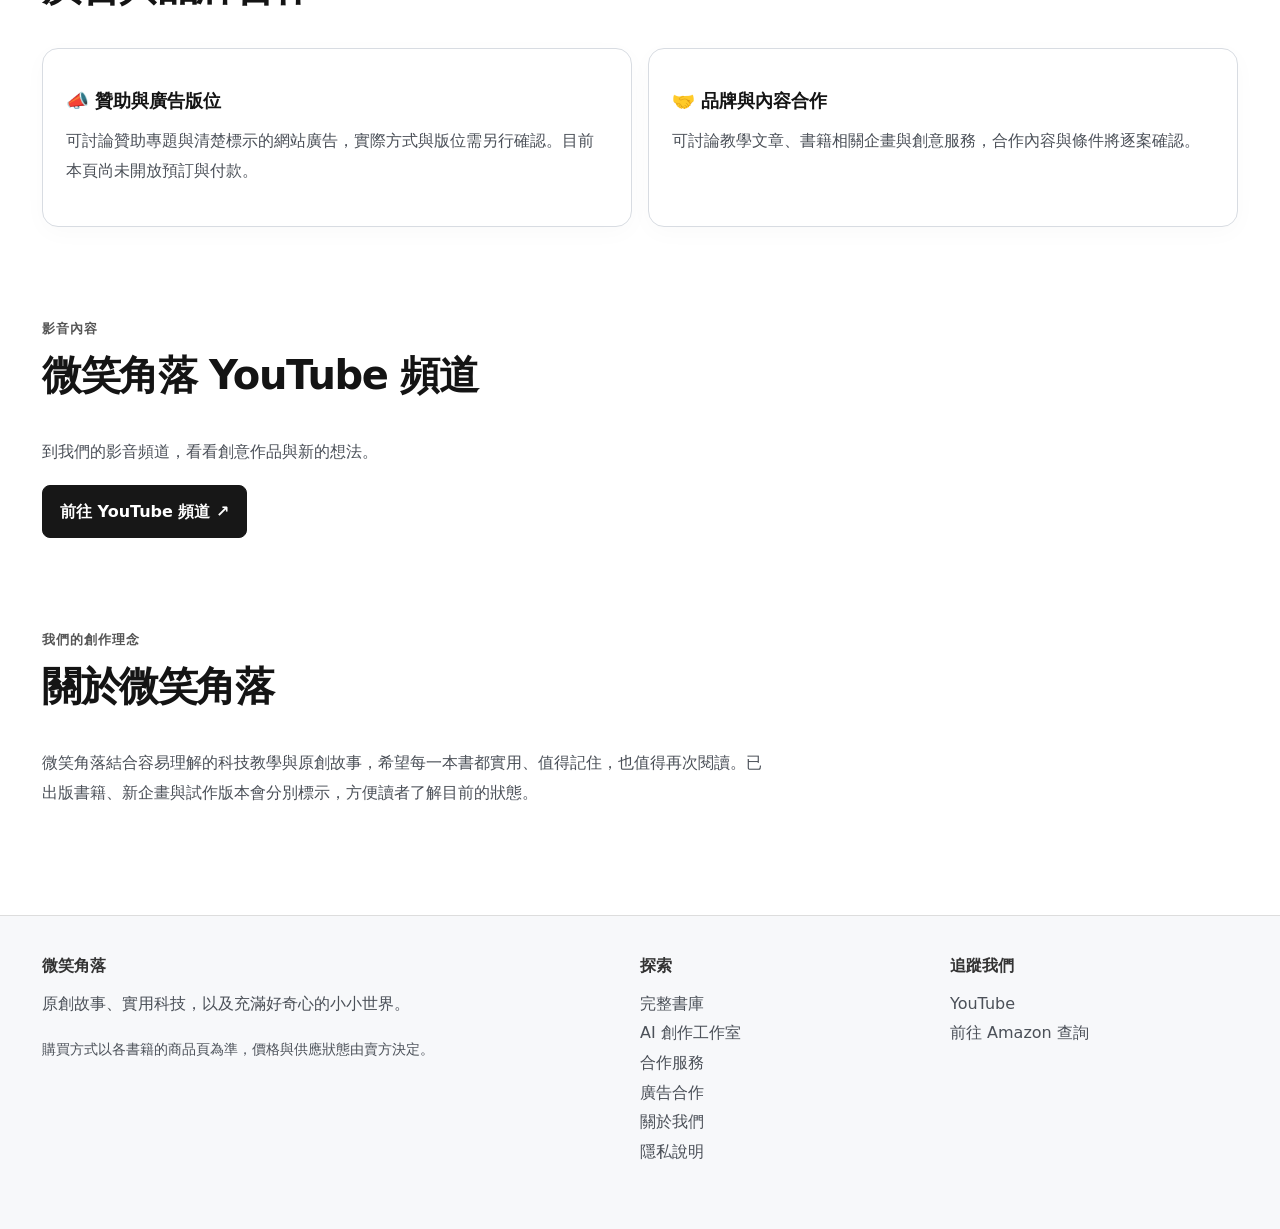
==== commit d977429e: "Feature independent Smile Corner services and contact pathway" ====
--- a/index.html
+++ b/index.html
@@ -1,2 +1,2 @@
 <!DOCTYPE html>
-<html lang="zh-Hant"><head><meta charset="utf-8"/><meta content="width=device-width,initial-scale=1" name="viewport"/><meta content="#ffffff" name="theme-color"/><title>微笑角落｜書籍・科技・創意合作</title><link rel="alternate" hreflang="en" href="https://dudu19801105-netizen.github.io/smile-corner-shop/en.html"/><meta content="微笑角落提供電腦與伺服器學習書籍、原創故事、創作工具與設計合作服務。" name="description"/><link href="style.css?v=20261103-catalog-ai1" rel="stylesheet"/><link href="featured.css?v=20261103-1" rel="stylesheet"/></head><body><header><div class="wrap nav"><a class="brand" href="index.html">微笑角落 <span>SMILE CORNER</span></a><nav class="links"><a href="index.html">首頁</a><a href="en.html" lang="en">English</a><a href="books.html">書庫</a><a href="ai-studio.html">AI 創作工作室</a><a href="index.html#about">關於我們</a><a href="books.html">Amazon 書籍</a><a href="index.html#video">YouTube 影片</a><a href="index.html#services">合作服務</a><a href="index.html#advertise">廣告合作</a><a href="https://www.youtube.com/channel/UCiMfU5up2GtF8NHKtxO75PA" rel="noopener noreferrer" target="_blank">YouTube</a></nav></div></header><main><div class="wrap"><section class="hero"><div><div class="kicker">獨立出版・科技學習・創意服務</div><h1>探索科技，<br/><span class="hero-accent">一起創造下一步。</span></h1><p class="lead">從電腦維修、伺服器到雲端學習，找到實用的知識與靈感。探索原創故事與書籍，也讓你的下一個想法成為具體作品。</p><div class="actions"><a class="btn primary" href="#featured">探索主打書</a><a class="btn secondary" href="en.html" lang="en">English Bookstore</a><a class="btn secondary" href="samples.html">免費試閱</a><a class="btn secondary" href="ai-studio.html">開啟創作工作室</a><a class="btn secondary" href="services.html">整理合作需求</a><a class="btn secondary" href="#services">了解合作服務</a></div><p class="small">書庫會清楚標示已出版作品與準備中的計畫。</p></div><div class="hero-card card"><div class="console-top"><span class="kicker">微笑角落／探索入口</span><span class="console-label">探索</span></div><div aria-hidden="true" class="tech-orbit"><div class="orbit-ring"></div><div class="orbit-ring inner"></div><div class="orbit-core">SC<span>串連你的靈感</span></div><span class="orbit-node node-a">PC</span><span class="orbit-node node-b">雲端</span><span class="orbit-node node-c">故事</span></div><h2>讓知識與想像相遇。</h2><p>每一段新旅程，都從一點好奇心開始。</p><div class="mini"><a class="stat" href="books.html#pc"><strong>01／電腦與 AI</strong><span>實用科技學習</span></a><a class="stat" href="books.html#server"><strong>02／伺服器與雲端</strong><span>伺服器與基礎架構</span></a><a class="stat" href="books.html#fiction"><strong>03／原創故事</strong><span>探索原創世界</span></a><a class="stat" href="ai-studio.html"><strong>04／創作工作室</strong><span>整理創作計畫</span></a></div></div></section><section aria-labelledby="featured-title" id="featured"><div class="section-head"><div><div class="kicker">先讀幾頁，再選一本</div><h2 id="featured-title">從實用科技開始</h2></div><a class="btn ghost" href="samples.html">免費閱讀試閱</a></div><p class="section-copy">從組裝第一台電腦、認識開機設定，到了解家用儲存，依照你現在想學的主題開始。</p><div class="grid3 featured-books"><article class="product"><a aria-label="試閱 BUILD YOUR FIRST PC" class="featured-cover" href="samples.html#first-pc"><img alt="BUILD YOUR FIRST PC 封面" height="500" loading="lazy" referrerpolicy="no-referrer" src="https://images-na.ssl-images-amazon.com/images/P/B0HJTVBDZ1._SY600_.jpg" width="314"/></a><div class="tags"><span class="tag">英文／中文</span><span class="tag">科技入門</span></div><h3>Build Your First PC</h3><p>從需求、零件選擇與安全準備開始，走向第一次成功開機。</p><div class="actions"><a class="btn primary" href="samples.html#first-pc">免費試閱</a><a class="btn secondary" href="https://www.amazon.com/dp/B0HJTVBDZ1" rel="noopener noreferrer" target="_blank">Amazon 商品頁 ↗</a></div></article><article class="product"><a aria-label="試閱 BIOS &amp; UEFI FOR BEGINNERS" class="featured-cover" href="samples.html#bios"><img alt="BIOS &amp; UEFI FOR BEGINNERS 封面" height="500" loading="lazy" referrerpolicy="no-referrer" src="https://images-na.ssl-images-amazon.com/images/P/B0HK3487PP._SY600_.jpg" width="314"/></a><div class="tags"><span class="tag">英文／中文</span><span class="tag">科技入門</span></div><h3>BIOS &amp; UEFI FOR BEGINNERS</h3><p>先理解韌體的工作，再學習觀察與記錄開機設定。</p><div class="actions"><a class="btn primary" href="samples.html#bios">免費試閱</a><a class="btn secondary" href="https://www.amazon.com/dp/B0HK3487PP" rel="noopener noreferrer" target="_blank">Amazon 商品頁 ↗</a></div></article><article class="product"><a aria-label="試閱 HOME SERVER &amp; NAS FOR BEGINNERS" class="featured-cover type-cover" href="samples.html#home-server"><small>PC LEARNING &amp; REPAIR SERIES · BOOK 10</small><strong>HOME SERVER<br/>&amp; NAS</strong><span>FOR BEGINNERS</span><small>檔案・備份・共享・家庭網路</small></a><div class="tags"><span class="tag">英文／中文</span><span class="tag">試讀選書</span></div><h3>HOME SERVER &amp; NAS FOR BEGINNERS</h3><p>先了解家庭伺服器與 NAS 的用途，為檔案共享與備份打好基礎。</p><div class="actions"><a class="btn primary" href="samples.html#home-server">免費試閱</a><a class="btn secondary" href="books.html#server">瀏覽伺服器書籍</a></div></article></div><p class="small">試閱節錄自 30 頁雙語精簡版，採網站文字重排。Amazon 的版本、內容與供貨資訊請以商品頁為準。</p></section><section id="collections"><div class="section-head"><div><div class="kicker">探索我們的書庫</div><h2>找到你的下一本好書</h2></div><a class="btn ghost" href="books.html">瀏覽完整書庫</a></div><div class="grid4"><a class="card category" href="books.html#pc"><b>💻 電腦與 AI</b><small>電腦操作、實用故障排除與新手科技教學。</small></a><a class="card category" href="books.html#server"><b>☁️ 伺服器與雲端</b><small>儲存設備、家用伺服器、私人雲端與網路架構。</small></a><a class="card category" href="books.html#color"><b>🎨 閱讀與著色</b><small>活潑文具、閃亮星星與可愛角色，陪你閱讀與著色。</small></a><a class="card category" href="books.html#fiction"><b>📖 小說與自然</b><small>愛情、推理、想像力與自然知識。</small></a></div></section><section><div class="section-head"><div><div class="kicker">創作中的計畫</div><h2>正在成形的故事</h2></div><a class="btn ghost" href="books.html">查看所有計畫</a></div><div class="grid3"><article class="product"><div class="cover cute">The Midnight Party in the Schoolbag<small>日常小冒險・閱讀與著色</small></div><h3>The Midnight Party in the Schoolbag</h3><p>午夜時分，書包裡的文具全都醒來了！小小橡皮擦能幫忙救回這場派對嗎？</p><div class="product-foot"><span class="price">計畫預覽</span><a class="btn secondary" href="books.html#color">了解更多</a></div></article><article class="product"><div class="cover cute">The Little Star Who Tried One Glow<small>日常小冒險・彩色故事</small></div><h3>The Little Star Who Tried One Glow</h3><p>一顆害羞的小星星發現，小小的光芒也能帶來改變。</p><div class="product-foot"><span class="price">計畫預覽</span><a class="btn secondary" href="books.html#color">了解更多</a></div></article><article class="product"><div class="cover romance">The Sea Kept Our Names<small>浪漫冒險・插畫試作</small></div><h3>The Sea Kept Our Names</h3><p>失蹤的丈夫、神祕的信件，以及一隻名叫 Biscuit 的勇敢橘貓。</p><div class="product-foot"><span class="price">草稿／試作</span><a class="btn secondary" href="books.html#fiction">了解更多</a></div></article></div></section><section><div class="highlight"><div class="grid2"><div><div class="kicker">創作工作空間</div><h2>微笑角落 AI 創作工作室</h2><p>規劃書籍、和本機 AI 討論靈感，並在自己的瀏覽器保存草稿。創作節奏由你掌握。</p><a class="btn primary" href="ai-studio.html">開啟 AI 創作工作室</a></div><div><h3>目前可以做什麼？</h3><p>可整理創作需求、保存本機筆記，並在支援的電腦啟動免費本機 AI，協助短篇創作與大綱。</p></div></div></div></section><section id="bookstore"><div class="section-head"><div><div class="kicker">Amazon 書店</div><h2>選購微笑角落書籍</h2></div></div><p class="section-copy">先在這裡瀏覽書籍，再透過已確認的 Amazon 商品頁購買。訂單、付款與配送由 Amazon 處理。</p><div class="actions"><a class="btn primary" href="books.html">瀏覽我們的書庫</a><a class="btn secondary" href="https://www.amazon.com/s?k=Smile+Corner&amp;i=stripbooks" rel="noopener noreferrer" target="_blank">前往 Amazon 搜尋 ↗</a></div><p class="small">Amazon 搜尋結果可能包含其他出版社作品，購買前請確認作者與版本。</p></section><section id="services"><div class="section-head"><div><div class="kicker">創意服務</div><h2>與微笑角落合作</h2></div></div><p class="section-copy">提供書籍排版、封面概念、印刷用 PDF、宣傳設計與簡易網站製作。你可以先用繁體中文整理需求、預計時間與預算，準備後續合作討論。</p><div class="grid3"><article class="card"><h3>📚 書籍與 PDF 排版</h3><p>清楚易讀的內頁、尺寸設定、印刷準備與電子文件排版。</p></article><article class="card"><h3>🎨 封面與宣傳設計</h3><p>書籍封面概念、社群圖片與簡潔的宣傳視覺。</p></article><article class="card"><h3>💻 網站製作</h3><p>適合手機瀏覽的小型網站、作品展示與書籍目錄。</p></article></div><p class="notice" style="margin-top:20px">想開始合作？先用免費工具整理需求，目前不會自動送出詢問。<a href="services.html">整理合作需求</a>.</p></section><section id="advertise"><div class="section-head"><div><div class="kicker">合作機會</div><h2>廣告與品牌合作</h2></div></div><div class="grid2"><div class="card"><h3>📣 贊助與廣告版位</h3><p>可討論贊助專題與清楚標示的網站廣告，實際方式與版位需另行確認。目前本頁尚未開放預訂與付款。</p></div><div class="card"><h3>🤝 品牌與內容合作</h3><p>可討論教學文章、書籍相關企畫與創意服務，合作內容與條件將逐案確認。</p></div></div></section><section id="video"><div class="section-head"><div><div class="kicker">影音內容</div><h2>微笑角落 YouTube 頻道</h2></div></div><p class="section-copy">到我們的影音頻道，看看創意作品與新的想法。</p><a class="btn primary" href="https://www.youtube.com/channel/UCiMfU5up2GtF8NHKtxO75PA" rel="noopener noreferrer" target="_blank">前往 YouTube 頻道 ↗</a></section><section id="about"><div class="section-head"><div><div class="kicker">我們的創作理念</div><h2>關於微笑角落</h2></div></div><p class="section-copy">微笑角落結合容易理解的科技教學與原創故事，希望每一本書都實用、值得記住，也值得再次閱讀。已出版書籍、新企畫與試作版本會分別標示，方便讀者了解目前的狀態。</p></section></div></main><footer><div class="wrap footer-grid"><div><strong>微笑角落</strong><p>原創故事、實用科技，以及充滿好奇心的小小世界。</p><p class="small">購買方式以各書籍的商品頁為準，價格與供應狀態由賣方決定。</p></div><div><strong>探索</strong><p><a href="books.html">完整書庫</a><br/><a href="ai-studio.html">AI 創作工作室</a><br/><a href="index.html#services">合作服務</a><br/><a href="index.html#advertise">廣告合作</a><br/><a href="index.html#about">關於我們</a><br/><a href="privacy.html">隱私說明</a></p></div><div><strong>追蹤我們</strong><p><a href="https://www.youtube.com/channel/UCiMfU5up2GtF8NHKtxO75PA" rel="noopener noreferrer" target="_blank">YouTube</a><br/><a href="https://www.amazon.com/s?k=Smile+Corner&amp;i=stripbooks" rel="noopener noreferrer" target="_blank">前往 Amazon 查詢</a></p></div></div></footer><script defer="" src="smile-guide.js"></script></body></html>
+<html lang="zh-Hant"><head><meta charset="utf-8"/><meta content="width=device-width,initial-scale=1" name="viewport"/><meta content="#ffffff" name="theme-color"/><title>微笑角落｜書籍・科技・創意合作</title><link rel="alternate" hreflang="en" href="https://dudu19801105-netizen.github.io/smile-corner-shop/en.html"/><meta content="微笑角落提供電腦與伺服器學習書籍、原創故事、創作工具與設計合作服務。" name="description"/><link href="style.css?v=20261103-catalog-ai1" rel="stylesheet"/><link href="featured.css?v=20261103-1" rel="stylesheet"/></head><body><header><div class="wrap nav"><a class="brand" href="index.html">微笑角落 <span>SMILE CORNER</span></a><nav class="links"><a href="index.html">首頁</a><a href="en.html" lang="en">English</a><a href="books.html">書庫</a><a href="ai-studio.html">AI 創作工作室</a><a href="index.html#about">關於我們</a><a href="books.html">Amazon 書籍</a><a href="index.html#video">YouTube 影片</a><a href="index.html#independent">獨立合作</a><a href="index.html#advertise">廣告合作</a><a href="https://www.youtube.com/channel/UCiMfU5up2GtF8NHKtxO75PA" rel="noopener noreferrer" target="_blank">YouTube</a></nav></div></header><main><div class="wrap"><section class="hero"><div><div class="kicker">獨立出版・科技學習・創意服務</div><h1>探索科技，<br/><span class="hero-accent">一起創造下一步。</span></h1><p class="lead">從電腦維修、伺服器到雲端學習，找到實用的知識與靈感。探索原創故事與書籍，也讓你的下一個想法成為具體作品。</p><div class="actions"><a class="btn primary" href="#featured">探索主打書</a><a class="btn secondary" href="en.html" lang="en">English Bookstore</a><a class="btn secondary" href="samples.html">免費試閱</a><a class="btn secondary" href="ai-studio.html">開啟創作工作室</a><a class="btn secondary" href="services.html">整理合作需求</a><a class="btn secondary" href="#services">了解合作服務</a></div><p class="small">書庫會清楚標示已出版作品與準備中的計畫。</p></div><div class="hero-card card"><div class="console-top"><span class="kicker">微笑角落／探索入口</span><span class="console-label">探索</span></div><div aria-hidden="true" class="tech-orbit"><div class="orbit-ring"></div><div class="orbit-ring inner"></div><div class="orbit-core">SC<span>串連你的靈感</span></div><span class="orbit-node node-a">PC</span><span class="orbit-node node-b">雲端</span><span class="orbit-node node-c">故事</span></div><h2>讓知識與想像相遇。</h2><p>每一段新旅程，都從一點好奇心開始。</p><div class="mini"><a class="stat" href="books.html#pc"><strong>01／電腦與 AI</strong><span>實用科技學習</span></a><a class="stat" href="books.html#server"><strong>02／伺服器與雲端</strong><span>伺服器與基礎架構</span></a><a class="stat" href="books.html#fiction"><strong>03／原創故事</strong><span>探索原創世界</span></a><a class="stat" href="ai-studio.html"><strong>04／創作工作室</strong><span>整理創作計畫</span></a></div></div></section><section id="independent" aria-labelledby="independent-title"><div class="section-head"><div><div class="kicker">Smile Corner · 獨立合作入口</div><h2 id="independent-title">不只賣書，也為你的計畫提供實用服務</h2></div><a class="btn ghost" href="services.html">提出合作需求</a></div><p class="section-copy">我們持續整理原創書庫，同時開放書籍與 PDF 排版、簡潔封面概念及小型網站製作的需求交流。無須透過 Amazon 帳號，也能在這裡了解服務、整理委託內容並聯繫我們。</p><div class="grid3"><article class="card"><h3>📄 文件與書籍排版</h3><p>英文書稿整理、可讀性改善、PDF 輸出與列印版面檢查。實際範圍與報價依需求確認。</p></article><article class="card"><h3>🎨 封面與視覺設計</h3><p>簡潔的封面概念、宣傳圖片與排版建議。會先確認用途、尺寸及素材使用權。</p></article><article class="card"><h3>🌐 小型網站與作品目錄</h3><p>行動裝置友善的展示網站、書籍目錄與清晰導覽。先討論可交付內容，不預收款項。</p></article></div><div class="actions" style="margin-top:18px"><a class="btn primary" href="services.html">整理需求並聯繫 Smile Corner</a><a class="btn secondary" href="books.html">查看現有書庫</a></div><p class="small">本站目前不直接收取信用卡付款。合作詢問需由訪客於自己的郵件軟體確認寄出；實際委託是否接受、費用與交付時程須另行確認。</p><section aria-labelledby="featured-title" id="featured"><div class="section-head"><div><div class="kicker">先讀幾頁，再選一本</div><h2 id="featured-title">從實用科技開始</h2></div><a class="btn ghost" href="samples.html">免費閱讀試閱</a></div><p class="section-copy">從組裝第一台電腦、認識開機設定，到了解家用儲存，依照你現在想學的主題開始。</p><div class="grid3 featured-books"><article class="product"><a aria-label="試閱 BUILD YOUR FIRST PC" class="featured-cover" href="samples.html#first-pc"><img alt="BUILD YOUR FIRST PC 封面" height="500" loading="lazy" referrerpolicy="no-referrer" src="https://images-na.ssl-images-amazon.com/images/P/B0HJTVBDZ1._SY600_.jpg" width="314"/></a><div class="tags"><span class="tag">英文／中文</span><span class="tag">科技入門</span></div><h3>Build Your First PC</h3><p>從需求、零件選擇與安全準備開始，走向第一次成功開機。</p><div class="actions"><a class="btn primary" href="samples.html#first-pc">免費試閱</a><a class="btn secondary" href="https://www.amazon.com/dp/B0HJTVBDZ1" rel="noopener noreferrer" target="_blank">Amazon 商品頁 ↗</a></div></article><article class="product"><a aria-label="試閱 BIOS &amp; UEFI FOR BEGINNERS" class="featured-cover" href="samples.html#bios"><img alt="BIOS &amp; UEFI FOR BEGINNERS 封面" height="500" loading="lazy" referrerpolicy="no-referrer" src="https://images-na.ssl-images-amazon.com/images/P/B0HK3487PP._SY600_.jpg" width="314"/></a><div class="tags"><span class="tag">英文／中文</span><span class="tag">科技入門</span></div><h3>BIOS &amp; UEFI FOR BEGINNERS</h3><p>先理解韌體的工作，再學習觀察與記錄開機設定。</p><div class="actions"><a class="btn primary" href="samples.html#bios">免費試閱</a><a class="btn secondary" href="https://www.amazon.com/dp/B0HK3487PP" rel="noopener noreferrer" target="_blank">Amazon 商品頁 ↗</a></div></article><article class="product"><a aria-label="試閱 HOME SERVER &amp; NAS FOR BEGINNERS" class="featured-cover type-cover" href="samples.html#home-server"><small>PC LEARNING &amp; REPAIR SERIES · BOOK 10</small><strong>HOME SERVER<br/>&amp; NAS</strong><span>FOR BEGINNERS</span><small>檔案・備份・共享・家庭網路</small></a><div class="tags"><span class="tag">英文／中文</span><span class="tag">試讀選書</span></div><h3>HOME SERVER &amp; NAS FOR BEGINNERS</h3><p>先了解家庭伺服器與 NAS 的用途，為檔案共享與備份打好基礎。</p><div class="actions"><a class="btn primary" href="samples.html#home-server">免費試閱</a><a class="btn secondary" href="books.html#server">瀏覽伺服器書籍</a></div></article></div><p class="small">試閱節錄自 30 頁雙語精簡版，採網站文字重排。Amazon 的版本、內容與供貨資訊請以商品頁為準。</p></section><section id="collections"><div class="section-head"><div><div class="kicker">探索我們的書庫</div><h2>找到你的下一本好書</h2></div><a class="btn ghost" href="books.html">瀏覽完整書庫</a></div><div class="grid4"><a class="card category" href="books.html#pc"><b>💻 電腦與 AI</b><small>電腦操作、實用故障排除與新手科技教學。</small></a><a class="card category" href="books.html#server"><b>☁️ 伺服器與雲端</b><small>儲存設備、家用伺服器、私人雲端與網路架構。</small></a><a class="card category" href="books.html#color"><b>🎨 閱讀與著色</b><small>活潑文具、閃亮星星與可愛角色，陪你閱讀與著色。</small></a><a class="card category" href="books.html#fiction"><b>📖 小說與自然</b><small>愛情、推理、想像力與自然知識。</small></a></div></section><section><div class="section-head"><div><div class="kicker">創作中的計畫</div><h2>正在成形的故事</h2></div><a class="btn ghost" href="books.html">查看所有計畫</a></div><div class="grid3"><article class="product"><div class="cover cute">The Midnight Party in the Schoolbag<small>日常小冒險・閱讀與著色</small></div><h3>The Midnight Party in the Schoolbag</h3><p>午夜時分，書包裡的文具全都醒來了！小小橡皮擦能幫忙救回這場派對嗎？</p><div class="product-foot"><span class="price">計畫預覽</span><a class="btn secondary" href="books.html#color">了解更多</a></div></article><article class="product"><div class="cover cute">The Little Star Who Tried One Glow<small>日常小冒險・彩色故事</small></div><h3>The Little Star Who Tried One Glow</h3><p>一顆害羞的小星星發現，小小的光芒也能帶來改變。</p><div class="product-foot"><span class="price">計畫預覽</span><a class="btn secondary" href="books.html#color">了解更多</a></div></article><article class="product"><div class="cover romance">The Sea Kept Our Names<small>浪漫冒險・插畫試作</small></div><h3>The Sea Kept Our Names</h3><p>失蹤的丈夫、神祕的信件，以及一隻名叫 Biscuit 的勇敢橘貓。</p><div class="product-foot"><span class="price">草稿／試作</span><a class="btn secondary" href="books.html#fiction">了解更多</a></div></article></div></section><section><div class="highlight"><div class="grid2"><div><div class="kicker">創作工作空間</div><h2>微笑角落 AI 創作工作室</h2><p>規劃書籍、和本機 AI 討論靈感，並在自己的瀏覽器保存草稿。創作節奏由你掌握。</p><a class="btn primary" href="ai-studio.html">開啟 AI 創作工作室</a></div><div><h3>目前可以做什麼？</h3><p>可整理創作需求、保存本機筆記，並在支援的電腦啟動免費本機 AI，協助短篇創作與大綱。</p></div></div></div></section><section id="bookstore"><div class="section-head"><div><div class="kicker">Amazon 書店</div><h2>選購微笑角落書籍</h2></div></div><p class="section-copy">先在這裡瀏覽書籍，再透過已確認的 Amazon 商品頁購買。訂單、付款與配送由 Amazon 處理。</p><div class="actions"><a class="btn primary" href="books.html">瀏覽我們的書庫</a><a class="btn secondary" href="https://www.amazon.com/s?k=Smile+Corner&amp;i=stripbooks" rel="noopener noreferrer" target="_blank">前往 Amazon 搜尋 ↗</a></div><p class="small">Amazon 搜尋結果可能包含其他出版社作品，購買前請確認作者與版本。</p></section><section id="services"><div class="section-head"><div><div class="kicker">創意服務</div><h2>與微笑角落合作</h2></div></div><p class="section-copy">提供書籍排版、封面概念、印刷用 PDF、宣傳設計與簡易網站製作。你可以先用繁體中文整理需求、預計時間與預算，準備後續合作討論。</p><div class="grid3"><article class="card"><h3>📚 書籍與 PDF 排版</h3><p>清楚易讀的內頁、尺寸設定、印刷準備與電子文件排版。</p></article><article class="card"><h3>🎨 封面與宣傳設計</h3><p>書籍封面概念、社群圖片與簡潔的宣傳視覺。</p></article><article class="card"><h3>💻 網站製作</h3><p>適合手機瀏覽的小型網站、作品展示與書籍目錄。</p></article></div><p class="notice" style="margin-top:20px">想開始合作？先用免費工具整理需求，目前不會自動送出詢問。<a href="services.html">整理合作需求</a>.</p></section><section id="advertise"><div class="section-head"><div><div class="kicker">合作機會</div><h2>廣告與品牌合作</h2></div></div><div class="grid2"><div class="card"><h3>📣 贊助與廣告版位</h3><p>可討論贊助專題與清楚標示的網站廣告，實際方式與版位需另行確認。目前本頁尚未開放預訂與付款。</p></div><div class="card"><h3>🤝 品牌與內容合作</h3><p>可討論教學文章、書籍相關企畫與創意服務，合作內容與條件將逐案確認。</p></div></div></section><section id="video"><div class="section-head"><div><div class="kicker">影音內容</div><h2>微笑角落 YouTube 頻道</h2></div></div><p class="section-copy">到我們的影音頻道，看看創意作品與新的想法。</p><a class="btn primary" href="https://www.youtube.com/channel/UCiMfU5up2GtF8NHKtxO75PA" rel="noopener noreferrer" target="_blank">前往 YouTube 頻道 ↗</a></section><section id="about"><div class="section-head"><div><div class="kicker">我們的創作理念</div><h2>關於微笑角落</h2></div></div><p class="section-copy">微笑角落結合容易理解的科技教學與原創故事，希望每一本書都實用、值得記住，也值得再次閱讀。已出版書籍、新企畫與試作版本會分別標示，方便讀者了解目前的狀態。</p></section></div></main><footer><div class="wrap footer-grid"><div><strong>微笑角落</strong><p>原創故事、實用科技，以及充滿好奇心的小小世界。</p><p class="small">購買方式以各書籍的商品頁為準，價格與供應狀態由賣方決定。</p></div><div><strong>探索</strong><p><a href="books.html">完整書庫</a><br/><a href="ai-studio.html">AI 創作工作室</a><br/><a href="index.html#services">合作服務</a><br/><a href="index.html#advertise">廣告合作</a><br/><a href="index.html#about">關於我們</a><br/><a href="privacy.html">隱私說明</a></p></div><div><strong>追蹤我們</strong><p><a href="https://www.youtube.com/channel/UCiMfU5up2GtF8NHKtxO75PA" rel="noopener noreferrer" target="_blank">YouTube</a><br/><a href="https://www.amazon.com/s?k=Smile+Corner&amp;i=stripbooks" rel="noopener noreferrer" target="_blank">前往 Amazon 查詢</a></p></div></div></footer><script defer="" src="smile-guide.js"></script></body></html>
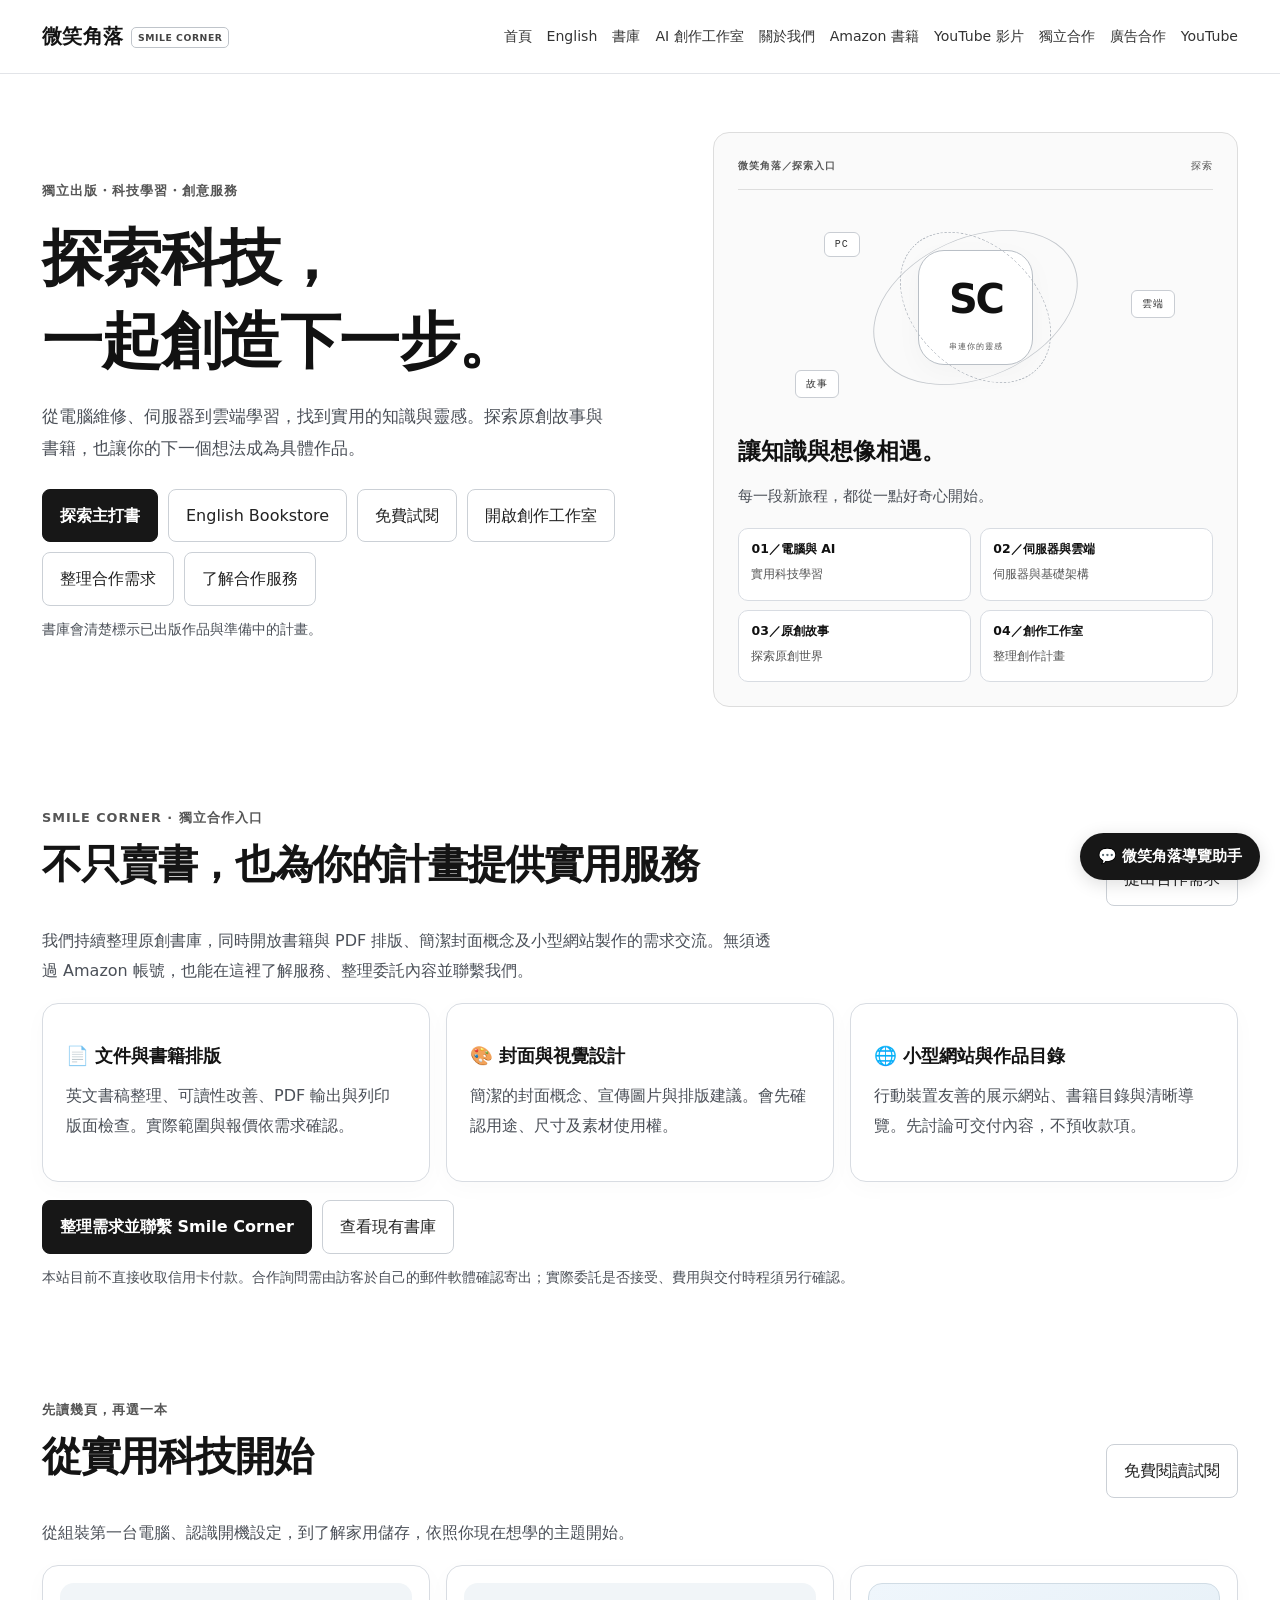
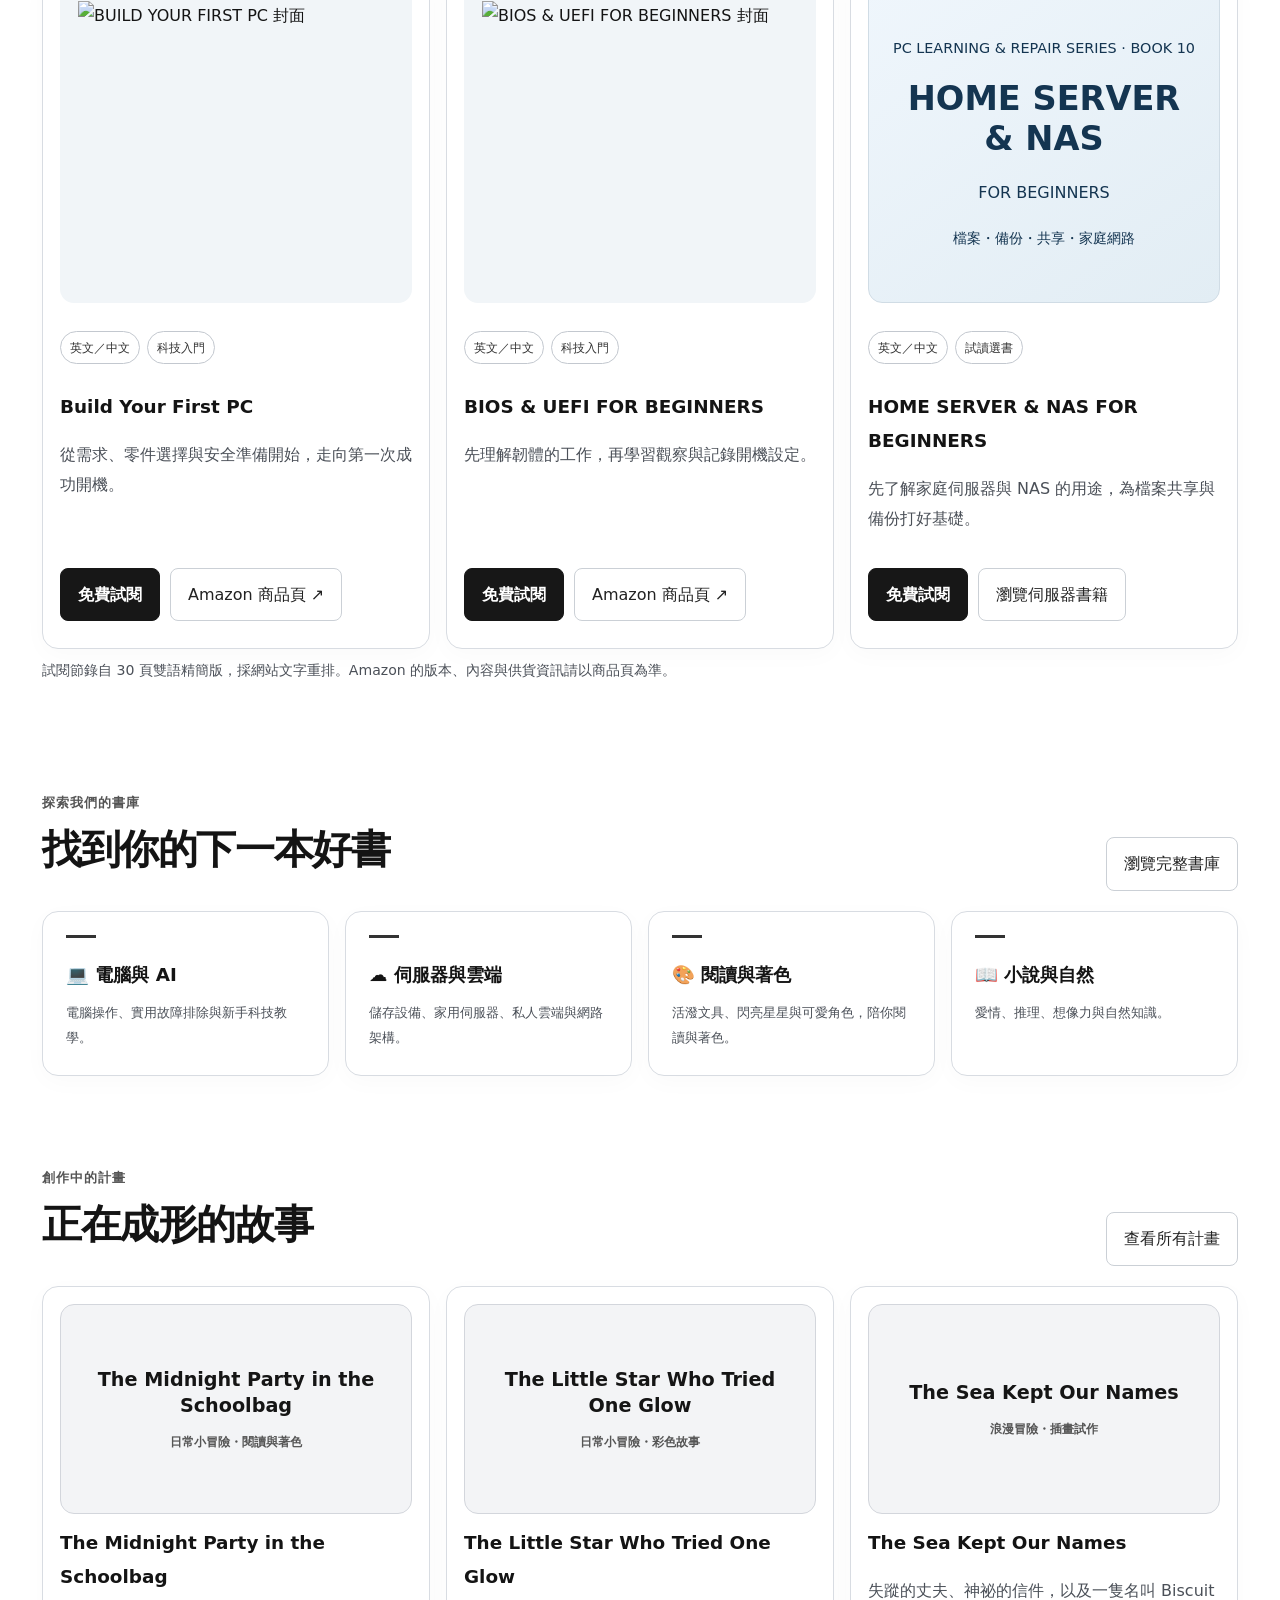
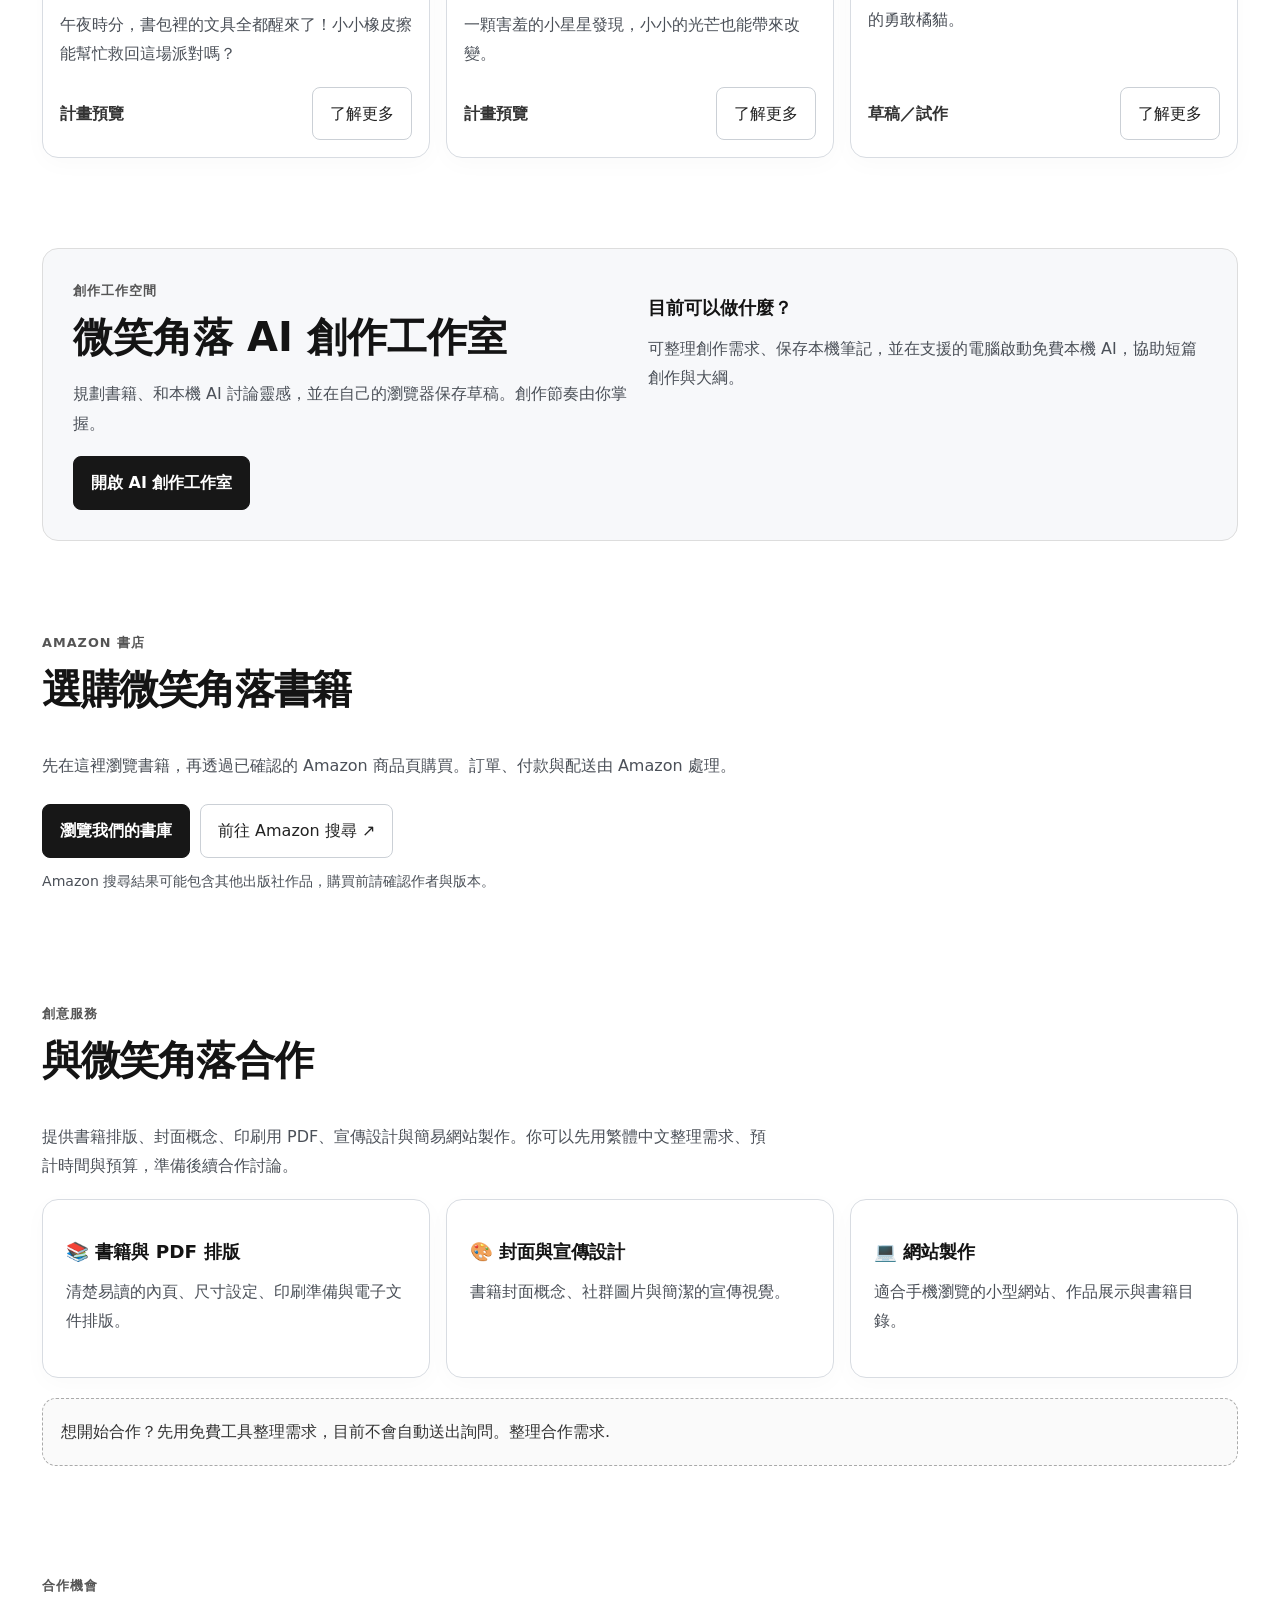
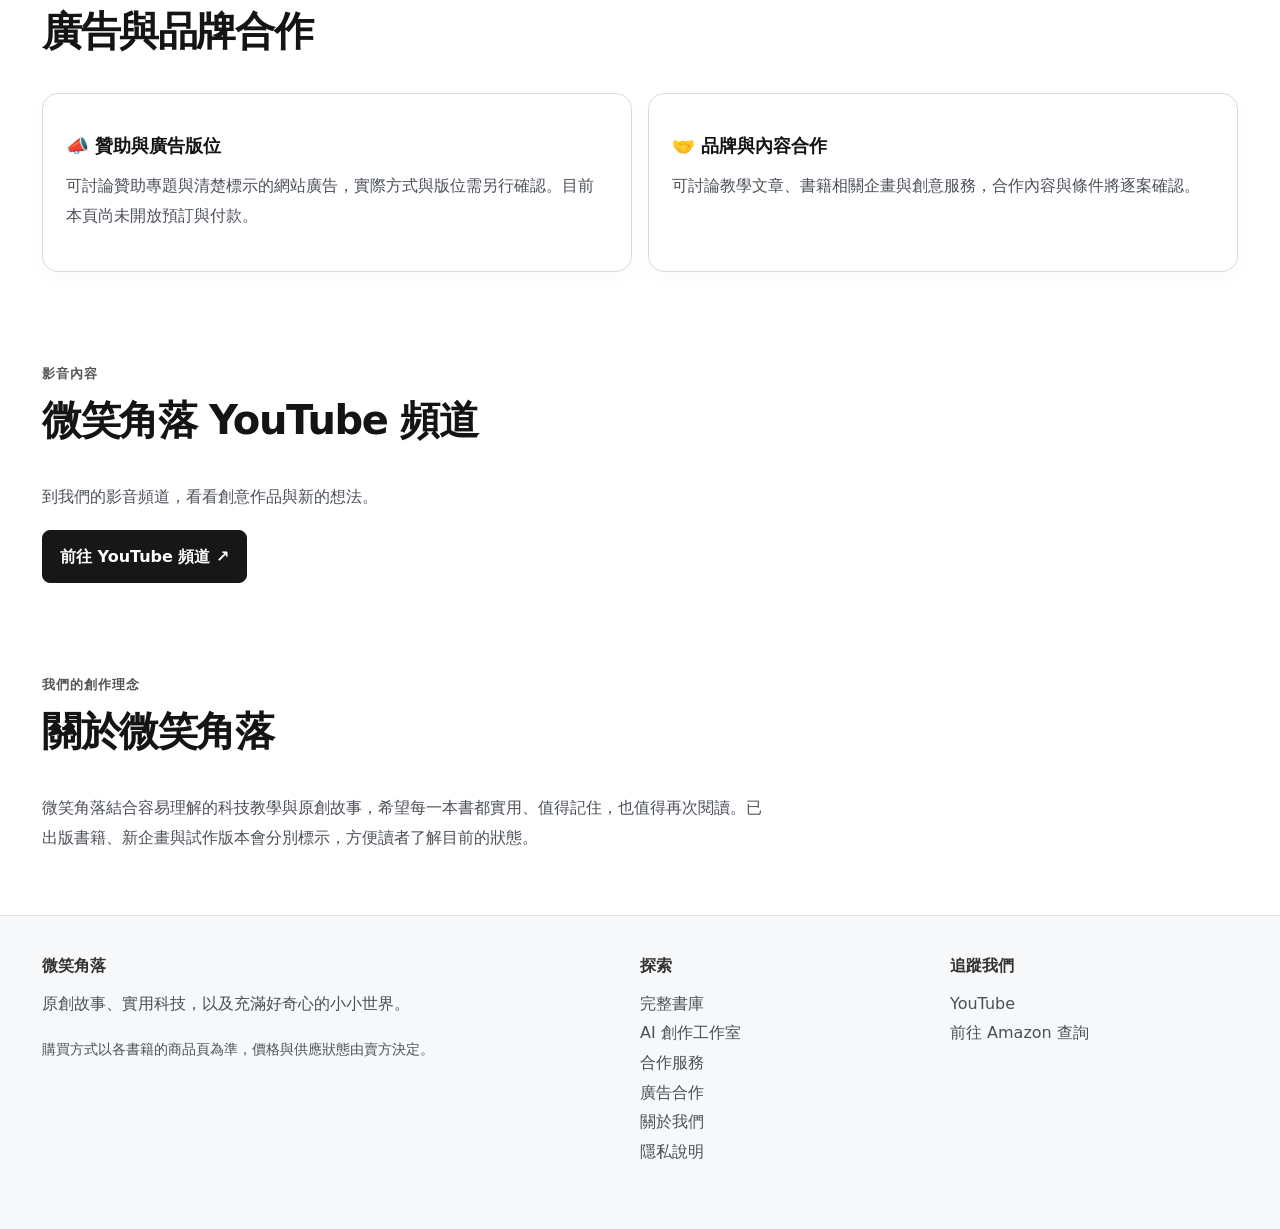
==== commit 1e75dc7b: "Close independent services section correctly" ====
--- a/index.html
+++ b/index.html
@@ -1,2 +1,2 @@
 <!DOCTYPE html>
-<html lang="zh-Hant"><head><meta charset="utf-8"/><meta content="width=device-width,initial-scale=1" name="viewport"/><meta content="#ffffff" name="theme-color"/><title>微笑角落｜書籍・科技・創意合作</title><link rel="alternate" hreflang="en" href="https://dudu19801105-netizen.github.io/smile-corner-shop/en.html"/><meta content="微笑角落提供電腦與伺服器學習書籍、原創故事、創作工具與設計合作服務。" name="description"/><link href="style.css?v=20261103-catalog-ai1" rel="stylesheet"/><link href="featured.css?v=20261103-1" rel="stylesheet"/></head><body><header><div class="wrap nav"><a class="brand" href="index.html">微笑角落 <span>SMILE CORNER</span></a><nav class="links"><a href="index.html">首頁</a><a href="en.html" lang="en">English</a><a href="books.html">書庫</a><a href="ai-studio.html">AI 創作工作室</a><a href="index.html#about">關於我們</a><a href="books.html">Amazon 書籍</a><a href="index.html#video">YouTube 影片</a><a href="index.html#independent">獨立合作</a><a href="index.html#advertise">廣告合作</a><a href="https://www.youtube.com/channel/UCiMfU5up2GtF8NHKtxO75PA" rel="noopener noreferrer" target="_blank">YouTube</a></nav></div></header><main><div class="wrap"><section class="hero"><div><div class="kicker">獨立出版・科技學習・創意服務</div><h1>探索科技，<br/><span class="hero-accent">一起創造下一步。</span></h1><p class="lead">從電腦維修、伺服器到雲端學習，找到實用的知識與靈感。探索原創故事與書籍，也讓你的下一個想法成為具體作品。</p><div class="actions"><a class="btn primary" href="#featured">探索主打書</a><a class="btn secondary" href="en.html" lang="en">English Bookstore</a><a class="btn secondary" href="samples.html">免費試閱</a><a class="btn secondary" href="ai-studio.html">開啟創作工作室</a><a class="btn secondary" href="services.html">整理合作需求</a><a class="btn secondary" href="#services">了解合作服務</a></div><p class="small">書庫會清楚標示已出版作品與準備中的計畫。</p></div><div class="hero-card card"><div class="console-top"><span class="kicker">微笑角落／探索入口</span><span class="console-label">探索</span></div><div aria-hidden="true" class="tech-orbit"><div class="orbit-ring"></div><div class="orbit-ring inner"></div><div class="orbit-core">SC<span>串連你的靈感</span></div><span class="orbit-node node-a">PC</span><span class="orbit-node node-b">雲端</span><span class="orbit-node node-c">故事</span></div><h2>讓知識與想像相遇。</h2><p>每一段新旅程，都從一點好奇心開始。</p><div class="mini"><a class="stat" href="books.html#pc"><strong>01／電腦與 AI</strong><span>實用科技學習</span></a><a class="stat" href="books.html#server"><strong>02／伺服器與雲端</strong><span>伺服器與基礎架構</span></a><a class="stat" href="books.html#fiction"><strong>03／原創故事</strong><span>探索原創世界</span></a><a class="stat" href="ai-studio.html"><strong>04／創作工作室</strong><span>整理創作計畫</span></a></div></div></section><section id="independent" aria-labelledby="independent-title"><div class="section-head"><div><div class="kicker">Smile Corner · 獨立合作入口</div><h2 id="independent-title">不只賣書，也為你的計畫提供實用服務</h2></div><a class="btn ghost" href="services.html">提出合作需求</a></div><p class="section-copy">我們持續整理原創書庫，同時開放書籍與 PDF 排版、簡潔封面概念及小型網站製作的需求交流。無須透過 Amazon 帳號，也能在這裡了解服務、整理委託內容並聯繫我們。</p><div class="grid3"><article class="card"><h3>📄 文件與書籍排版</h3><p>英文書稿整理、可讀性改善、PDF 輸出與列印版面檢查。實際範圍與報價依需求確認。</p></article><article class="card"><h3>🎨 封面與視覺設計</h3><p>簡潔的封面概念、宣傳圖片與排版建議。會先確認用途、尺寸及素材使用權。</p></article><article class="card"><h3>🌐 小型網站與作品目錄</h3><p>行動裝置友善的展示網站、書籍目錄與清晰導覽。先討論可交付內容，不預收款項。</p></article></div><div class="actions" style="margin-top:18px"><a class="btn primary" href="services.html">整理需求並聯繫 Smile Corner</a><a class="btn secondary" href="books.html">查看現有書庫</a></div><p class="small">本站目前不直接收取信用卡付款。合作詢問需由訪客於自己的郵件軟體確認寄出；實際委託是否接受、費用與交付時程須另行確認。</p><section aria-labelledby="featured-title" id="featured"><div class="section-head"><div><div class="kicker">先讀幾頁，再選一本</div><h2 id="featured-title">從實用科技開始</h2></div><a class="btn ghost" href="samples.html">免費閱讀試閱</a></div><p class="section-copy">從組裝第一台電腦、認識開機設定，到了解家用儲存，依照你現在想學的主題開始。</p><div class="grid3 featured-books"><article class="product"><a aria-label="試閱 BUILD YOUR FIRST PC" class="featured-cover" href="samples.html#first-pc"><img alt="BUILD YOUR FIRST PC 封面" height="500" loading="lazy" referrerpolicy="no-referrer" src="https://images-na.ssl-images-amazon.com/images/P/B0HJTVBDZ1._SY600_.jpg" width="314"/></a><div class="tags"><span class="tag">英文／中文</span><span class="tag">科技入門</span></div><h3>Build Your First PC</h3><p>從需求、零件選擇與安全準備開始，走向第一次成功開機。</p><div class="actions"><a class="btn primary" href="samples.html#first-pc">免費試閱</a><a class="btn secondary" href="https://www.amazon.com/dp/B0HJTVBDZ1" rel="noopener noreferrer" target="_blank">Amazon 商品頁 ↗</a></div></article><article class="product"><a aria-label="試閱 BIOS &amp; UEFI FOR BEGINNERS" class="featured-cover" href="samples.html#bios"><img alt="BIOS &amp; UEFI FOR BEGINNERS 封面" height="500" loading="lazy" referrerpolicy="no-referrer" src="https://images-na.ssl-images-amazon.com/images/P/B0HK3487PP._SY600_.jpg" width="314"/></a><div class="tags"><span class="tag">英文／中文</span><span class="tag">科技入門</span></div><h3>BIOS &amp; UEFI FOR BEGINNERS</h3><p>先理解韌體的工作，再學習觀察與記錄開機設定。</p><div class="actions"><a class="btn primary" href="samples.html#bios">免費試閱</a><a class="btn secondary" href="https://www.amazon.com/dp/B0HK3487PP" rel="noopener noreferrer" target="_blank">Amazon 商品頁 ↗</a></div></article><article class="product"><a aria-label="試閱 HOME SERVER &amp; NAS FOR BEGINNERS" class="featured-cover type-cover" href="samples.html#home-server"><small>PC LEARNING &amp; REPAIR SERIES · BOOK 10</small><strong>HOME SERVER<br/>&amp; NAS</strong><span>FOR BEGINNERS</span><small>檔案・備份・共享・家庭網路</small></a><div class="tags"><span class="tag">英文／中文</span><span class="tag">試讀選書</span></div><h3>HOME SERVER &amp; NAS FOR BEGINNERS</h3><p>先了解家庭伺服器與 NAS 的用途，為檔案共享與備份打好基礎。</p><div class="actions"><a class="btn primary" href="samples.html#home-server">免費試閱</a><a class="btn secondary" href="books.html#server">瀏覽伺服器書籍</a></div></article></div><p class="small">試閱節錄自 30 頁雙語精簡版，採網站文字重排。Amazon 的版本、內容與供貨資訊請以商品頁為準。</p></section><section id="collections"><div class="section-head"><div><div class="kicker">探索我們的書庫</div><h2>找到你的下一本好書</h2></div><a class="btn ghost" href="books.html">瀏覽完整書庫</a></div><div class="grid4"><a class="card category" href="books.html#pc"><b>💻 電腦與 AI</b><small>電腦操作、實用故障排除與新手科技教學。</small></a><a class="card category" href="books.html#server"><b>☁️ 伺服器與雲端</b><small>儲存設備、家用伺服器、私人雲端與網路架構。</small></a><a class="card category" href="books.html#color"><b>🎨 閱讀與著色</b><small>活潑文具、閃亮星星與可愛角色，陪你閱讀與著色。</small></a><a class="card category" href="books.html#fiction"><b>📖 小說與自然</b><small>愛情、推理、想像力與自然知識。</small></a></div></section><section><div class="section-head"><div><div class="kicker">創作中的計畫</div><h2>正在成形的故事</h2></div><a class="btn ghost" href="books.html">查看所有計畫</a></div><div class="grid3"><article class="product"><div class="cover cute">The Midnight Party in the Schoolbag<small>日常小冒險・閱讀與著色</small></div><h3>The Midnight Party in the Schoolbag</h3><p>午夜時分，書包裡的文具全都醒來了！小小橡皮擦能幫忙救回這場派對嗎？</p><div class="product-foot"><span class="price">計畫預覽</span><a class="btn secondary" href="books.html#color">了解更多</a></div></article><article class="product"><div class="cover cute">The Little Star Who Tried One Glow<small>日常小冒險・彩色故事</small></div><h3>The Little Star Who Tried One Glow</h3><p>一顆害羞的小星星發現，小小的光芒也能帶來改變。</p><div class="product-foot"><span class="price">計畫預覽</span><a class="btn secondary" href="books.html#color">了解更多</a></div></article><article class="product"><div class="cover romance">The Sea Kept Our Names<small>浪漫冒險・插畫試作</small></div><h3>The Sea Kept Our Names</h3><p>失蹤的丈夫、神祕的信件，以及一隻名叫 Biscuit 的勇敢橘貓。</p><div class="product-foot"><span class="price">草稿／試作</span><a class="btn secondary" href="books.html#fiction">了解更多</a></div></article></div></section><section><div class="highlight"><div class="grid2"><div><div class="kicker">創作工作空間</div><h2>微笑角落 AI 創作工作室</h2><p>規劃書籍、和本機 AI 討論靈感，並在自己的瀏覽器保存草稿。創作節奏由你掌握。</p><a class="btn primary" href="ai-studio.html">開啟 AI 創作工作室</a></div><div><h3>目前可以做什麼？</h3><p>可整理創作需求、保存本機筆記，並在支援的電腦啟動免費本機 AI，協助短篇創作與大綱。</p></div></div></div></section><section id="bookstore"><div class="section-head"><div><div class="kicker">Amazon 書店</div><h2>選購微笑角落書籍</h2></div></div><p class="section-copy">先在這裡瀏覽書籍，再透過已確認的 Amazon 商品頁購買。訂單、付款與配送由 Amazon 處理。</p><div class="actions"><a class="btn primary" href="books.html">瀏覽我們的書庫</a><a class="btn secondary" href="https://www.amazon.com/s?k=Smile+Corner&amp;i=stripbooks" rel="noopener noreferrer" target="_blank">前往 Amazon 搜尋 ↗</a></div><p class="small">Amazon 搜尋結果可能包含其他出版社作品，購買前請確認作者與版本。</p></section><section id="services"><div class="section-head"><div><div class="kicker">創意服務</div><h2>與微笑角落合作</h2></div></div><p class="section-copy">提供書籍排版、封面概念、印刷用 PDF、宣傳設計與簡易網站製作。你可以先用繁體中文整理需求、預計時間與預算，準備後續合作討論。</p><div class="grid3"><article class="card"><h3>📚 書籍與 PDF 排版</h3><p>清楚易讀的內頁、尺寸設定、印刷準備與電子文件排版。</p></article><article class="card"><h3>🎨 封面與宣傳設計</h3><p>書籍封面概念、社群圖片與簡潔的宣傳視覺。</p></article><article class="card"><h3>💻 網站製作</h3><p>適合手機瀏覽的小型網站、作品展示與書籍目錄。</p></article></div><p class="notice" style="margin-top:20px">想開始合作？先用免費工具整理需求，目前不會自動送出詢問。<a href="services.html">整理合作需求</a>.</p></section><section id="advertise"><div class="section-head"><div><div class="kicker">合作機會</div><h2>廣告與品牌合作</h2></div></div><div class="grid2"><div class="card"><h3>📣 贊助與廣告版位</h3><p>可討論贊助專題與清楚標示的網站廣告，實際方式與版位需另行確認。目前本頁尚未開放預訂與付款。</p></div><div class="card"><h3>🤝 品牌與內容合作</h3><p>可討論教學文章、書籍相關企畫與創意服務，合作內容與條件將逐案確認。</p></div></div></section><section id="video"><div class="section-head"><div><div class="kicker">影音內容</div><h2>微笑角落 YouTube 頻道</h2></div></div><p class="section-copy">到我們的影音頻道，看看創意作品與新的想法。</p><a class="btn primary" href="https://www.youtube.com/channel/UCiMfU5up2GtF8NHKtxO75PA" rel="noopener noreferrer" target="_blank">前往 YouTube 頻道 ↗</a></section><section id="about"><div class="section-head"><div><div class="kicker">我們的創作理念</div><h2>關於微笑角落</h2></div></div><p class="section-copy">微笑角落結合容易理解的科技教學與原創故事，希望每一本書都實用、值得記住，也值得再次閱讀。已出版書籍、新企畫與試作版本會分別標示，方便讀者了解目前的狀態。</p></section></div></main><footer><div class="wrap footer-grid"><div><strong>微笑角落</strong><p>原創故事、實用科技，以及充滿好奇心的小小世界。</p><p class="small">購買方式以各書籍的商品頁為準，價格與供應狀態由賣方決定。</p></div><div><strong>探索</strong><p><a href="books.html">完整書庫</a><br/><a href="ai-studio.html">AI 創作工作室</a><br/><a href="index.html#services">合作服務</a><br/><a href="index.html#advertise">廣告合作</a><br/><a href="index.html#about">關於我們</a><br/><a href="privacy.html">隱私說明</a></p></div><div><strong>追蹤我們</strong><p><a href="https://www.youtube.com/channel/UCiMfU5up2GtF8NHKtxO75PA" rel="noopener noreferrer" target="_blank">YouTube</a><br/><a href="https://www.amazon.com/s?k=Smile+Corner&amp;i=stripbooks" rel="noopener noreferrer" target="_blank">前往 Amazon 查詢</a></p></div></div></footer><script defer="" src="smile-guide.js"></script></body></html>
+<html lang="zh-Hant"><head><meta charset="utf-8"/><meta content="width=device-width,initial-scale=1" name="viewport"/><meta content="#ffffff" name="theme-color"/><title>微笑角落｜書籍・科技・創意合作</title><link rel="alternate" hreflang="en" href="https://dudu19801105-netizen.github.io/smile-corner-shop/en.html"/><meta content="微笑角落提供電腦與伺服器學習書籍、原創故事、創作工具與設計合作服務。" name="description"/><link href="style.css?v=20261103-catalog-ai1" rel="stylesheet"/><link href="featured.css?v=20261103-1" rel="stylesheet"/></head><body><header><div class="wrap nav"><a class="brand" href="index.html">微笑角落 <span>SMILE CORNER</span></a><nav class="links"><a href="index.html">首頁</a><a href="en.html" lang="en">English</a><a href="books.html">書庫</a><a href="ai-studio.html">AI 創作工作室</a><a href="index.html#about">關於我們</a><a href="books.html">Amazon 書籍</a><a href="index.html#video">YouTube 影片</a><a href="index.html#independent">獨立合作</a><a href="index.html#advertise">廣告合作</a><a href="https://www.youtube.com/channel/UCiMfU5up2GtF8NHKtxO75PA" rel="noopener noreferrer" target="_blank">YouTube</a></nav></div></header><main><div class="wrap"><section class="hero"><div><div class="kicker">獨立出版・科技學習・創意服務</div><h1>探索科技，<br/><span class="hero-accent">一起創造下一步。</span></h1><p class="lead">從電腦維修、伺服器到雲端學習，找到實用的知識與靈感。探索原創故事與書籍，也讓你的下一個想法成為具體作品。</p><div class="actions"><a class="btn primary" href="#featured">探索主打書</a><a class="btn secondary" href="en.html" lang="en">English Bookstore</a><a class="btn secondary" href="samples.html">免費試閱</a><a class="btn secondary" href="ai-studio.html">開啟創作工作室</a><a class="btn secondary" href="services.html">整理合作需求</a><a class="btn secondary" href="#services">了解合作服務</a></div><p class="small">書庫會清楚標示已出版作品與準備中的計畫。</p></div><div class="hero-card card"><div class="console-top"><span class="kicker">微笑角落／探索入口</span><span class="console-label">探索</span></div><div aria-hidden="true" class="tech-orbit"><div class="orbit-ring"></div><div class="orbit-ring inner"></div><div class="orbit-core">SC<span>串連你的靈感</span></div><span class="orbit-node node-a">PC</span><span class="orbit-node node-b">雲端</span><span class="orbit-node node-c">故事</span></div><h2>讓知識與想像相遇。</h2><p>每一段新旅程，都從一點好奇心開始。</p><div class="mini"><a class="stat" href="books.html#pc"><strong>01／電腦與 AI</strong><span>實用科技學習</span></a><a class="stat" href="books.html#server"><strong>02／伺服器與雲端</strong><span>伺服器與基礎架構</span></a><a class="stat" href="books.html#fiction"><strong>03／原創故事</strong><span>探索原創世界</span></a><a class="stat" href="ai-studio.html"><strong>04／創作工作室</strong><span>整理創作計畫</span></a></div></div></section><section id="independent" aria-labelledby="independent-title"><div class="section-head"><div><div class="kicker">Smile Corner · 獨立合作入口</div><h2 id="independent-title">不只賣書，也為你的計畫提供實用服務</h2></div><a class="btn ghost" href="services.html">提出合作需求</a></div><p class="section-copy">我們持續整理原創書庫，同時開放書籍與 PDF 排版、簡潔封面概念及小型網站製作的需求交流。無須透過 Amazon 帳號，也能在這裡了解服務、整理委託內容並聯繫我們。</p><div class="grid3"><article class="card"><h3>📄 文件與書籍排版</h3><p>英文書稿整理、可讀性改善、PDF 輸出與列印版面檢查。實際範圍與報價依需求確認。</p></article><article class="card"><h3>🎨 封面與視覺設計</h3><p>簡潔的封面概念、宣傳圖片與排版建議。會先確認用途、尺寸及素材使用權。</p></article><article class="card"><h3>🌐 小型網站與作品目錄</h3><p>行動裝置友善的展示網站、書籍目錄與清晰導覽。先討論可交付內容，不預收款項。</p></article></div><div class="actions" style="margin-top:18px"><a class="btn primary" href="services.html">整理需求並聯繫 Smile Corner</a><a class="btn secondary" href="books.html">查看現有書庫</a></div><p class="small">本站目前不直接收取信用卡付款。合作詢問需由訪客於自己的郵件軟體確認寄出；實際委託是否接受、費用與交付時程須另行確認。</p></section><section aria-labelledby="featured-title" id="featured"><div class="section-head"><div><div class="kicker">先讀幾頁，再選一本</div><h2 id="featured-title">從實用科技開始</h2></div><a class="btn ghost" href="samples.html">免費閱讀試閱</a></div><p class="section-copy">從組裝第一台電腦、認識開機設定，到了解家用儲存，依照你現在想學的主題開始。</p><div class="grid3 featured-books"><article class="product"><a aria-label="試閱 BUILD YOUR FIRST PC" class="featured-cover" href="samples.html#first-pc"><img alt="BUILD YOUR FIRST PC 封面" height="500" loading="lazy" referrerpolicy="no-referrer" src="https://images-na.ssl-images-amazon.com/images/P/B0HJTVBDZ1._SY600_.jpg" width="314"/></a><div class="tags"><span class="tag">英文／中文</span><span class="tag">科技入門</span></div><h3>Build Your First PC</h3><p>從需求、零件選擇與安全準備開始，走向第一次成功開機。</p><div class="actions"><a class="btn primary" href="samples.html#first-pc">免費試閱</a><a class="btn secondary" href="https://www.amazon.com/dp/B0HJTVBDZ1" rel="noopener noreferrer" target="_blank">Amazon 商品頁 ↗</a></div></article><article class="product"><a aria-label="試閱 BIOS &amp; UEFI FOR BEGINNERS" class="featured-cover" href="samples.html#bios"><img alt="BIOS &amp; UEFI FOR BEGINNERS 封面" height="500" loading="lazy" referrerpolicy="no-referrer" src="https://images-na.ssl-images-amazon.com/images/P/B0HK3487PP._SY600_.jpg" width="314"/></a><div class="tags"><span class="tag">英文／中文</span><span class="tag">科技入門</span></div><h3>BIOS &amp; UEFI FOR BEGINNERS</h3><p>先理解韌體的工作，再學習觀察與記錄開機設定。</p><div class="actions"><a class="btn primary" href="samples.html#bios">免費試閱</a><a class="btn secondary" href="https://www.amazon.com/dp/B0HK3487PP" rel="noopener noreferrer" target="_blank">Amazon 商品頁 ↗</a></div></article><article class="product"><a aria-label="試閱 HOME SERVER &amp; NAS FOR BEGINNERS" class="featured-cover type-cover" href="samples.html#home-server"><small>PC LEARNING &amp; REPAIR SERIES · BOOK 10</small><strong>HOME SERVER<br/>&amp; NAS</strong><span>FOR BEGINNERS</span><small>檔案・備份・共享・家庭網路</small></a><div class="tags"><span class="tag">英文／中文</span><span class="tag">試讀選書</span></div><h3>HOME SERVER &amp; NAS FOR BEGINNERS</h3><p>先了解家庭伺服器與 NAS 的用途，為檔案共享與備份打好基礎。</p><div class="actions"><a class="btn primary" href="samples.html#home-server">免費試閱</a><a class="btn secondary" href="books.html#server">瀏覽伺服器書籍</a></div></article></div><p class="small">試閱節錄自 30 頁雙語精簡版，採網站文字重排。Amazon 的版本、內容與供貨資訊請以商品頁為準。</p></section><section id="collections"><div class="section-head"><div><div class="kicker">探索我們的書庫</div><h2>找到你的下一本好書</h2></div><a class="btn ghost" href="books.html">瀏覽完整書庫</a></div><div class="grid4"><a class="card category" href="books.html#pc"><b>💻 電腦與 AI</b><small>電腦操作、實用故障排除與新手科技教學。</small></a><a class="card category" href="books.html#server"><b>☁️ 伺服器與雲端</b><small>儲存設備、家用伺服器、私人雲端與網路架構。</small></a><a class="card category" href="books.html#color"><b>🎨 閱讀與著色</b><small>活潑文具、閃亮星星與可愛角色，陪你閱讀與著色。</small></a><a class="card category" href="books.html#fiction"><b>📖 小說與自然</b><small>愛情、推理、想像力與自然知識。</small></a></div></section><section><div class="section-head"><div><div class="kicker">創作中的計畫</div><h2>正在成形的故事</h2></div><a class="btn ghost" href="books.html">查看所有計畫</a></div><div class="grid3"><article class="product"><div class="cover cute">The Midnight Party in the Schoolbag<small>日常小冒險・閱讀與著色</small></div><h3>The Midnight Party in the Schoolbag</h3><p>午夜時分，書包裡的文具全都醒來了！小小橡皮擦能幫忙救回這場派對嗎？</p><div class="product-foot"><span class="price">計畫預覽</span><a class="btn secondary" href="books.html#color">了解更多</a></div></article><article class="product"><div class="cover cute">The Little Star Who Tried One Glow<small>日常小冒險・彩色故事</small></div><h3>The Little Star Who Tried One Glow</h3><p>一顆害羞的小星星發現，小小的光芒也能帶來改變。</p><div class="product-foot"><span class="price">計畫預覽</span><a class="btn secondary" href="books.html#color">了解更多</a></div></article><article class="product"><div class="cover romance">The Sea Kept Our Names<small>浪漫冒險・插畫試作</small></div><h3>The Sea Kept Our Names</h3><p>失蹤的丈夫、神祕的信件，以及一隻名叫 Biscuit 的勇敢橘貓。</p><div class="product-foot"><span class="price">草稿／試作</span><a class="btn secondary" href="books.html#fiction">了解更多</a></div></article></div></section><section><div class="highlight"><div class="grid2"><div><div class="kicker">創作工作空間</div><h2>微笑角落 AI 創作工作室</h2><p>規劃書籍、和本機 AI 討論靈感，並在自己的瀏覽器保存草稿。創作節奏由你掌握。</p><a class="btn primary" href="ai-studio.html">開啟 AI 創作工作室</a></div><div><h3>目前可以做什麼？</h3><p>可整理創作需求、保存本機筆記，並在支援的電腦啟動免費本機 AI，協助短篇創作與大綱。</p></div></div></div></section><section id="bookstore"><div class="section-head"><div><div class="kicker">Amazon 書店</div><h2>選購微笑角落書籍</h2></div></div><p class="section-copy">先在這裡瀏覽書籍，再透過已確認的 Amazon 商品頁購買。訂單、付款與配送由 Amazon 處理。</p><div class="actions"><a class="btn primary" href="books.html">瀏覽我們的書庫</a><a class="btn secondary" href="https://www.amazon.com/s?k=Smile+Corner&amp;i=stripbooks" rel="noopener noreferrer" target="_blank">前往 Amazon 搜尋 ↗</a></div><p class="small">Amazon 搜尋結果可能包含其他出版社作品，購買前請確認作者與版本。</p></section><section id="services"><div class="section-head"><div><div class="kicker">創意服務</div><h2>與微笑角落合作</h2></div></div><p class="section-copy">提供書籍排版、封面概念、印刷用 PDF、宣傳設計與簡易網站製作。你可以先用繁體中文整理需求、預計時間與預算，準備後續合作討論。</p><div class="grid3"><article class="card"><h3>📚 書籍與 PDF 排版</h3><p>清楚易讀的內頁、尺寸設定、印刷準備與電子文件排版。</p></article><article class="card"><h3>🎨 封面與宣傳設計</h3><p>書籍封面概念、社群圖片與簡潔的宣傳視覺。</p></article><article class="card"><h3>💻 網站製作</h3><p>適合手機瀏覽的小型網站、作品展示與書籍目錄。</p></article></div><p class="notice" style="margin-top:20px">想開始合作？先用免費工具整理需求，目前不會自動送出詢問。<a href="services.html">整理合作需求</a>.</p></section><section id="advertise"><div class="section-head"><div><div class="kicker">合作機會</div><h2>廣告與品牌合作</h2></div></div><div class="grid2"><div class="card"><h3>📣 贊助與廣告版位</h3><p>可討論贊助專題與清楚標示的網站廣告，實際方式與版位需另行確認。目前本頁尚未開放預訂與付款。</p></div><div class="card"><h3>🤝 品牌與內容合作</h3><p>可討論教學文章、書籍相關企畫與創意服務，合作內容與條件將逐案確認。</p></div></div></section><section id="video"><div class="section-head"><div><div class="kicker">影音內容</div><h2>微笑角落 YouTube 頻道</h2></div></div><p class="section-copy">到我們的影音頻道，看看創意作品與新的想法。</p><a class="btn primary" href="https://www.youtube.com/channel/UCiMfU5up2GtF8NHKtxO75PA" rel="noopener noreferrer" target="_blank">前往 YouTube 頻道 ↗</a></section><section id="about"><div class="section-head"><div><div class="kicker">我們的創作理念</div><h2>關於微笑角落</h2></div></div><p class="section-copy">微笑角落結合容易理解的科技教學與原創故事，希望每一本書都實用、值得記住，也值得再次閱讀。已出版書籍、新企畫與試作版本會分別標示，方便讀者了解目前的狀態。</p></section></div></main><footer><div class="wrap footer-grid"><div><strong>微笑角落</strong><p>原創故事、實用科技，以及充滿好奇心的小小世界。</p><p class="small">購買方式以各書籍的商品頁為準，價格與供應狀態由賣方決定。</p></div><div><strong>探索</strong><p><a href="books.html">完整書庫</a><br/><a href="ai-studio.html">AI 創作工作室</a><br/><a href="index.html#services">合作服務</a><br/><a href="index.html#advertise">廣告合作</a><br/><a href="index.html#about">關於我們</a><br/><a href="privacy.html">隱私說明</a></p></div><div><strong>追蹤我們</strong><p><a href="https://www.youtube.com/channel/UCiMfU5up2GtF8NHKtxO75PA" rel="noopener noreferrer" target="_blank">YouTube</a><br/><a href="https://www.amazon.com/s?k=Smile+Corner&amp;i=stripbooks" rel="noopener noreferrer" target="_blank">前往 Amazon 查詢</a></p></div></div></footer><script defer="" src="smile-guide.js"></script></body></html>
